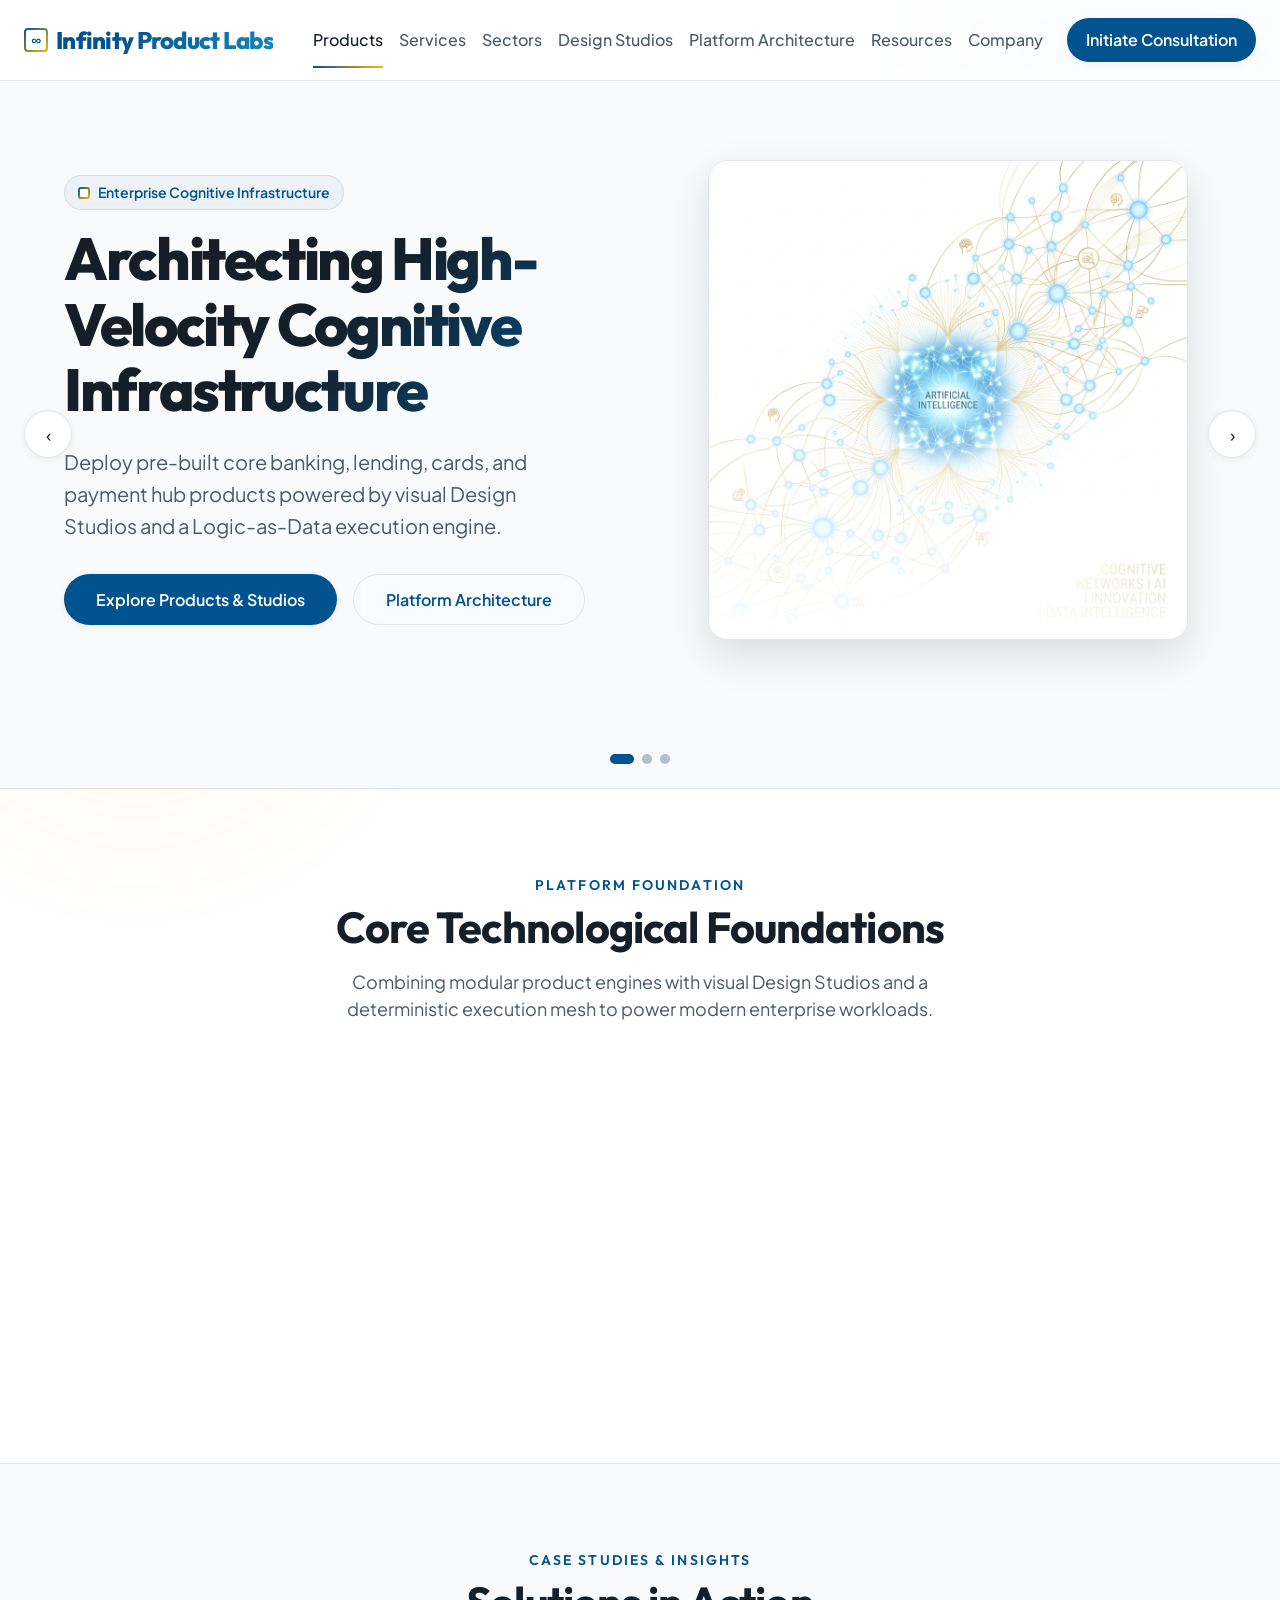
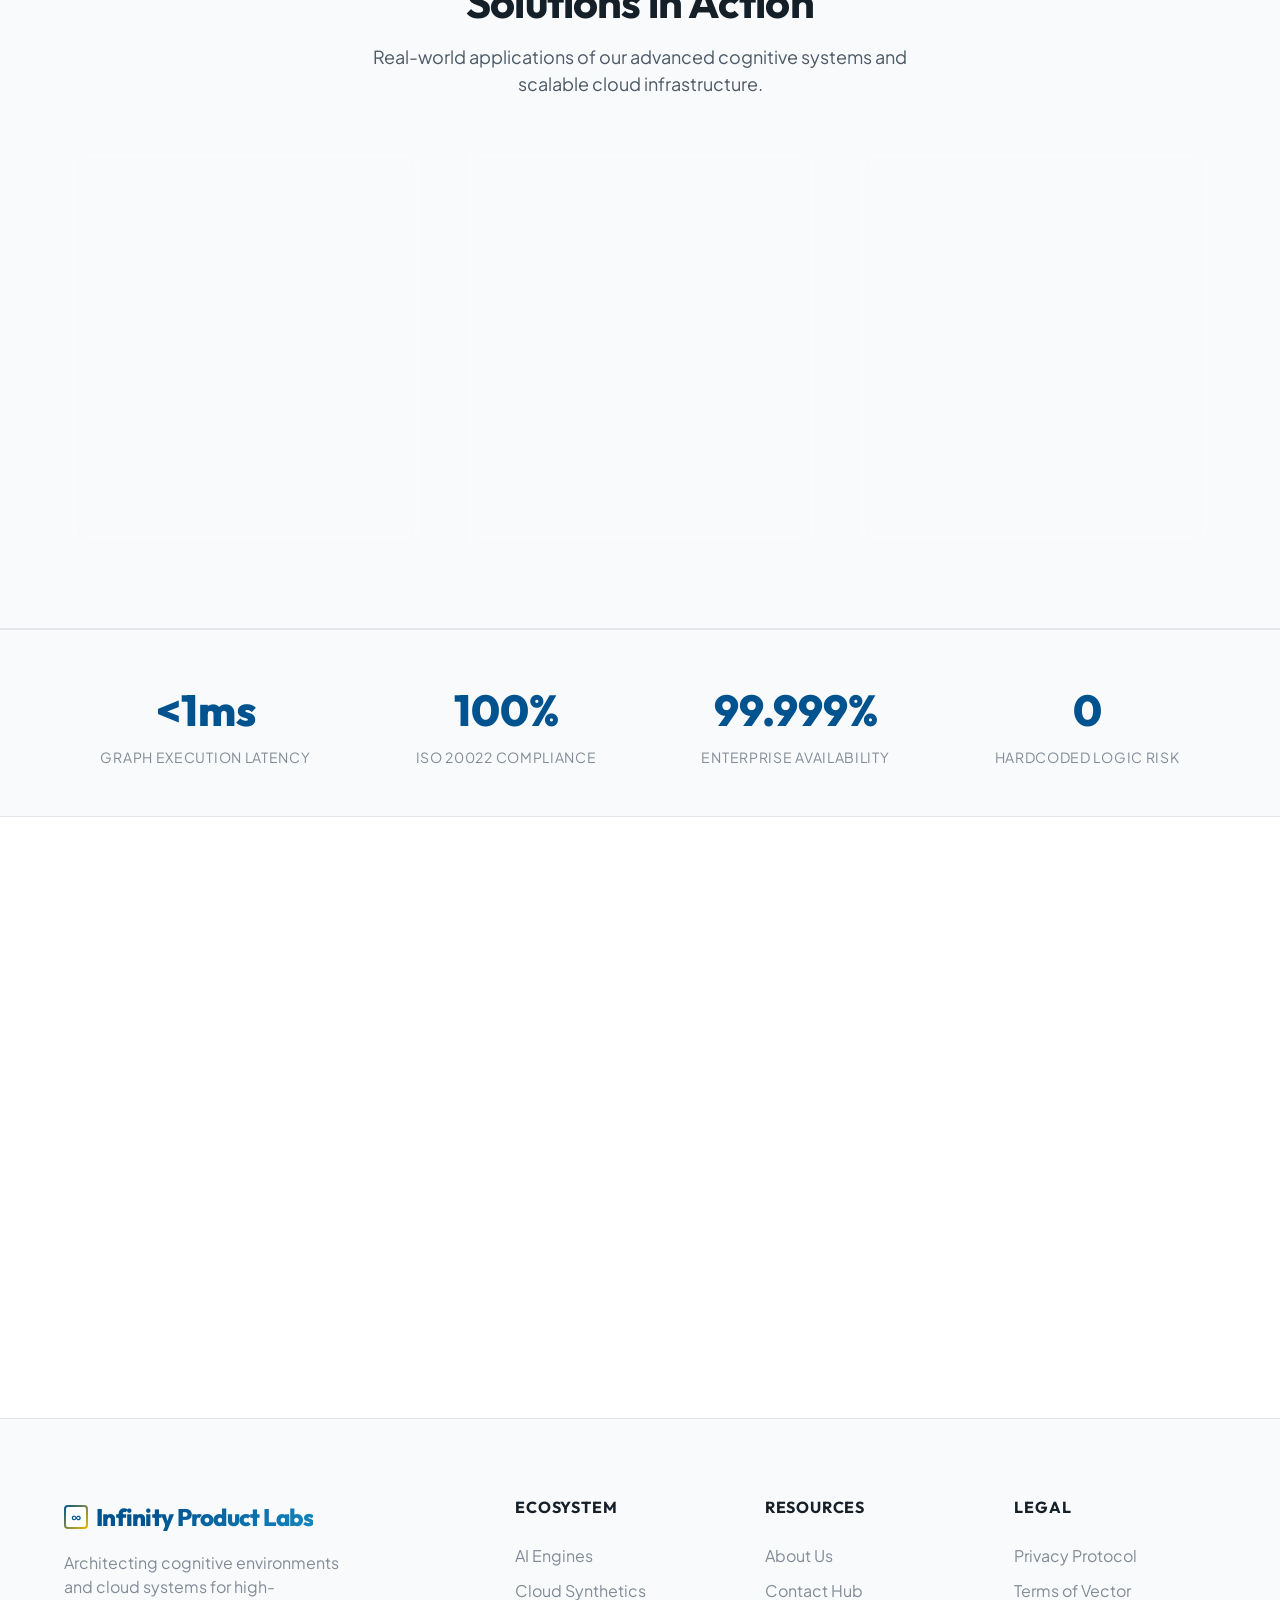
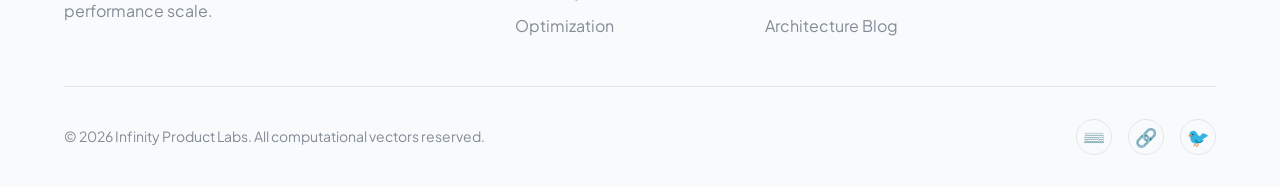
==== index.html @ 9336f056 "Clean up showcase pages with high-resolution architecture diagrams and remove interactive button sim" ====
<!DOCTYPE html>
<html lang="en">
<head>
  <meta charset="UTF-8">
  <meta name="viewport" content="width=device-width, initial-scale=1.0">
  <title>Infinity Product Labs | Architecting the Cognitive Future</title>
  <meta name="description" content="Infinity Product Labs designs and implements next-generation artificial intelligence, digital orchestration platforms, and cloud synthesis architecture for modern enterprises.">
  
  <!-- SEO & Social Meta -->
  <meta property="og:title" content="Infinity Product Labs | Next-Gen AI & Tech Consultancy">
  <meta property="og:description" content="Designing the cognitive future with glassmorphic architectures, AI systems, and cloud orchestration.">
  <meta property="og:image" content="images/hero_graphic.png">
  
  <!-- CSS Stylesheets -->
  <link rel="stylesheet" href="css/variables.css?v=3.0">
  <link rel="stylesheet" href="css/reset.css?v=3.0">
  <link rel="stylesheet" href="css/layout.css?v=3.0">
  <link rel="stylesheet" href="css/components.css?v=3.0">
</head>
<body>

  <!-- Scroll Progress Bar -->
  <div class="scroll-progress-bar" id="scrollProgress" aria-hidden="true"></div>

  <!-- Floating Background Glows -->
  <div class="glow-orb orb-primary"></div>
  <div class="glow-orb orb-secondary"></div>

  <!-- Header -->
  <header class="site-header" id="siteHeader">
    <div class="container header-container">
      <a href="index.html" class="logo" aria-label="Infinity Product Labs Home">
        <span class="logo-icon" aria-hidden="true" style="border-radius: 4px;">∞</span>
        <span class="logo-text">Infinity Product Labs</span>
      </a>
      
      <nav class="main-nav" id="mainNav" aria-label="Main navigation">
        <ul class="nav-list">
          <!-- Products Mega Menu -->
          <li class="nav-item has-mega-menu">
            <a href="index.html" class="nav-link has-submenu">Products</a>
            <div class="mega-menu-panel">
              <div class="mega-grid">
                <!-- Column 1 -->
                <div class="mega-col">
                  <h4 class="mega-heading">Core & Channels</h4>
                  <div class="mega-links">
                    <a href="product.html?id=bankingframework" class="mega-item">
                      <div class="mega-item-icon">∞</div>
                      <div class="mega-item-content">
                        <span class="mega-item-title">BankingFramework</span>
                        <span class="mega-item-desc">Universal financial logic & ledger substrate</span>
                      </div>
                    </a>
                    <a href="product.html?id=corebanking" class="mega-item">
                      <div class="mega-item-icon">∞</div>
                      <div class="mega-item-content">
                        <span class="mega-item-title">CoreBanking</span>
                        <span class="mega-item-desc">High-throughput real-time ledger accounting</span>
                      </div>
                    </a>
                    <a href="product.html?id=virtualaccounts" class="mega-item">
                      <div class="mega-item-icon">∞</div>
                      <div class="mega-item-content">
                        <span class="mega-item-title">Virtual Accounts</span>
                        <span class="mega-item-desc">Dynamic virtual accounts & ledger segregation</span>
                      </div>
                    </a>
                    <a href="product.html?id=cards" class="mega-item">
                      <div class="mega-item-icon">∞</div>
                      <div class="mega-item-content">
                        <span class="mega-item-title">Cards</span>
                        <span class="mega-item-desc">Issuance pipelines and payment processing rails</span>
                      </div>
                    </a>
                  </div>
                </div>
                <!-- Column 2 -->
                <div class="mega-col">
                  <h4 class="mega-heading">Lending & Structured</h4>
                  <div class="mega-links">
                    <a href="product.html?id=commerciallending" class="mega-item">
                      <div class="mega-item-icon">∞</div>
                      <div class="mega-item-content">
                        <span class="mega-item-title">Commercial Lending</span>
                        <span class="mega-item-desc">Corporate credit assessment & facilities management</span>
                      </div>
                    </a>
                    <a href="product.html?id=retaillending" class="mega-item">
                      <div class="mega-item-icon">∞</div>
                      <div class="mega-item-content">
                        <span class="mega-item-title">Retail Lending</span>
                        <span class="mega-item-desc">Automated consumer origination & credit scoring</span>
                      </div>
                    </a>
                    <a href="product.html?id=tradefinance" class="mega-item">
                      <div class="mega-item-icon">∞</div>
                      <div class="mega-item-content">
                        <span class="mega-item-title">Trade Finance</span>
                        <span class="mega-item-desc">Import/export credit & letter of credit cycles</span>
                      </div>
                    </a>
                    <a href="product.html?id=structuredfinance" class="mega-item">
                      <div class="mega-item-icon">∞</div>
                      <div class="mega-item-content">
                        <span class="mega-item-title">Structured Finance</span>
                        <span class="mega-item-desc">Asset-backed securitization & complex credit engines</span>
                      </div>
                    </a>
                  </div>
                </div>
                <!-- Column 3 -->
                <div class="mega-col">
                  <h4 class="mega-heading">Liquidity & Cash</h4>
                  <div class="mega-links">
                    <a href="product.html?id=paymenthub" class="mega-item">
                      <div class="mega-item-icon">∞</div>
                      <div class="mega-item-content">
                        <span class="mega-item-title">Payment Hub</span>
                        <span class="mega-item-desc">Universal payment orchestration and clearing rails</span>
                      </div>
                    </a>
                    <a href="product.html?id=supplychain" class="mega-item">
                      <div class="mega-item-icon">∞</div>
                      <div class="mega-item-content">
                        <span class="mega-item-title">Supply Chain Finance and Factoring</span>
                        <span class="mega-item-desc">Receivables financing & early payment discounting</span>
                      </div>
                    </a>
                    <a href="product.html?id=liquidity" class="mega-item">
                      <div class="mega-item-icon">∞</div>
                      <div class="mega-item-content">
                        <span class="mega-item-title">LiquidityManagement</span>
                        <span class="mega-item-desc">Dynamic sweeps, cash pooling, & yield optimization</span>
                      </div>
                    </a>
                    <a href="product.html?id=treasury" class="mega-item">
                      <div class="mega-item-icon">∞</div>
                      <div class="mega-item-content">
                        <span class="mega-item-title">TreasuryManagement</span>
                        <span class="mega-item-desc">Risk boundaries, hedging strategies, & cash position</span>
                      </div>
                    </a>
                  </div>
                </div>
                <!-- Column 4: Featured Showcase -->
                <div class="mega-featured-col">
                  <img src="images/featured_menu.png" alt="Product Framework Analytics" class="mega-featured-img">
                  <span class="mega-featured-title">Infinity Ecosystem</span>
                  <span class="mega-featured-desc">Deploy next-generation transaction environments with unified control planes.</span>
                  <a href="services.html" class="btn btn-primary" style="padding: 0.4rem 1rem; font-size: var(--fs-xs); width: fit-content; margin-top: 4px;">Learn More</a>
                </div>
              </div>
            </div>
          </li>
          
          <!-- Services Mega Menu -->
          <li class="nav-item has-mega-menu">
            <a href="services.html" class="nav-link has-submenu">Services</a>
            <div class="mega-menu-panel">
              <div class="mega-grid">
                <!-- Column 1 -->
                <div class="mega-col">
                  <h4 class="mega-heading">AI & Agentic Engines</h4>
                  <div class="mega-links">
                    <a href="services.html" class="mega-item">
                      <div class="mega-item-icon">🧠</div>
                      <div class="mega-item-content">
                        <span class="mega-item-title">Infinity Product Labs Mind</span>
                        <span class="mega-item-desc">Autonomous reasoning and LLM agent pipelines</span>
                      </div>
                    </a>
                    <a href="services.html" class="mega-item">
                      <div class="mega-item-icon">⚙️</div>
                      <div class="mega-item-content">
                        <span class="mega-item-title">Infinity Product Labs Core</span>
                        <span class="mega-item-desc">Cognitive subgrids and multi-agent coordination</span>
                      </div>
                    </a>
                  </div>
                </div>
                <!-- Column 2 -->
                <div class="mega-col">
                  <h4 class="mega-heading">Cloud Orchestration</h4>
                  <div class="mega-links">
                    <a href="services.html" class="mega-item">
                      <div class="mega-item-icon">🌐</div>
                      <div class="mega-item-content">
                        <span class="mega-item-title">Cloud Synthetics</span>
                        <span class="mega-item-desc">Automated multicloud provisioning and syncing</span>
                      </div>
                    </a>
                    <a href="services.html" class="mega-item">
                      <div class="mega-item-icon">⚡</div>
                      <div class="mega-item-content">
                        <span class="mega-item-title">Edge Flow</span>
                        <span class="mega-item-desc">Telemetry-aware serverless auto-scaling triggers</span>
                      </div>
                    </a>
                  </div>
                </div>
                <!-- Column 3 -->
                <div class="mega-col">
                  <h4 class="mega-heading">Performance Engine</h4>
                  <div class="mega-links">
                    <a href="services.html" class="mega-item">
                      <div class="mega-item-icon">🚀</div>
                      <div class="mega-item-content">
                        <span class="mega-item-title">Cache Matrix</span>
                        <span class="mega-item-desc">Sub-millisecond query caching tier</span>
                      </div>
                    </a>
                    <a href="services.html" class="mega-item">
                      <div class="mega-item-icon">📊</div>
                      <div class="mega-item-content">
                        <span class="mega-item-title">Stream Telemetry</span>
                        <span class="mega-item-desc">Real-time metrics logging and query audit logs</span>
                      </div>
                    </a>
                  </div>
                </div>
                <!-- Column 4: Featured Showcase (LTTS style) -->
                <div class="mega-featured-col">
                  <img src="images/featured_menu.png" alt="Analytics Dashboard Showcase" class="mega-featured-img">
                  <span class="mega-featured-title">Platform Insights</span>
                  <span class="mega-featured-desc">Explore how our analytics dashboard manages multicloud systems dynamically.</span>
                  <a href="services.html" class="btn btn-primary" style="padding: 0.4rem 1rem; font-size: var(--fs-xs); width: fit-content; margin-top: 4px;">Learn More</a>
                </div>
              </div>
            </div>
          </li>
          
          <!-- Sectors Mega Menu -->
          <li class="nav-item has-mega-menu">
            <a href="#" class="nav-link has-submenu">Sectors</a>
            <div class="mega-menu-panel">
              <div class="mega-grid">
                <!-- Column 1 -->
                <div class="mega-col">
                  <h4 class="mega-heading">Financial Tech</h4>
                  <div class="mega-links">
                    <a href="services.html" class="mega-item">
                      <div class="mega-item-icon">🏦</div>
                      <div class="mega-item-content">
                        <span class="mega-item-title">Cognitive Finance</span>
                        <span class="mega-item-desc">Sub-second transaction processing & fraud detection</span>
                      </div>
                    </a>
                  </div>
                </div>
                <!-- Column 2 -->
                <div class="mega-col">
                  <h4 class="mega-heading">Operations</h4>
                  <div class="mega-links">
                    <a href="services.html" class="mega-item">
                      <div class="mega-item-icon">📦</div>
                      <div class="mega-item-content">
                        <span class="mega-item-title">Smart Logistics</span>
                        <span class="mega-item-desc">Autonomous routing & inventory predictions</span>
                      </div>
                    </a>
                  </div>
                </div>
                <!-- Column 3 -->
                <div class="mega-col">
                  <h4 class="mega-heading">SaaS & Scale</h4>
                  <div class="mega-links">
                    <a href="services.html" class="mega-item">
                      <div class="mega-item-icon">🔌</div>
                      <div class="mega-item-content">
                        <span class="mega-item-title">Enterprise SaaS</span>
                        <span class="mega-item-desc">Multi-tenant orchestration for digital products</span>
                      </div>
                    </a>
                  </div>
                </div>
                <!-- Column 4: Featured Showcase (LTTS style) -->
                <div class="mega-featured-col">
                  <img src="images/slider_cloud.png" alt="Fintech Solutions" class="mega-featured-img">
                  <span class="mega-featured-title">Fintech Architecture</span>
                  <span class="mega-featured-desc">See how we processed $1.2B with sub-millisecond fraud validation latency.</span>
                  <a href="services.html" class="btn btn-primary" style="padding: 0.4rem 1rem; font-size: var(--fs-xs); width: fit-content; margin-top: 4px;">Read Case Study</a>
                </div>
              </div>
            </div>
          </li>

          <!-- Design Studios Mega Menu -->
          <li class="nav-item has-mega-menu">
            <a href="studio.html?id=workflow" class="nav-link has-submenu">Design Studios</a>
            <div class="mega-menu-panel">
              <div class="mega-grid">
                <!-- Column 1 -->
                <div class="mega-col">
                  <h4 class="mega-heading">Core & Experience</h4>
                  <div class="mega-links">
                    <a href="studio.html?id=immersive" class="mega-item">
                      <div class="mega-item-icon">✨</div>
                      <div class="mega-item-content">
                        <span class="mega-item-title">Immersive Interface Studio</span>
                        <span class="mega-item-desc">Spatial 3D overlays and AR/VR systems design</span>
                      </div>
                    </a>
                    <a href="studio.html?id=cognitive" class="mega-item">
                      <div class="mega-item-icon">🧠</div>
                      <div class="mega-item-content">
                        <span class="mega-item-title">Cognitive Design Studio</span>
                        <span class="mega-item-desc">Human-centered UI mapping & cognitive tests</span>
                      </div>
                    </a>
                    <a href="studio.html?id=haptic" class="mega-item">
                      <div class="mega-item-icon">⚡</div>
                      <div class="mega-item-content">
                        <span class="mega-item-title">Haptic & Motion Studio</span>
                        <span class="mega-item-desc">Fluid physics-based transition design</span>
                      </div>
                    </a>
                    <a href="studio.html?id=cognitive" class="mega-item">
                      <div class="mega-item-icon">♿</div>
                      <div class="mega-item-content">
                        <span class="mega-item-title">Accessibility Lab</span>
                        <span class="mega-item-desc">A11y inclusive audits and layout patterns</span>
                      </div>
                    </a>
                  </div>
                </div>
                <!-- Column 2 -->
                <div class="mega-col">
                  <h4 class="mega-heading">Platform Systems</h4>
                  <div class="mega-links">
                    <a href="studio.html?id=workflow" class="mega-item">
                      <div class="mega-item-icon">🔗</div>
                      <div class="mega-item-content">
                        <span class="mega-item-title">Workflow DAG Studio</span>
                        <span class="mega-item-desc">Visual state transition & process builder</span>
                      </div>
                    </a>
                    <a href="studio.html?id=rules" class="mega-item">
                      <div class="mega-item-icon">🔌</div>
                      <div class="mega-item-content">
                        <span class="mega-item-title">Business Rules Canva</span>
                        <span class="mega-item-desc">Logic-as-data rule evaluation graph</span>
                      </div>
                    </a>
                    <a href="studio.html?id=workflow" class="mega-item">
                      <div class="mega-item-icon">🏎️</div>
                      <div class="mega-item-content">
                        <span class="mega-item-title">High-Velocity Computing Lab</span>
                        <span class="mega-item-desc">Sub-millisecond latency visualization UI</span>
                      </div>
                    </a>
                    <a href="studio.html?id=workflow" class="mega-item">
                      <div class="mega-item-icon">☁️</div>
                      <div class="mega-item-content">
                        <span class="mega-item-title">Cloud Native Architecture Lab</span>
                        <span class="mega-item-desc">System orchestration and container visualization</span>
                      </div>
                    </a>
                  </div>
                </div>
                <!-- Column 3 -->
                <div class="mega-col">
                  <h4 class="mega-heading">AI & Trust Labs</h4>
                  <div class="mega-links">
                    <a href="studio.html?id=agentic" class="mega-item">
                      <div class="mega-item-icon">🤖</div>
                      <div class="mega-item-content">
                        <span class="mega-item-title">Agentic Systems Studio</span>
                        <span class="mega-item-desc">LLM agent control panels & prompt graphs</span>
                      </div>
                    </a>
                    <a href="studio.html?id=security" class="mega-item">
                      <div class="mega-item-icon">🔒</div>
                      <div class="mega-item-content">
                        <span class="mega-item-title">Cryptographic Protocol Lab</span>
                        <span class="mega-item-desc">ZK proof visualizations & secure data keys</span>
                      </div>
                    </a>
                    <a href="studio.html?id=security" class="mega-item">
                      <div class="mega-item-icon">💥</div>
                      <div class="mega-item-content">
                        <span class="mega-item-title">Resilience & Chaos Lab</span>
                        <span class="mega-item-desc">Fault injection control and safety screens</span>
                      </div>
                    </a>
                    <a href="studio.html?id=security" class="mega-item">
                      <div class="mega-item-icon">🛡️</div>
                      <div class="mega-item-content">
                        <span class="mega-item-title">Zero-Trust & PII Vault</span>
                        <span class="mega-item-desc">4-eye Maker-Checker & PII Dynamic Masking</span>
                      </div>
                    </a>
                  </div>
                </div>
                <!-- Column 4: Featured Showcase -->
                <div class="mega-featured-col">
                  <img src="images/featured_menu.png" alt="Spatial Design Showcase" class="mega-featured-img">
                  <span class="mega-featured-title">Design Showcase</span>
                  <span class="mega-featured-desc">Explore spatial designs and interactive cognitive prototypes built by our global studios.</span>
                  <a href="studio.html?id=workflow" class="btn btn-primary" style="padding: 0.4rem 1rem; font-size: var(--fs-xs); width: fit-content; margin-top: 4px;">Explore Studios</a>
                </div>
              </div>
            </div>
          </li>

          <!-- Platform Architecture Mega Menu -->
          <li class="nav-item has-mega-menu">
            <a href="#" class="nav-link has-submenu">Platform Architecture</a>
            <div class="mega-menu-panel">
              <div class="mega-grid">
                <!-- Column 1 -->
                <div class="mega-col">
                  <h4 class="mega-heading">Data Plane</h4>
                  <div class="mega-links">
                    <a href="services.html" class="mega-item">
                      <div class="mega-item-icon">💾</div>
                      <div class="mega-item-content">
                        <span class="mega-item-title">Transaction Ledger</span>
                        <span class="mega-item-desc">Distributed state replication & auditing rails</span>
                      </div>
                    </a>
                    <a href="services.html" class="mega-item">
                      <div class="mega-item-icon">🗄️</div>
                      <div class="mega-item-content">
                        <span class="mega-item-title">Cache Subgrid</span>
                        <span class="mega-item-desc">Distributed memory key-value query acceleration</span>
                      </div>
                    </a>
                    <a href="services.html" class="mega-item">
                      <div class="mega-item-icon">📈</div>
                      <div class="mega-item-content">
                        <span class="mega-item-title">Analytics Engine</span>
                        <span class="mega-item-desc">High-throughput real-time telemetry pipelines</span>
                      </div>
                    </a>
                  </div>
                </div>
                <!-- Column 2 -->
                <div class="mega-col">
                  <h4 class="mega-heading">Control Plane</h4>
                  <div class="mega-links">
                    <a href="services.html" class="mega-item">
                      <div class="mega-item-icon">🎛️</div>
                      <div class="mega-item-content">
                        <span class="mega-item-title">Orchestration Mesh</span>
                        <span class="mega-item-desc">Multicloud container routing & load balancing</span>
                      </div>
                    </a>
                    <a href="services.html" class="mega-item">
                      <div class="mega-item-icon">🚀</div>
                      <div class="mega-item-content">
                        <span class="mega-item-title">Auto-Scaling Trigger</span>
                        <span class="mega-item-desc">Telemetry resource feedback and container provisioning</span>
                      </div>
                    </a>
                    <a href="services.html" class="mega-item">
                      <div class="mega-item-icon">🔀</div>
                      <div class="mega-item-content">
                        <span class="mega-item-title">Routing Gateway</span>
                        <span class="mega-item-desc">Edge reverse proxy & path-based routing gateway</span>
                      </div>
                    </a>
                  </div>
                </div>
                <!-- Column 3 -->
                <div class="mega-col">
                  <h4 class="mega-heading">Security & Identity</h4>
                  <div class="mega-links">
                    <a href="services.html" class="mega-item">
                      <div class="mega-item-icon">🛡️</div>
                      <div class="mega-item-content">
                        <span class="mega-item-title">Access Controller</span>
                        <span class="mega-item-desc">Zero-trust access authentication & token checking</span>
                      </div>
                    </a>
                    <a href="services.html" class="mega-item">
                      <div class="mega-item-icon">🔑</div>
                      <div class="mega-item-content">
                        <span class="mega-item-title">Cryptographic Core</span>
                        <span class="mega-item-desc">Envelope encryption, key management, & credential vault</span>
                      </div>
                    </a>
                    <a href="services.html" class="mega-item">
                      <div class="mega-item-icon">⚖️</div>
                      <div class="mega-item-content">
                        <span class="mega-item-title">Policy Evaluator</span>
                        <span class="mega-item-desc">Dynamic runtime validation & compliance rules</span>
                      </div>
                    </a>
                  </div>
                </div>
                <!-- Column 4: Featured Showcase -->
                <div class="mega-featured-col">
                  <img src="images/slider_cloud.png" alt="Cloud Architecture Overview" class="mega-featured-img">
                  <span class="mega-featured-title">Architecture Overview</span>
                  <span class="mega-featured-desc">Learn how we process financial scale with sub-millisecond fraud validation latency and 99.999% uptime.</span>
                  <a href="services.html" class="btn btn-primary" style="padding: 0.4rem 1rem; font-size: var(--fs-xs); width: fit-content; margin-top: 4px;">View Diagram</a>
                </div>
              </div>
            </div>
          </li>

          <!-- Resources Mega Menu -->
          <li class="nav-item has-mega-menu">
            <a href="#" class="nav-link has-submenu">Resources</a>
            <div class="mega-menu-panel">
              <div class="mega-grid">
                <!-- Column 1 -->
                <div class="mega-col">
                  <h4 class="mega-heading">Read & Telemetry</h4>
                  <div class="mega-links">
                    <a href="about.html" class="mega-item">
                      <div class="mega-item-icon">📝</div>
                      <div class="mega-item-content">
                        <span class="mega-item-title">Architecture Blog</span>
                        <span class="mega-item-desc">Deep technical insights on database speeds</span>
                      </div>
                    </a>
                  </div>
                </div>
                <!-- Column 2 -->
                <div class="mega-col">
                  <h4 class="mega-heading">Corporate Wins</h4>
                  <div class="mega-links">
                    <a href="about.html" class="mega-item">
                      <div class="mega-item-icon">🏆</div>
                      <div class="mega-item-content">
                        <span class="mega-item-title">Success Matrix</span>
                        <span class="mega-item-desc">How we achieve 45% energy cost reductions</span>
                      </div>
                    </a>
                  </div>
                </div>
                <!-- Column 3 -->
                <div class="mega-col">
                  <h4 class="mega-heading">Technical Specs</h4>
                  <div class="mega-links">
                    <a href="services.html" class="mega-item">
                      <div class="mega-item-icon">📖</div>
                      <div class="mega-item-content">
                        <span class="mega-item-title">Engineering Docs</span>
                        <span class="mega-item-desc">API specifications and code setup guidelines</span>
                      </div>
                    </a>
                  </div>
                </div>
                <!-- Column 4: Featured Showcase (LTTS style) -->
                <div class="mega-featured-col">
                  <img src="images/insight_energy.png" alt="Energy Analytics case study" class="mega-featured-img">
                  <span class="mega-featured-title">Client Energy Efficiency</span>
                  <span class="mega-featured-desc">How we optimized server infrastructure to reduce client electricity footprint by 45%.</span>
                  <a href="about.html" class="btn btn-primary" style="padding: 0.4rem 1rem; font-size: var(--fs-xs); width: fit-content; margin-top: 4px;">View Metrics</a>
                </div>
              </div>
            </div>
          </li>
          
          <!-- Company Standard Dropdown -->
          <li class="nav-item has-standard-dropdown">
            <a href="about.html" class="nav-link has-submenu">Company</a>
            <div class="standard-dropdown">
              <a href="about.html" class="dropdown-link">About Us</a>
              <a href="about.html#team" class="dropdown-link">Our Evolution</a>
              <a href="contact.html" class="dropdown-link">Contact Hub</a>
            </div>
          </li>
        </ul>
        <a href="contact.html" class="nav-cta">Initiate Consultation</a>
      </nav>

      <button class="nav-toggle" id="navToggle" aria-expanded="false" aria-controls="mainNav" aria-label="Toggle navigation menu">
        <span></span>
        <span></span>
        <span></span>
      </button>
    </div>
  </header>

  <!-- Main Content -->
  <main>
    <!-- Hero Slider Section (LTTS style) -->
    <section class="hero-slider-container" aria-label="Introduction Carousel">
      <div class="hero-slider">
        <!-- Slide 1: Enterprise Financial Products & Substrate -->
        <div class="hero-slide">
          <div class="container hero-grid">
            <div class="hero-content">
              <div class="badge">
                <span class="logo-icon" style="width: 12px; height: 12px; margin-right: 4px; border-radius: 3px;"></span>
                Enterprise Cognitive Infrastructure
              </div>
              <h1>Architecting High-Velocity Cognitive Infrastructure</h1>
              <p>Deploy pre-built core banking, lending, cards, and payment hub products powered by visual Design Studios and a Logic-as-Data execution engine.</p>
              <div class="hero-actions">
                <a href="services.html" class="btn btn-primary">Explore Products & Studios</a>
                <a href="about.html" class="btn btn-secondary">Platform Architecture</a>
              </div>
            </div>
            <div class="hero-visual">
              <div class="hero-image-wrapper">
                <img src="images/slider_ai.png" alt="Artificial Intelligence and Cognitive Networks" width="480" height="480" loading="eager">
              </div>
            </div>
          </div>
        </div>

        <!-- Slide 2: Visual Canva Studios & ISO 20022 Bloodstream -->
        <div class="hero-slide">
          <div class="container hero-grid">
            <div class="hero-content">
              <div class="badge">
                <span class="logo-icon" style="width: 12px; height: 12px; margin-right: 4px; border-radius: 3px;"></span>
                Visual Logic & Semantic Data Registry
              </div>
              <h1>Visual Canva Studios & ISO 20022 Bloodstream</h1>
              <p>Design workflows, business rules, math formulas, dynamic forms, and API triggers visually on interactive canvases standardized by a central ISO field vocabulary.</p>
              <div class="hero-actions">
                <a href="services.html" class="btn btn-primary">Explore Design Studios</a>
                <a href="about.html" class="btn btn-secondary">ISO 20022 Registry</a>
              </div>
            </div>
            <div class="hero-visual">
              <div class="hero-image-wrapper">
                <img src="images/slider_cloud.png" alt="Visual Canva Studios & ISO Semantic Registry" width="480" height="480" loading="lazy">
              </div>
            </div>
          </div>
        </div>

        <!-- Slide 3: Deterministic Execution & Security -->
        <div class="hero-slide">
          <div class="container hero-grid">
            <div class="hero-content">
              <div class="badge">
                <span class="logo-icon" style="width: 12px; height: 12px; margin-right: 4px; border-radius: 3px;"></span>
                Sub-Millisecond Execution & Compliance
              </div>
              <h1>Sub-Millisecond Engine & Zero-Trust Vault</h1>
              <p>Process multi-format payloads (SWIFT, DBF, XLSX, PDF) deterministically with atomic transaction rollbacks, 4-eye Maker-Checker security, and PII Dynamic Data Masking.</p>
              <div class="hero-actions">
                <a href="services.html" class="btn btn-primary">View Engine Performance</a>
                <a href="contact.html" class="btn btn-secondary">Initiate Technical Consultation</a>
              </div>
            </div>
            <div class="hero-visual">
              <div class="hero-image-wrapper">
                <img src="images/slider_performance.png" alt="Performance Velocity & Security Metrics" width="480" height="480" loading="lazy">
              </div>
            </div>
          </div>
        </div>
      </div>

      <!-- Navigation Arrows -->
      <button class="slider-arrow arrow-left" aria-label="Previous Slide">‹</button>
      <button class="slider-arrow arrow-right" aria-label="Next Slide">›</button>

      <!-- Slider dot indicators -->
      <div class="slider-dots"></div>
    </section>

    <!-- Key Capabilities Section -->
    <section class="capabilities" style="padding: var(--space-2xl) 0; position: relative; z-index: 1;" aria-labelledby="capabilities-title">
      <div class="container">
        <div class="section-header">
          <span class="section-tag">Platform Foundation</span>
          <h2 class="section-title" id="capabilities-title">Core Technological Foundations</h2>
          <p class="section-subtitle">Combining modular product engines with visual Design Studios and a deterministic execution mesh to power modern enterprise workloads.</p>
        </div>

        <div class="features-grid">
          <!-- Card 1 -->
          <div class="glass-card">
            <div class="card-icon" aria-hidden="true">🏦</div>
            <h3>Financial Product Engines</h3>
            <p style="color: var(--text-secondary); margin-top: var(--space-xs); font-size: var(--fs-sm);">Modular CoreBanking, BankingFramework, Lending, Trade Finance, and Payment Hub engines operating with sub-millisecond execution and real-time ledger accounting.</p>
          </div>
          <!-- Card 2 -->
          <div class="glass-card">
            <div class="card-icon" aria-hidden="true">✨</div>
            <h3>Visual Design Studios</h3>
            <p style="color: var(--text-secondary); margin-top: var(--space-xs); font-size: var(--fs-sm);">12 specialized Canva studios enabling visual workflow orchestration, dynamic business rule design, math formula graphs, and prompt-to-canvas AI generation.</p>
          </div>
          <!-- Card 3 -->
          <div class="glass-card">
            <div class="card-icon" aria-hidden="true">🛡️</div>
            <h3>Deterministic Engine & Compliance</h3>
            <p style="color: var(--text-secondary); margin-top: var(--space-xs); font-size: var(--fs-sm);">ISO 20022 central field registry, multi-format file ingestion (SWIFT, DBF, XLSX, PDF), 4-eye Maker-Checker security, and PII Dynamic Data Masking.</p>
          </div>
        </div>
      </div>
    </section>

    <!-- Solutions Showcase / Insights Grid Section (LTTS style) -->
    <section class="insights-showcase" style="padding: var(--space-2xl) 0; background: var(--bg-secondary); border-top: 1px solid var(--border-color); border-bottom: 1px solid var(--border-color);" aria-labelledby="insights-title">
      <div class="container">
        <div class="section-header">
          <span class="section-tag">Case Studies & Insights</span>
          <h2 class="section-title" id="insights-title">Solutions in Action</h2>
          <p class="section-subtitle">Real-world applications of our advanced cognitive systems and scalable cloud infrastructure.</p>
        </div>

        <div class="features-grid">
          <!-- Insight Card 1 -->
          <div class="glass-card" style="padding: 0; display: flex; flex-direction: column;">
            <img src="images/slider_cloud.png" alt="Financial technology application case study" style="width: 100%; height: 200px; object-fit: cover;">
            <div style="padding: var(--space-md); flex-grow: 1; display: flex; flex-direction: column;">
              <span style="font-size: var(--fs-xs); color: var(--accent-primary); font-weight: 700; text-transform: uppercase; letter-spacing: 0.05em;">Financial Tech</span>
              <h3 style="margin-top: var(--space-xxs); margin-bottom: var(--space-xs); font-size: var(--fs-base);">Sub-Second Fraud Detection subgrid</h3>
              <p style="color: var(--text-secondary); font-size: var(--fs-xs); line-height: 1.5; margin-bottom: var(--space-sm); flex-grow: 1;">How we deployed a multi-agent coordinate pipeline to execute transaction fraud scoring within 45 milliseconds.</p>
              <a href="services.html" style="font-size: var(--fs-xs); font-weight: 700; color: var(--accent-primary); text-decoration: none;">Read Case Study &rarr;</a>
            </div>
          </div>

          <!-- Insight Card 2 -->
          <div class="glass-card" style="padding: 0; display: flex; flex-direction: column;">
            <img src="images/insight_energy.png" alt="Smart energy grid conservation analytics" style="width: 100%; height: 200px; object-fit: cover;">
            <div style="padding: var(--space-md); flex-grow: 1; display: flex; flex-direction: column;">
              <span style="font-size: var(--fs-xs); color: var(--accent-primary); font-weight: 700; text-transform: uppercase; letter-spacing: 0.05em;">Sustainability</span>
              <h3 style="margin-top: var(--space-xxs); margin-bottom: var(--space-xs); font-size: var(--fs-base);">45% Reduction in Server Electricity</h3>
              <p style="color: var(--text-secondary); font-size: var(--fs-xs); line-height: 1.5; margin-bottom: var(--space-sm); flex-grow: 1;">Optimizing microservice container scaling metrics and query caching levels to drastically reduce computational electricity waste.</p>
              <a href="about.html" style="font-size: var(--fs-xs); font-weight: 700; color: var(--accent-primary); text-decoration: none;">View Metrics &rarr;</a>
            </div>
          </div>

          <!-- Insight Card 3 -->
          <div class="glass-card" style="padding: 0; display: flex; flex-direction: column;">
            <img src="images/featured_menu.png" alt="Logistics management dashboard screenshot" style="width: 100%; height: 200px; object-fit: cover;">
            <div style="padding: var(--space-md); flex-grow: 1; display: flex; flex-direction: column;">
              <span style="font-size: var(--fs-xs); color: var(--accent-primary); font-weight: 700; text-transform: uppercase; letter-spacing: 0.05em;">Logistics</span>
              <h3 style="margin-top: var(--space-xxs); margin-bottom: var(--space-xs); font-size: var(--fs-base);">Predictive Supply Orchestration</h3>
              <p style="color: var(--text-secondary); font-size: var(--fs-xs); line-height: 1.5; margin-bottom: var(--space-sm); flex-grow: 1;">Integrating custom-trained language models with inventory database queues to automate global routing vectors.</p>
              <a href="services.html" style="font-size: var(--fs-xs); font-weight: 700; color: var(--accent-primary); text-decoration: none;">Explore System &rarr;</a>
            </div>
          </div>
        </div>
      </div>
    </section>

    <!-- Metrics Section -->
    <section class="metrics" style="background: var(--bg-secondary); border-top: 1px solid var(--border-color); border-bottom: 1px solid var(--border-color); padding: var(--space-xl) 0;" aria-label="Key Performance Indicators">
      <div class="container" style="display: flex; justify-content: space-around; flex-wrap: wrap; gap: var(--space-lg); text-align: center;">
        <div>
          <div style="font-family: var(--font-heading); font-size: var(--fs-2xl); font-weight: 800; color: var(--accent-primary);">&lt;1ms</div>
          <div style="font-size: var(--fs-xs); color: var(--text-muted); text-transform: uppercase; letter-spacing: 0.05em; margin-top: var(--space-xxs);">Graph Execution Latency</div>
        </div>
        <div>
          <div style="font-family: var(--font-heading); font-size: var(--fs-2xl); font-weight: 800; color: var(--accent-primary);">100%</div>
          <div style="font-size: var(--fs-xs); color: var(--text-muted); text-transform: uppercase; letter-spacing: 0.05em; margin-top: var(--space-xxs);">ISO 20022 Compliance</div>
        </div>
        <div>
          <div style="font-family: var(--font-heading); font-size: var(--fs-2xl); font-weight: 800; color: var(--accent-primary);">99.999%</div>
          <div style="font-size: var(--fs-xs); color: var(--text-muted); text-transform: uppercase; letter-spacing: 0.05em; margin-top: var(--space-xxs);">Enterprise Availability</div>
        </div>
        <div>
          <div style="font-family: var(--font-heading); font-size: var(--fs-2xl); font-weight: 800; color: var(--accent-primary);">0</div>
          <div style="font-size: var(--fs-xs); color: var(--text-muted); text-transform: uppercase; letter-spacing: 0.05em; margin-top: var(--space-xxs);">Hardcoded Logic Risk</div>
        </div>
      </div>
    </section>

    <!-- CTA Section -->
    <section class="cta-banner-section" style="padding: var(--space-2xl) 0;" aria-label="Call to action">
      <div class="container">
        <div class="glass-card" style="text-align: center; padding: var(--space-2xl) var(--space-lg); border-color: var(--border-color);">
          <h2 style="font-size: var(--fs-2xl); margin-bottom: var(--space-sm);">Ready to Scale Your Infrastructure?</h2>
          <p style="color: var(--text-secondary); max-width: 500px; margin: 0 auto var(--space-lg) auto;">Let us align our next-generation architecture with your product goals. Set up a deep technical dive today.</p>
          <a href="contact.html" class="btn btn-primary">Schedule Consultation</a>
        </div>
      </div>
    </section>
  </main>

  <!-- Footer -->
  <footer class="site-footer">
    <div class="container">
      <div class="footer-grid">
        <div class="footer-brand">
          <a href="index.html" class="logo" aria-label="Infinity Product Labs Home">
            <span class="logo-icon" aria-hidden="true" style="border-radius: 4px;">∞</span>
            <span class="logo-text">Infinity Product Labs</span>
          </a>
          <p>Architecting cognitive environments and cloud systems for high-performance scale.</p>
        </div>
        <div class="footer-col">
          <h4>Ecosystem</h4>
          <ul class="footer-links">
            <li><a href="services.html">AI Engines</a></li>
            <li><a href="services.html">Cloud Synthetics</a></li>
            <li><a href="services.html">Optimization</a></li>
          </ul>
        </div>
        <div class="footer-col">
          <h4>Resources</h4>
          <ul class="footer-links">
            <li><a href="about.html">About Us</a></li>
            <li><a href="contact.html">Contact Hub</a></li>
            <li><a href="about.html">Architecture Blog</a></li>
          </ul>
        </div>
        <div class="footer-col">
          <h4>Legal</h4>
          <ul class="footer-links">
            <li><a href="#">Privacy Protocol</a></li>
            <li><a href="#">Terms of Vector</a></li>
          </ul>
        </div>
      </div>

      <div class="footer-bottom">
        <p>&copy; 2026 Infinity Product Labs. All computational vectors reserved.</p>
        <div class="footer-socials">
          <a href="#" class="social-icon" aria-label="GitHub"><span aria-hidden="true">⌨️</span></a>
          <a href="#" class="social-icon" aria-label="LinkedIn"><span aria-hidden="true">🔗</span></a>
          <a href="#" class="social-icon" aria-label="Twitter"><span aria-hidden="true">🐦</span></a>
        </div>
      </div>
    </div>
  </footer>

  <!-- Scripts -->
  <script src="js/main.js"></script>
</body>
</html>
---- css/variables.css ----
@import url('https://fonts.googleapis.com/css2?family=Outfit:wght@300;400;500;600;700;800&family=Plus+Jakarta+Sans:wght@300;400;500;600;700&display=swap');

:root {
  /* Color Palette (High-contrast corporate light theme inspired by LTTS) */
  --bg-primary: hsl(0, 0%, 100%);             /* Pure White */
  --bg-secondary: hsl(210, 20%, 98%);         /* Light Cool Off-white */
  --bg-card: hsl(0, 0%, 100%);                /* White Card */
  --bg-card-hover: hsl(210, 20%, 96%);        /* Slightly darker off-white for hover */
  
  --text-primary: hsl(210, 30%, 12%);         /* Charcoal Dark Navy */
  --text-secondary: hsl(210, 15%, 35%);       /* Slate Gray */
  --text-muted: hsl(210, 10%, 55%);           /* Light Gray Muted Text */
  
  --accent-primary: hsl(205, 100%, 28%);       /* Corporate Royal Blue #004b87 */
  --accent-secondary: hsl(45, 100%, 48%);      /* LTTS Accent Gold/Yellow #ffcc29 */
  --accent-tertiary: hsl(200, 80%, 42%);       /* Tech Teal/Blue */
  --accent-success: hsl(142, 72%, 35%);        /* Forest Emerald Success */
  
  --accent-primary-rgb: 0, 75, 135;
  --accent-secondary-rgb: 255, 204, 41;
  
  /* Borders and UI elements */
  --border-color: hsla(210, 15%, 88%, 0.8);
  --border-color-hover: hsla(210, 15%, 75%, 1.0);
  --glass-blur: 8px;
  
  /* Typography */
  --font-heading: 'Outfit', -apple-system, BlinkMacSystemFont, 'Segoe UI', Roboto, sans-serif;
  --font-body: 'Plus Jakarta Sans', -apple-system, BlinkMacSystemFont, 'Segoe UI', Roboto, sans-serif;
  
  /* Font Sizes (Fluid Typography using clamp) */
  --fs-xs: clamp(0.75rem, 0.7rem + 0.25vw, 0.875rem);
  --fs-sm: clamp(0.875rem, 0.8rem + 0.3vw, 1rem);
  --fs-base: clamp(1rem, 0.95rem + 0.4vw, 1.125rem);
  --fs-md: clamp(1.125rem, 1.05rem + 0.5vw, 1.25rem);
  --fs-lg: clamp(1.25rem, 1.15rem + 0.6vw, 1.5rem);
  --fs-xl: clamp(1.5rem, 1.35rem + 0.8vw, 2rem);
  --fs-2xl: clamp(2rem, 1.75rem + 1.2vw, 3rem);
  --fs-3xl: clamp(2.5rem, 2.1rem + 2vw, 4.5rem);
  
  /* Spacing */
  --space-xxs: 0.25rem;
  --space-xs: 0.5rem;
  --space-sm: 1rem;
  --space-md: 1.5rem;
  --space-lg: 2rem;
  --space-xl: 3rem;
  --space-2xl: 5rem;
  
  /* Border Radii */
  --radius-sm: 6px;
  --radius-md: 12px;
  --radius-lg: 20px;
  --radius-full: 9999px;
  
  /* Shadows and Glows (Softened for light backgrounds) */
  --shadow-sm: 0 2px 8px rgba(0, 0, 0, 0.05);
  --shadow-md: 0 8px 24px rgba(0, 0, 0, 0.08);
  --shadow-lg: 0 16px 40px rgba(0, 0, 0, 0.12);
  --glow-primary: 0 0 30px hsla(205, 100%, 28%, 0.15);
  --glow-secondary: 0 0 30px hsla(45, 100%, 48%, 0.15);
  
  /* Transitions */
  --transition-smooth: 0.3s cubic-bezier(0.4, 0, 0.2, 1);
  --transition-elastic: 0.4s cubic-bezier(0.175, 0.885, 0.32, 1.275);
}
---- css/layout.css ----
/* Layout and Shell Styles */

.container {
  width: 100%;
  max-width: 1200px;
  margin-left: auto;
  margin-right: auto;
  padding-left: var(--space-md);
  padding-right: var(--space-md);
}

/* Header & Navigation */
.site-header {
  position: fixed;
  top: 0;
  left: 0;
  width: 100%;
  z-index: 1000;
  background: rgba(255, 255, 255, 0.75);
  backdrop-filter: blur(var(--glass-blur));
  -webkit-backdrop-filter: blur(var(--glass-blur));
  border-bottom: 1px solid var(--border-color);
  transition: var(--transition-smooth);
}

.site-header.scrolled {
  background: rgba(255, 255, 255, 0.95);
  border-bottom-color: var(--border-color-hover);
  box-shadow: var(--shadow-md);
}

.header-container {
  display: flex;
  justify-content: space-between;
  align-items: center;
  height: 80px;
  transition: var(--transition-smooth);
}

.header-container.container {
  max-width: 1400px;
  width: 100%;
}

@media (max-width: 1250px) {
  .header-container.container {
    padding-left: var(--space-sm);
    padding-right: var(--space-sm);
  }
  .nav-list {
    gap: 12px;
  }
  .nav-link {
    font-size: 13px;
  }
  .nav-cta {
    padding: 0.5rem 1rem;
    font-size: 13px;
  }
}

.site-header.scrolled .header-container {
  height: 64px;
}

.logo {
  font-family: var(--font-heading);
  font-size: var(--fs-lg);
  font-weight: 800;
  letter-spacing: -0.03em;
  display: flex;
  align-items: center;
  gap: var(--space-xs);
  cursor: pointer;
  text-decoration: none;
  flex-shrink: 0;
  white-space: nowrap;
}

.logo-text {
  background: linear-gradient(135deg, var(--accent-primary) 30%, var(--accent-tertiary) 100%);
  -webkit-background-clip: text;
  -webkit-text-fill-color: transparent;
  white-space: nowrap;
}

.logo-image {
  height: 38px;
  width: auto;
  object-fit: contain;
  mix-blend-mode: multiply;
  display: block;
}

.logo-icon {
  width: 24px;
  height: 24px;
  border: 2px solid transparent;
  border-radius: 6px;
  background: linear-gradient(var(--bg-primary), var(--bg-primary)) padding-box,
              linear-gradient(135deg, var(--accent-primary), var(--accent-secondary)) border-box;
  display: inline-flex;
  align-items: center;
  justify-content: center;
  color: var(--accent-primary);
  font-size: 14px;
  font-weight: bold;
  line-height: 1;
  position: relative;
}

.main-nav {
  display: flex;
  align-items: center;
  gap: var(--space-md);
}

.nav-list {
  display: flex;
  list-style: none;
  padding: 0;
  margin: 0;
  gap: 16px;
  align-items: center;
}

.nav-item {
  position: relative;
}

.nav-link {
  font-size: var(--fs-sm);
  font-weight: 500;
  color: var(--text-secondary);
  transition: var(--transition-smooth);
  position: relative;
  padding: var(--space-sm) 0;
  display: block;
}

.nav-link:hover,
.nav-link.active {
  color: var(--text-primary);
}

.nav-link::after {
  content: '';
  position: absolute;
  bottom: 0;
  left: 0;
  width: 100%;
  height: 2px;
  background: linear-gradient(90deg, var(--accent-primary), var(--accent-secondary));
  transform: scaleX(0);
  transform-origin: right;
  transition: transform var(--transition-smooth);
}

.nav-link:hover::after,
.nav-link.active::after {
  transform: scaleX(1);
  transform-origin: left;
}

/* Scroll Progress Bar */
.scroll-progress-bar {
  position: fixed;
  top: 0;
  left: 0;
  width: 100%;
  height: 4px;
  background: linear-gradient(90deg, var(--accent-primary), var(--accent-secondary), var(--accent-tertiary));
  z-index: 1100;
  transform-origin: 0 50%;
  transform: scaleX(0);
}

@media (prefers-reduced-motion: no-preference) {
  @supports ((animation-timeline: scroll())) {
    @keyframes grow-progress {
      from { transform: scaleX(0); }
      to { transform: scaleX(1); }
    }
    .scroll-progress-bar {
      animation: grow-progress auto linear;
      animation-timeline: scroll();
    }
  }
}

/* Mega Menu Panels */
.mega-menu-panel {
  position: absolute;
  top: 100%;
  left: 50%;
  transform: translateX(-50%) translateY(15px);
  width: 90vw;
  max-width: 1000px;
  background: rgba(255, 255, 255, 0.98);
  backdrop-filter: blur(var(--glass-blur));
  -webkit-backdrop-filter: blur(var(--glass-blur));
  border: 1px solid var(--border-color);
  border-radius: var(--radius-md);
  padding: var(--space-lg);
  box-shadow: var(--shadow-lg);
  opacity: 0;
  visibility: hidden;
  pointer-events: none;
  transition: opacity 0.25s cubic-bezier(0.4, 0, 0.2, 1), transform 0.25s cubic-bezier(0.4, 0, 0.2, 1), visibility 0.25s;
  z-index: 999;
}

.nav-item.has-mega-menu:hover .mega-menu-panel {
  opacity: 1;
  visibility: visible;
  pointer-events: auto;
  transform: translateX(-50%) translateY(0);
}

/* Standard Dropdowns */
.standard-dropdown {
  position: absolute;
  top: 100%;
  left: 0;
  transform: translateY(15px);
  width: 220px;
  background: rgba(255, 255, 255, 0.98);
  backdrop-filter: blur(var(--glass-blur));
  -webkit-backdrop-filter: blur(var(--glass-blur));
  border: 1px solid var(--border-color);
  border-radius: var(--radius-md);
  padding: var(--space-sm);
  box-shadow: var(--shadow-md);
  opacity: 0;
  visibility: hidden;
  pointer-events: none;
  transition: opacity 0.25s cubic-bezier(0.4, 0, 0.2, 1), transform 0.25s cubic-bezier(0.4, 0, 0.2, 1), visibility 0.25s;
  z-index: 999;
  display: flex;
  flex-direction: column;
  gap: var(--space-xxs);
}

.nav-item.has-standard-dropdown:hover .standard-dropdown {
  opacity: 1;
  visibility: visible;
  pointer-events: auto;
  transform: translateY(0);
}

.dropdown-link {
  font-size: var(--fs-sm);
  color: var(--text-secondary);
  padding: var(--space-xs) var(--space-sm);
  border-radius: var(--radius-sm);
  transition: var(--transition-smooth);
}

.dropdown-link:hover {
  background: rgba(0, 0, 0, 0.04);
  color: var(--accent-primary);
  padding-left: calc(var(--space-sm) + 4px);
}

.nav-cta {
  display: inline-flex;
  align-items: center;
  justify-content: center;
  padding: 0.6rem 1.2rem;
  font-size: var(--fs-sm);
  font-weight: 600;
  border-radius: var(--radius-full);
  background: var(--accent-primary);
  color: var(--bg-primary);
  box-shadow: var(--shadow-sm);
  transition: var(--transition-elastic);
}

.nav-cta:hover {
  transform: translateY(-2px);
  box-shadow: var(--shadow-md);
}

/* Mobile Nav Toggle */
.nav-toggle {
  display: none;
  flex-direction: column;
  gap: 6px;
  cursor: pointer;
  z-index: 1001;
  padding: 4px;
}

.nav-toggle span {
  display: block;
  width: 24px;
  height: 2px;
  background-color: var(--text-primary);
  transition: var(--transition-smooth);
}

/* Footer styling */
.site-footer {
  background: var(--bg-secondary);
  border-top: 1px solid var(--border-color);
  padding: var(--space-2xl) 0 var(--space-lg);
  margin-top: var(--space-2xl);
}

.footer-grid {
  display: grid;
  grid-template-columns: 2fr repeat(3, 1fr);
  gap: var(--space-xl);
  margin-bottom: var(--space-xl);
}

.footer-brand p {
  color: var(--text-muted);
  font-size: var(--fs-sm);
  margin-top: var(--space-sm);
  max-width: 300px;
}

.footer-col h4 {
  font-size: var(--fs-sm);
  text-transform: uppercase;
  letter-spacing: 0.05em;
  color: var(--text-primary);
  margin-bottom: var(--space-md);
}

.footer-links {
  list-style: none;
  padding: 0;
  margin: 0;
  display: flex;
  flex-direction: column;
  gap: var(--space-xs);
}

.footer-links a {
  font-size: var(--fs-sm);
  color: var(--text-muted);
  transition: var(--transition-smooth);
}

.footer-links a:hover {
  color: var(--accent-secondary);
  padding-left: 4px;
}

.footer-bottom {
  border-top: 1px solid var(--border-color);
  padding-top: var(--space-lg);
  display: flex;
  justify-content: space-between;
  align-items: center;
  flex-wrap: wrap;
  gap: var(--space-md);
}

.footer-bottom p {
  font-size: var(--fs-xs);
  color: var(--text-muted);
}

.footer-socials {
  display: flex;
  gap: var(--space-sm);
}

.social-icon {
  width: 36px;
  height: 36px;
  border-radius: var(--radius-full);
  border: 1px solid var(--border-color);
  display: flex;
  align-items: center;
  justify-content: center;
  color: var(--text-secondary);
  transition: var(--transition-smooth);
}

.social-icon:hover {
  border-color: var(--accent-primary);
  color: var(--bg-primary);
  background: var(--accent-primary);
  transform: translateY(-2px);
}

/* Page shell padding for fixed header */
main {
  padding-top: 80px; /* matches header height */
  min-height: calc(100vh - 80px);
}

/* Responsiveness */
@media (max-width: 1024px) {
  .nav-toggle {
    display: flex;
  }
  
  .main-nav {
    position: fixed;
    top: 0;
    right: -100%;
    width: 85%;
    max-width: 340px;
    height: 100vh;
    background: rgba(255, 255, 255, 0.98);
    backdrop-filter: blur(var(--glass-blur));
    -webkit-backdrop-filter: blur(var(--glass-blur));
    border-left: 1px solid var(--border-color);
    flex-direction: column;
    justify-content: flex-start;
    gap: var(--space-xl);
    padding: var(--space-2xl) var(--space-md);
    transition: right var(--transition-smooth);
    z-index: 1000;
    overflow-y: auto;
  }
  
  .main-nav.open {
    right: 0;
  }
  
  .nav-list {
    flex-direction: column;
    align-items: stretch;
    width: 100%;
    gap: var(--space-sm);
  }
  
  .nav-item {
    width: 100%;
    text-align: left;
  }
  
  .nav-link {
    font-size: var(--fs-md);
    width: 100%;
    padding: var(--space-xs) 0;
  }
  
  .nav-link.has-submenu::after {
    content: ' ▾';
    font-size: 0.8em;
    vertical-align: middle;
    transition: transform var(--transition-smooth);
    display: inline-block;
  }
  
  .nav-link.has-submenu.submenu-active::after {
    transform: rotate(180deg);
  }
  
  /* Mobile drop-ins */
  .mega-menu-panel,
  .standard-dropdown {
    position: static !important;
    transform: none !important;
    width: 100% !important;
    max-width: none !important;
    opacity: 1 !important;
    visibility: visible !important;
    pointer-events: auto !important;
    display: none; /* controlled by JS toggle */
    background: rgba(0, 0, 0, 0.02) !important;
    border: none !important;
    border-radius: var(--radius-sm) !important;
    box-shadow: none !important;
    padding: var(--space-sm) !important;
    backdrop-filter: none !important;
    -webkit-backdrop-filter: none !important;
    transition: none !important;
  }
  
  .mega-menu-panel.mobile-open,
  .standard-dropdown.mobile-open {
    display: block !important;
  }
  
  .nav-toggle.open span:nth-child(1) {
    transform: translateY(8px) rotate(45deg);
  }
  
  .nav-toggle.open span:nth-child(2) {
    opacity: 0;
  }
  
  .nav-toggle.open span:nth-child(3) {
    transform: translateY(-8px) rotate(-45deg);
  }
  
  .footer-grid {
    grid-template-columns: 1fr;
    gap: var(--space-lg);
  }
}
---- css/components.css ----
/* Premium Visual Components */

/* Section Headers */
.section-header {
  text-align: center;
  margin-bottom: var(--space-xl);
  position: relative;
}

.section-tag {
  font-family: var(--font-heading);
  font-size: var(--fs-xs);
  text-transform: uppercase;
  letter-spacing: 0.15em;
  color: var(--accent-primary);
  font-weight: 600;
  margin-bottom: var(--space-xs);
  display: inline-block;
}

.section-title {
  font-size: var(--fs-2xl);
  margin-bottom: var(--space-sm);
}

.section-subtitle {
  color: var(--text-secondary);
  max-width: 600px;
  margin-left: auto;
  margin-right: auto;
  font-size: var(--fs-base);
}

/* Glassmorphic Cards */
.glass-card {
  background: var(--bg-card);
  backdrop-filter: blur(var(--glass-blur));
  -webkit-backdrop-filter: blur(var(--glass-blur));
  border: 1px solid var(--border-color);
  border-radius: var(--radius-lg);
  padding: var(--space-lg);
  transition: transform var(--transition-elastic), border-color var(--transition-smooth), box-shadow var(--transition-smooth);
  position: relative;
  overflow: hidden;
}

.glass-card::before {
  content: '';
  position: absolute;
  top: 0;
  left: 0;
  width: 100%;
  height: 100%;
  background: linear-gradient(135deg, hsla(205, 100%, 28%, 0.03) 0%, transparent 40%);
  opacity: 0;
  transition: opacity var(--transition-smooth);
  pointer-events: none;
}

.glass-card:hover {
  transform: translateY(-8px);
  border-color: var(--border-color-hover);
  box-shadow: var(--shadow-lg);
}

.glass-card:hover::before {
  opacity: 1;
}

.card-icon {
  width: 48px;
  height: 48px;
  border-radius: var(--radius-md);
  background: hsla(205, 100%, 28%, 0.05);
  color: var(--accent-primary);
  display: flex;
  align-items: center;
  justify-content: center;
  margin-bottom: var(--space-md);
  border: 1px solid rgba(0, 75, 135, 0.1);
  font-size: 1.5rem;
}

.glass-card:hover .card-icon {
  background: var(--accent-primary);
  color: var(--bg-primary);
  border-color: transparent;
  box-shadow: var(--shadow-sm);
}

/* Buttons System */
.btn {
  display: inline-flex;
  align-items: center;
  justify-content: center;
  gap: var(--space-xs);
  padding: 0.8rem 2rem;
  font-size: var(--fs-sm);
  font-weight: 600;
  border-radius: var(--radius-full);
  cursor: pointer;
  transition: var(--transition-elastic), filter var(--transition-smooth);
  text-align: center;
  border: none;
}

.btn-primary {
  background: var(--accent-primary);
  color: var(--bg-primary);
  box-shadow: var(--shadow-sm);
}

.btn-primary:hover {
  transform: translateY(-3px) scale(1.02);
  background: hsl(205, 100%, 24%);
  box-shadow: var(--shadow-md);
}

.btn-secondary {
  background: transparent;
  color: var(--accent-primary);
  border: 1px solid var(--border-color);
  backdrop-filter: blur(8px);
}

.btn-secondary:hover {
  background: rgba(0, 75, 135, 0.04);
  border-color: var(--accent-primary);
  transform: translateY(-3px);
}

/* Forms and Inputs */
.form-group {
  margin-bottom: var(--space-md);
  position: relative;
}

.form-label {
  display: block;
  font-size: var(--fs-xs);
  font-weight: 500;
  text-transform: uppercase;
  letter-spacing: 0.05em;
  color: var(--text-secondary);
  margin-bottom: var(--space-xxs);
  transition: var(--transition-smooth);
}

.form-control {
  width: 100%;
  padding: 1rem 1.2rem;
  background: var(--bg-secondary);
  border: 1px solid var(--border-color);
  border-radius: var(--radius-md);
  color: var(--text-primary);
  font-family: var(--font-body);
  font-size: var(--fs-sm);
  transition: var(--transition-smooth);
}

.form-control:focus {
  outline: none;
  background: var(--bg-primary);
  border-color: var(--accent-primary);
  box-shadow: 0 0 10px rgba(0, 75, 135, 0.1);
}

textarea.form-control {
  min-height: 150px;
  resize: vertical;
}

/* Form state styles using modern css */
.form-control:user-valid {
  border-color: var(--accent-success);
}

/* Background Gradients Orbs */
.glow-orb {
  position: absolute;
  width: 400px;
  height: 400px;
  border-radius: var(--radius-full);
  filter: blur(80px);
  opacity: 0.08;
  pointer-events: none;
  z-index: 0;
}

.orb-primary {
  background: var(--accent-primary);
  top: -10%;
  right: -5%;
}

.orb-secondary {
  background: var(--accent-secondary);
  bottom: 10%;
  left: -5%;
}

/* Hero Section */
.hero {
  position: relative;
  overflow: hidden;
  padding: var(--space-2xl) 0;
}

.hero-grid {
  display: grid;
  grid-template-columns: 1fr 1fr;
  align-items: center;
  gap: var(--space-2xl);
  position: relative;
  z-index: 1;
}

.hero-content h1 {
  font-size: var(--fs-3xl);
  font-weight: 800;
  letter-spacing: -0.04em;
  margin-bottom: var(--space-md);
  background: linear-gradient(135deg, var(--text-primary) 50%, var(--accent-primary) 100%);
  -webkit-background-clip: text;
  -webkit-text-fill-color: transparent;
}

.hero-content p {
  font-size: var(--fs-md);
  color: var(--text-secondary);
  margin-bottom: var(--space-lg);
  max-width: 500px;
  line-height: 1.6;
}

.hero-actions {
  display: flex;
  gap: var(--space-sm);
  flex-wrap: wrap;
}

.hero-visual {
  position: relative;
  display: flex;
  justify-content: center;
  align-items: center;
}

.hero-image-wrapper {
  position: relative;
  width: 100%;
  max-width: 480px;
  border-radius: var(--radius-lg);
  overflow: hidden;
  border: 1px solid var(--border-color);
  box-shadow: var(--shadow-lg);
}

.hero-image-wrapper::after {
  content: '';
  position: absolute;
  inset: 0;
  background: linear-gradient(0deg, var(--bg-primary) 0%, transparent 60%);
}

.badge {
  display: inline-flex;
  align-items: center;
  gap: var(--space-xxs);
  padding: 0.4rem 0.8rem;
  background: rgba(0, 75, 135, 0.05);
  border: 1px solid rgba(0, 75, 135, 0.1);
  border-radius: var(--radius-full);
  font-size: var(--fs-xs);
  color: var(--accent-primary);
  font-weight: 600;
  margin-bottom: var(--space-sm);
  backdrop-filter: blur(8px);
}

/* Feature grid layout */
.features-grid {
  display: grid;
  grid-template-columns: repeat(auto-fit, minmax(280px, 1fr));
  gap: var(--space-lg);
}

@media (max-width: 1024px) {
  .hero-grid {
    grid-template-columns: 1fr;
    text-align: center;
    gap: var(--space-xl);
  }
  
  .hero-content p {
    margin-left: auto;
    margin-right: auto;
  }
  
  .hero-actions {
    justify-content: center;
  }
}

/* Mega Menu Grid & Details Components */
.mega-grid {
  display: grid;
  grid-template-columns: repeat(4, 1fr); /* Rebuilt to 4 columns for Featured Column */
  gap: var(--space-md);
}

.mega-col {
  display: flex;
  flex-direction: column;
  gap: var(--space-xs);
}

.mega-heading {
  font-family: var(--font-heading);
  font-size: var(--fs-xs);
  font-weight: 700;
  text-transform: uppercase;
  letter-spacing: 0.1em;
  color: var(--accent-primary);
  border-bottom: 1px solid var(--border-color);
  padding-bottom: var(--space-xxs);
  margin-bottom: var(--space-xs);
}

.mega-links {
  display: flex;
  flex-direction: column;
  gap: var(--space-xxs);
}

.mega-item {
  display: flex;
  gap: var(--space-sm);
  align-items: flex-start;
  padding: var(--space-xs);
  border-radius: var(--radius-md);
  transition: var(--transition-smooth);
}

.mega-item:hover {
  background: rgba(0, 75, 135, 0.04);
}

.mega-item-icon {
  flex-shrink: 0;
  width: 32px;
  height: 32px;
  display: flex;
  align-items: center;
  justify-content: center;
  background: hsla(205, 100%, 28%, 0.05);
  color: var(--accent-primary);
  border-radius: var(--radius-sm);
  border: 1px solid rgba(0, 75, 135, 0.1);
  transition: var(--transition-smooth);
}

.mega-item:hover .mega-item-icon {
  background: var(--accent-primary);
  color: var(--bg-primary);
  border-color: transparent;
  box-shadow: var(--shadow-sm);
}

.mega-item-content {
  display: flex;
  flex-direction: column;
  gap: 2px;
}

.mega-item-title {
  font-family: var(--font-heading);
  font-size: var(--fs-sm);
  font-weight: 600;
  color: var(--text-primary);
  transition: var(--transition-smooth);
}

.mega-item:hover .mega-item-title {
  color: var(--accent-primary);
}

.mega-item-desc {
  font-size: var(--fs-xs);
  color: var(--text-muted);
  line-height: 1.4;
}

/* Featured Showcase Column inside Mega Menu */
.mega-featured-col {
  background: var(--bg-secondary);
  border-radius: var(--radius-md);
  padding: var(--space-md);
  display: flex;
  flex-direction: column;
  gap: var(--space-xs);
  border: 1px solid var(--border-color);
}

.mega-featured-img {
  width: 100%;
  height: 100px;
  object-fit: cover;
  border-radius: var(--radius-sm);
  border: 1px solid var(--border-color);
}

.mega-featured-title {
  font-family: var(--font-heading);
  font-size: var(--fs-sm);
  font-weight: 700;
  color: var(--text-primary);
  margin-top: 4px;
}

.mega-featured-desc {
  font-size: var(--fs-xs);
  color: var(--text-secondary);
  line-height: 1.4;
}

/* Hero Slider Components */
.hero-slider-container {
  position: relative;
  width: 100%;
  overflow: hidden;
  background: var(--bg-secondary);
  border-bottom: 1px solid var(--border-color);
}

.hero-slider {
  display: flex;
  transition: transform 0.6s cubic-bezier(0.4, 0, 0.2, 1);
  width: 300%; /* 3 slides */
}

.hero-slide {
  width: 33.333%;
  flex-shrink: 0;
  padding: var(--space-2xl) 0;
}

/* Slider navigation arrows */
.slider-arrow {
  position: absolute;
  top: 50%;
  transform: translateY(-50%);
  width: 48px;
  height: 48px;
  border-radius: var(--radius-full);
  background: var(--bg-primary);
  border: 1px solid var(--border-color);
  display: flex;
  align-items: center;
  justify-content: center;
  cursor: pointer;
  z-index: 10;
  transition: var(--transition-smooth);
  box-shadow: var(--shadow-sm);
  color: var(--text-primary);
}

.slider-arrow:hover {
  background: var(--accent-primary);
  color: var(--bg-primary);
  border-color: transparent;
  box-shadow: var(--shadow-md);
}

.arrow-left {
  left: var(--space-md);
}

.arrow-right {
  right: var(--space-md);
}

/* Slider indicators/dots */
.slider-dots {
  position: absolute;
  bottom: var(--space-md);
  left: 50%;
  transform: translateX(-50%);
  display: flex;
  gap: var(--space-xs);
  z-index: 10;
}

.slider-dot {
  width: 10px;
  height: 10px;
  border-radius: var(--radius-full);
  background: var(--border-color-hover);
  cursor: pointer;
  transition: var(--transition-smooth);
}

.slider-dot.active {
  background: var(--accent-primary);
  width: 24px;
}

/* Mobile responsive menu overlays */
@media (max-width: 1024px) {
  .mega-grid {
    grid-template-columns: 1fr;
    gap: var(--space-md);
  }
  .mega-item {
    padding: var(--space-xxs) 0;
  }
  .mega-item:hover {
    background: none;
  }
  .mega-featured-col {
    display: none; /* Hide featured showcase on mobile drawer */
  }
}
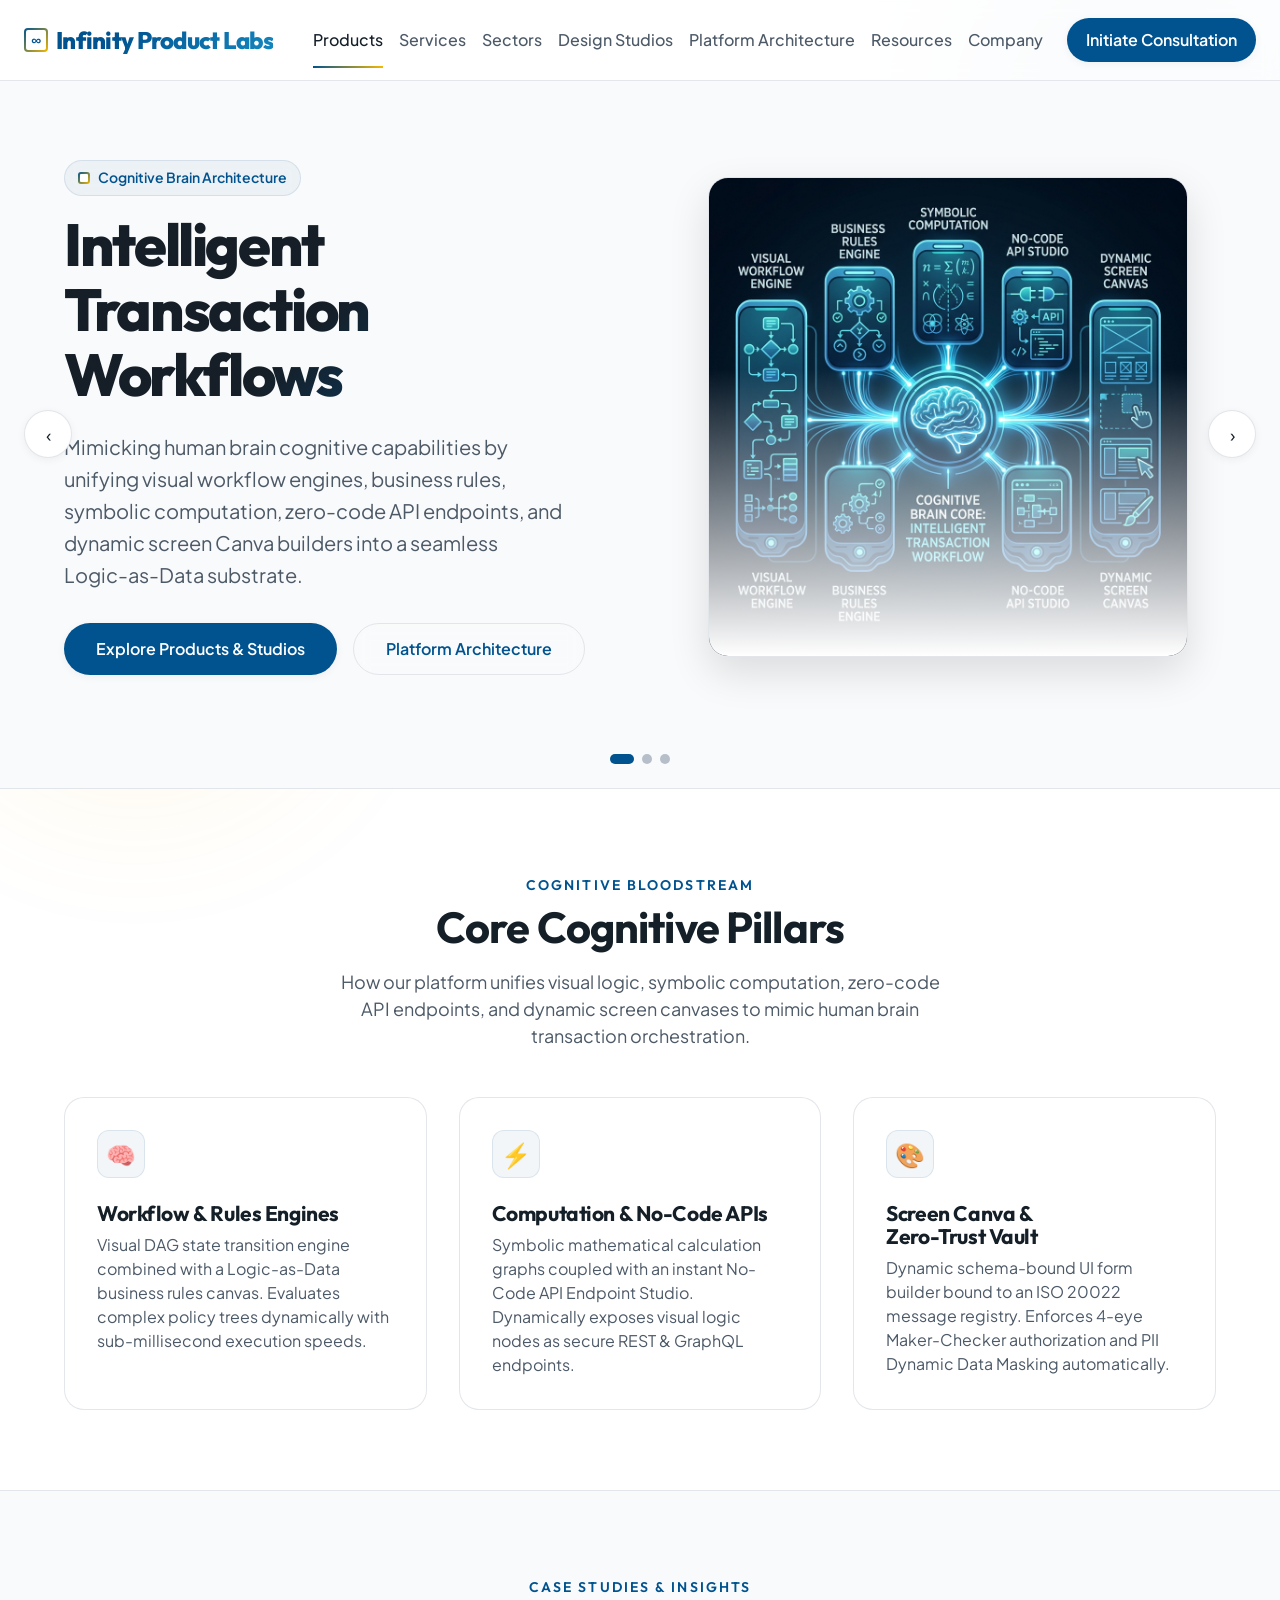
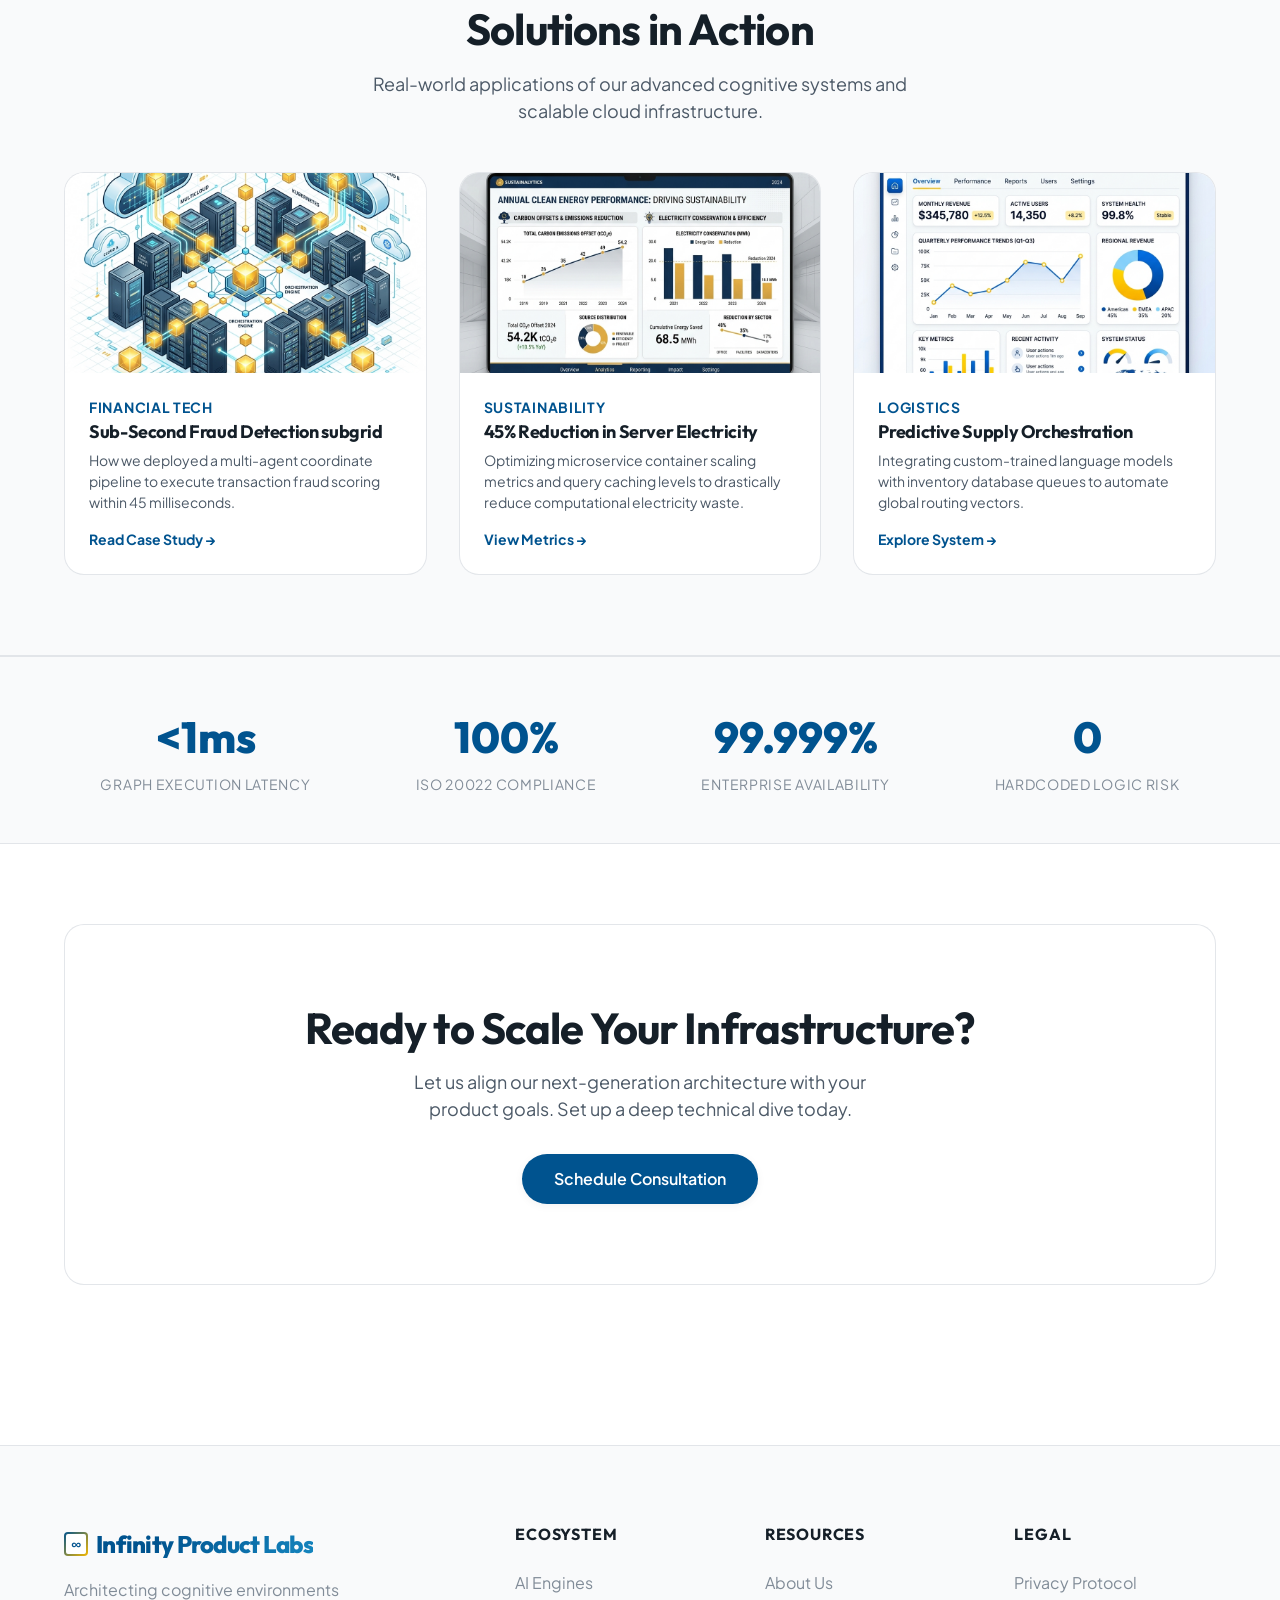
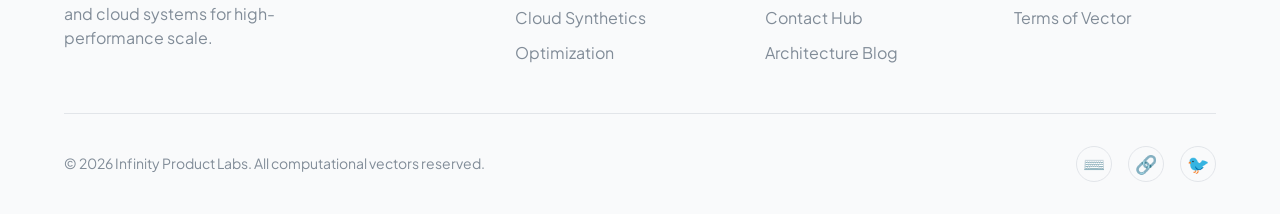
==== commit 1b7d314a: "Update homepage, products, and design studios to feature Intelligent Transaction Workflows mimicking" ====
--- a/index.html
+++ b/index.html
@@ -12,10 +12,10 @@
   <meta property="og:image" content="images/hero_graphic.png">
   
   <!-- CSS Stylesheets -->
-  <link rel="stylesheet" href="css/variables.css?v=3.0">
-  <link rel="stylesheet" href="css/reset.css?v=3.0">
-  <link rel="stylesheet" href="css/layout.css?v=3.0">
-  <link rel="stylesheet" href="css/components.css?v=3.0">
+  <link rel="stylesheet" href="css/variables.css?v=4.0">
+  <link rel="stylesheet" href="css/reset.css?v=4.0">
+  <link rel="stylesheet" href="css/layout.css?v=4.0">
+  <link rel="stylesheet" href="css/components.css?v=4.0">
 </head>
 <body>
 
@@ -581,16 +581,16 @@
     <!-- Hero Slider Section (LTTS style) -->
     <section class="hero-slider-container" aria-label="Introduction Carousel">
       <div class="hero-slider">
-        <!-- Slide 1: Enterprise Financial Products & Substrate -->
+        <!-- Slide 1: Intelligent Transaction Workflows (Human Brain Capabilities) -->
         <div class="hero-slide">
           <div class="container hero-grid">
             <div class="hero-content">
               <div class="badge">
                 <span class="logo-icon" style="width: 12px; height: 12px; margin-right: 4px; border-radius: 3px;"></span>
-                Enterprise Cognitive Infrastructure
-              </div>
-              <h1>Architecting High-Velocity Cognitive Infrastructure</h1>
-              <p>Deploy pre-built core banking, lending, cards, and payment hub products powered by visual Design Studios and a Logic-as-Data execution engine.</p>
+                Cognitive Brain Architecture
+              </div>
+              <h1>Intelligent Transaction Workflows</h1>
+              <p>Mimicking human brain cognitive capabilities by unifying visual workflow engines, business rules, symbolic computation, zero-code API endpoints, and dynamic screen Canva builders into a seamless Logic-as-Data substrate.</p>
               <div class="hero-actions">
                 <a href="services.html" class="btn btn-primary">Explore Products & Studios</a>
                 <a href="about.html" class="btn btn-secondary">Platform Architecture</a>
@@ -598,7 +598,7 @@
             </div>
             <div class="hero-visual">
               <div class="hero-image-wrapper">
-                <img src="images/slider_ai.png" alt="Artificial Intelligence and Cognitive Networks" width="480" height="480" loading="eager">
+                <img src="images/cognitive_transaction_architecture.png" alt="Intelligent Transaction Workflows Mimicking Human Brain Capabilities" width="520" height="520" loading="eager" style="object-fit: contain;">
               </div>
             </div>
           </div>
@@ -663,29 +663,29 @@
     <section class="capabilities" style="padding: var(--space-2xl) 0; position: relative; z-index: 1;" aria-labelledby="capabilities-title">
       <div class="container">
         <div class="section-header">
-          <span class="section-tag">Platform Foundation</span>
-          <h2 class="section-title" id="capabilities-title">Core Technological Foundations</h2>
-          <p class="section-subtitle">Combining modular product engines with visual Design Studios and a deterministic execution mesh to power modern enterprise workloads.</p>
+          <span class="section-tag">Cognitive Bloodstream</span>
+          <h2 class="section-title" id="capabilities-title">Core Cognitive Pillars</h2>
+          <p class="section-subtitle">How our platform unifies visual logic, symbolic computation, zero-code API endpoints, and dynamic screen canvases to mimic human brain transaction orchestration.</p>
         </div>
 
         <div class="features-grid">
           <!-- Card 1 -->
           <div class="glass-card">
-            <div class="card-icon" aria-hidden="true">🏦</div>
-            <h3>Financial Product Engines</h3>
-            <p style="color: var(--text-secondary); margin-top: var(--space-xs); font-size: var(--fs-sm);">Modular CoreBanking, BankingFramework, Lending, Trade Finance, and Payment Hub engines operating with sub-millisecond execution and real-time ledger accounting.</p>
+            <div class="card-icon" aria-hidden="true">🧠</div>
+            <h3>Workflow & Rules Engines</h3>
+            <p style="color: var(--text-secondary); margin-top: var(--space-xs); font-size: var(--fs-sm);">Visual DAG state transition engine combined with a Logic-as-Data business rules canvas. Evaluates complex policy trees dynamically with sub-millisecond execution speeds.</p>
           </div>
           <!-- Card 2 -->
           <div class="glass-card">
-            <div class="card-icon" aria-hidden="true">✨</div>
-            <h3>Visual Design Studios</h3>
-            <p style="color: var(--text-secondary); margin-top: var(--space-xs); font-size: var(--fs-sm);">12 specialized Canva studios enabling visual workflow orchestration, dynamic business rule design, math formula graphs, and prompt-to-canvas AI generation.</p>
+            <div class="card-icon" aria-hidden="true">⚡</div>
+            <h3>Computation & No-Code APIs</h3>
+            <p style="color: var(--text-secondary); margin-top: var(--space-xs); font-size: var(--fs-sm);">Symbolic mathematical calculation graphs coupled with an instant No-Code API Endpoint Studio. Dynamically exposes visual logic nodes as secure REST & GraphQL endpoints.</p>
           </div>
           <!-- Card 3 -->
           <div class="glass-card">
-            <div class="card-icon" aria-hidden="true">🛡️</div>
-            <h3>Deterministic Engine & Compliance</h3>
-            <p style="color: var(--text-secondary); margin-top: var(--space-xs); font-size: var(--fs-sm);">ISO 20022 central field registry, multi-format file ingestion (SWIFT, DBF, XLSX, PDF), 4-eye Maker-Checker security, and PII Dynamic Data Masking.</p>
+            <div class="card-icon" aria-hidden="true">🎨</div>
+            <h3>Screen Canva & Zero-Trust Vault</h3>
+            <p style="color: var(--text-secondary); margin-top: var(--space-xs); font-size: var(--fs-sm);">Dynamic schema-bound UI form builder bound to an ISO 20022 message registry. Enforces 4-eye Maker-Checker authorization and PII Dynamic Data Masking automatically.</p>
           </div>
         </div>
       </div>
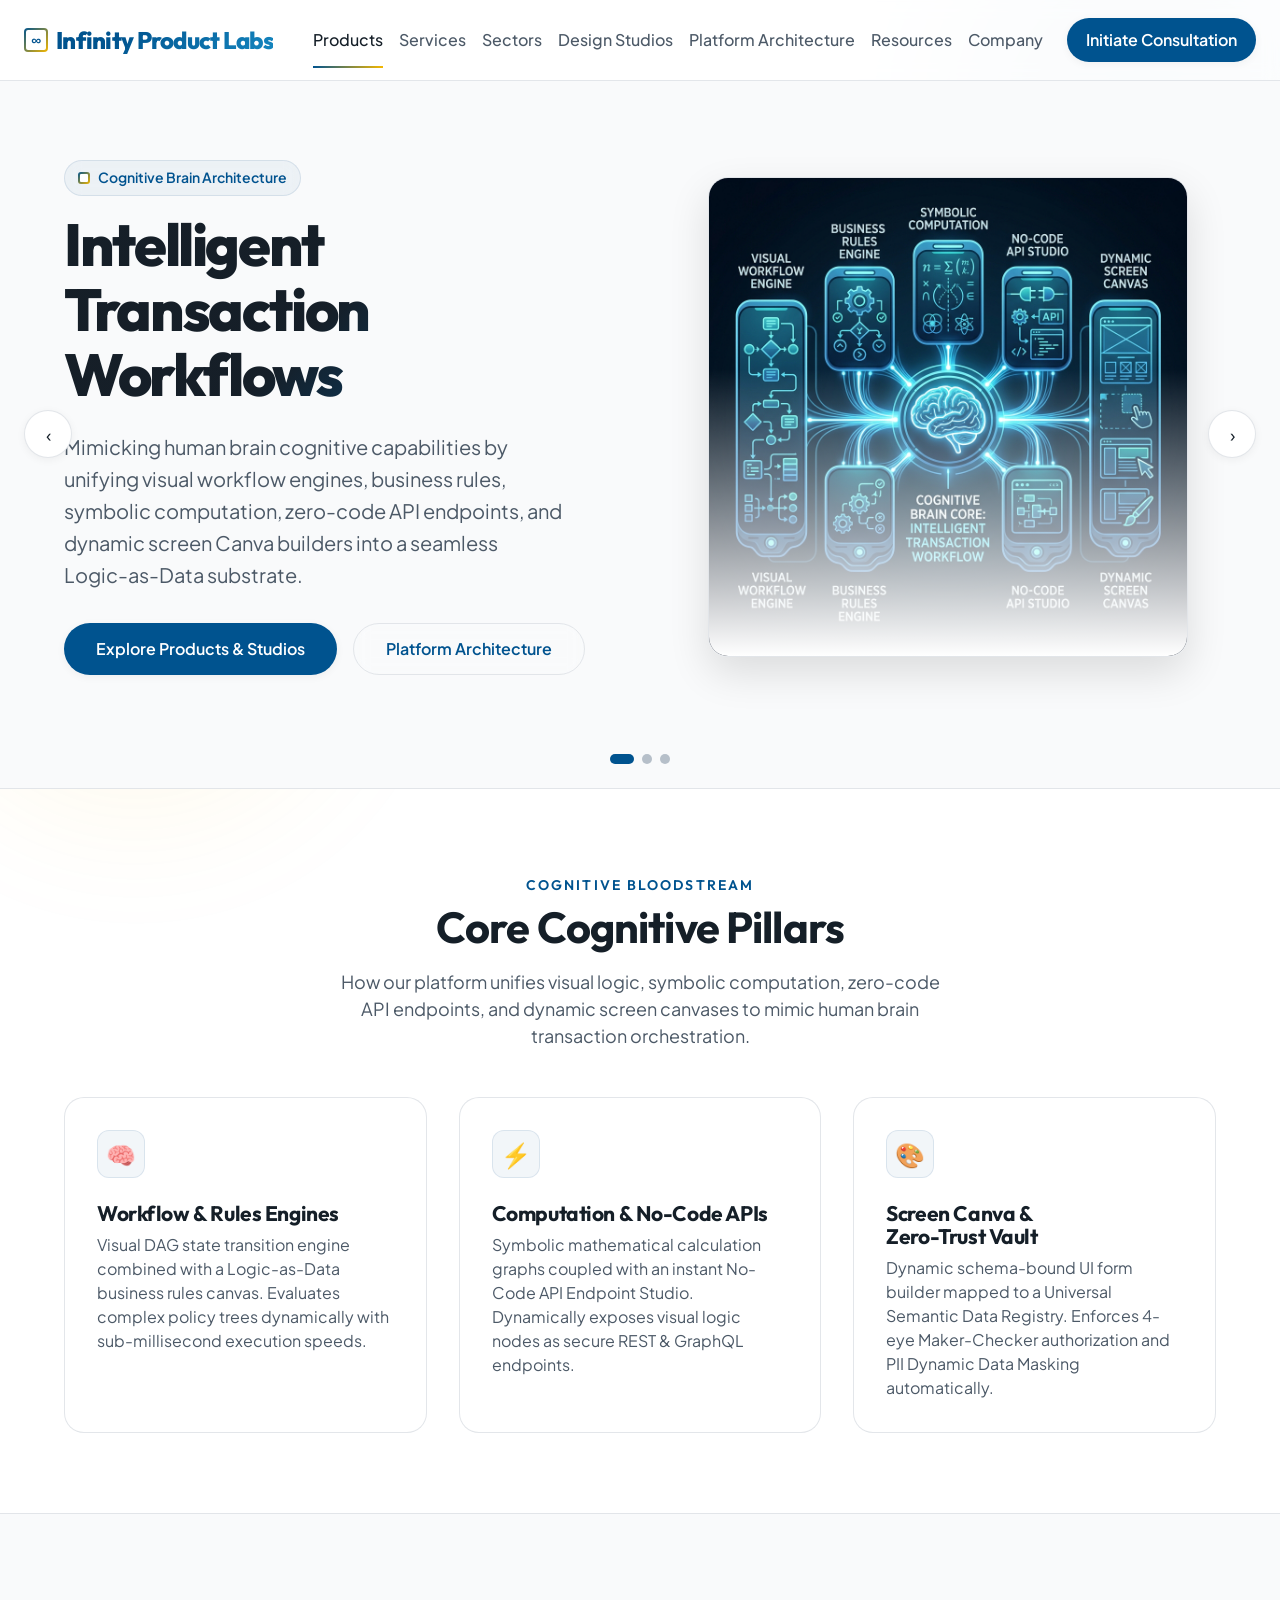
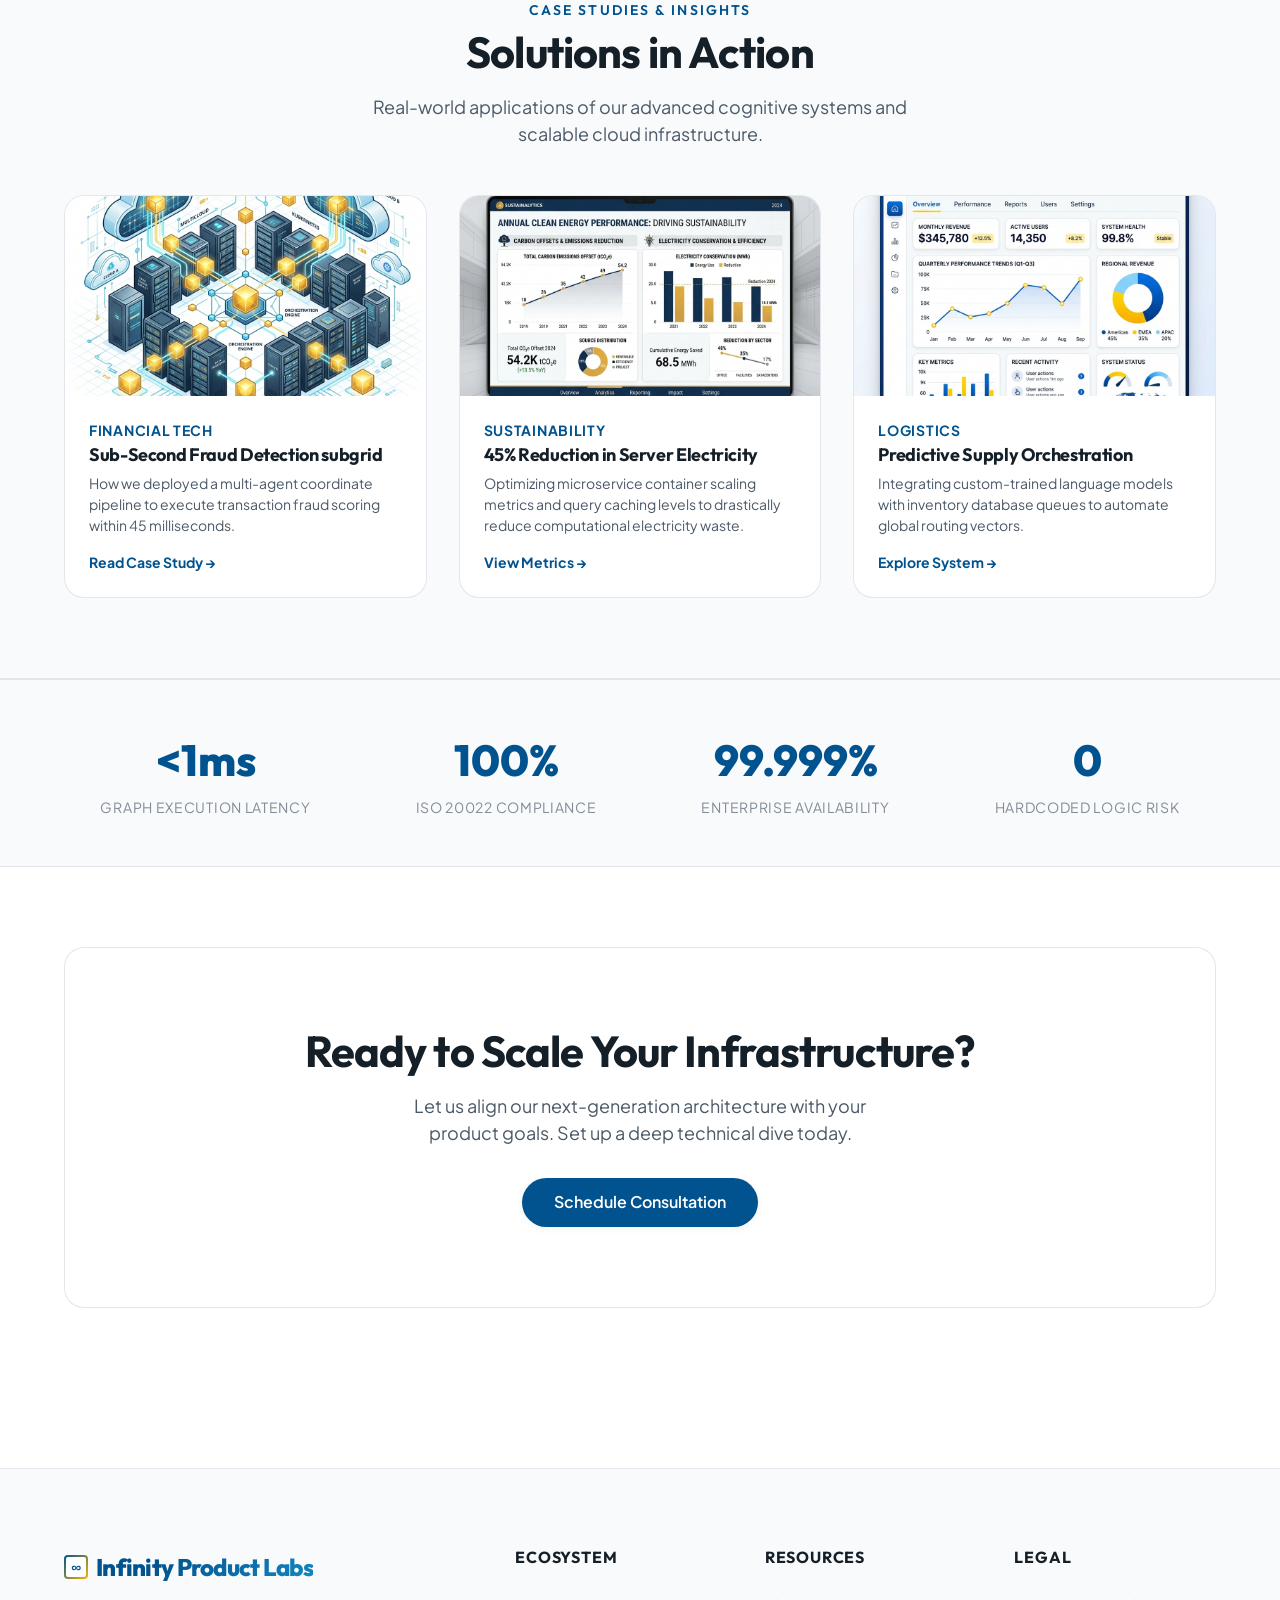
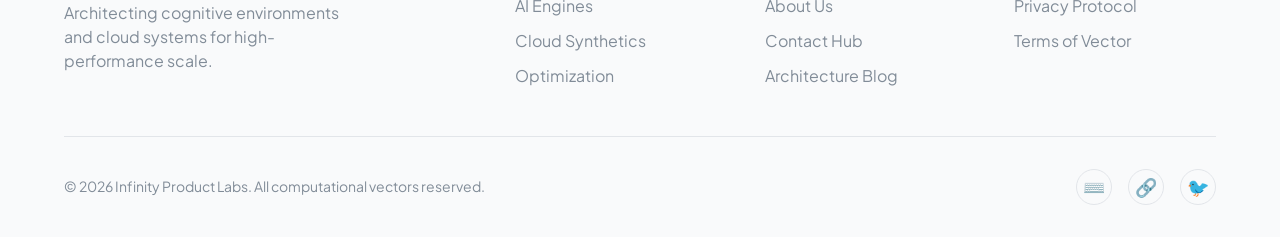
==== commit 777e746e: "Update terminology from strict ISO 20022 to Universal Semantic Data Registry to reflect actual platf" ====
--- a/index.html
+++ b/index.html
@@ -604,7 +604,7 @@
           </div>
         </div>
 
-        <!-- Slide 2: Visual Canva Studios & ISO 20022 Bloodstream -->
+        <!-- Slide 2: Visual Canva Studios & Universal Semantic Registry -->
         <div class="hero-slide">
           <div class="container hero-grid">
             <div class="hero-content">
@@ -612,11 +612,11 @@
                 <span class="logo-icon" style="width: 12px; height: 12px; margin-right: 4px; border-radius: 3px;"></span>
                 Visual Logic & Semantic Data Registry
               </div>
-              <h1>Visual Canva Studios & ISO 20022 Bloodstream</h1>
-              <p>Design workflows, business rules, math formulas, dynamic forms, and API triggers visually on interactive canvases standardized by a central ISO field vocabulary.</p>
+              <h1>Visual Canva Studios & Semantic Bloodstream</h1>
+              <p>Design workflows, business rules, math formulas, dynamic forms, and API triggers visually on interactive canvases standardized by a Universal Semantic Data Registry (with native ISO 20022 support).</p>
               <div class="hero-actions">
                 <a href="services.html" class="btn btn-primary">Explore Design Studios</a>
-                <a href="about.html" class="btn btn-secondary">ISO 20022 Registry</a>
+                <a href="about.html" class="btn btn-secondary">Universal Registry</a>
               </div>
             </div>
             <div class="hero-visual">
@@ -685,7 +685,7 @@
           <div class="glass-card">
             <div class="card-icon" aria-hidden="true">🎨</div>
             <h3>Screen Canva & Zero-Trust Vault</h3>
-            <p style="color: var(--text-secondary); margin-top: var(--space-xs); font-size: var(--fs-sm);">Dynamic schema-bound UI form builder bound to an ISO 20022 message registry. Enforces 4-eye Maker-Checker authorization and PII Dynamic Data Masking automatically.</p>
+            <p style="color: var(--text-secondary); margin-top: var(--space-xs); font-size: var(--fs-sm);">Dynamic schema-bound UI form builder mapped to a Universal Semantic Data Registry. Enforces 4-eye Maker-Checker authorization and PII Dynamic Data Masking automatically.</p>
           </div>
         </div>
       </div>
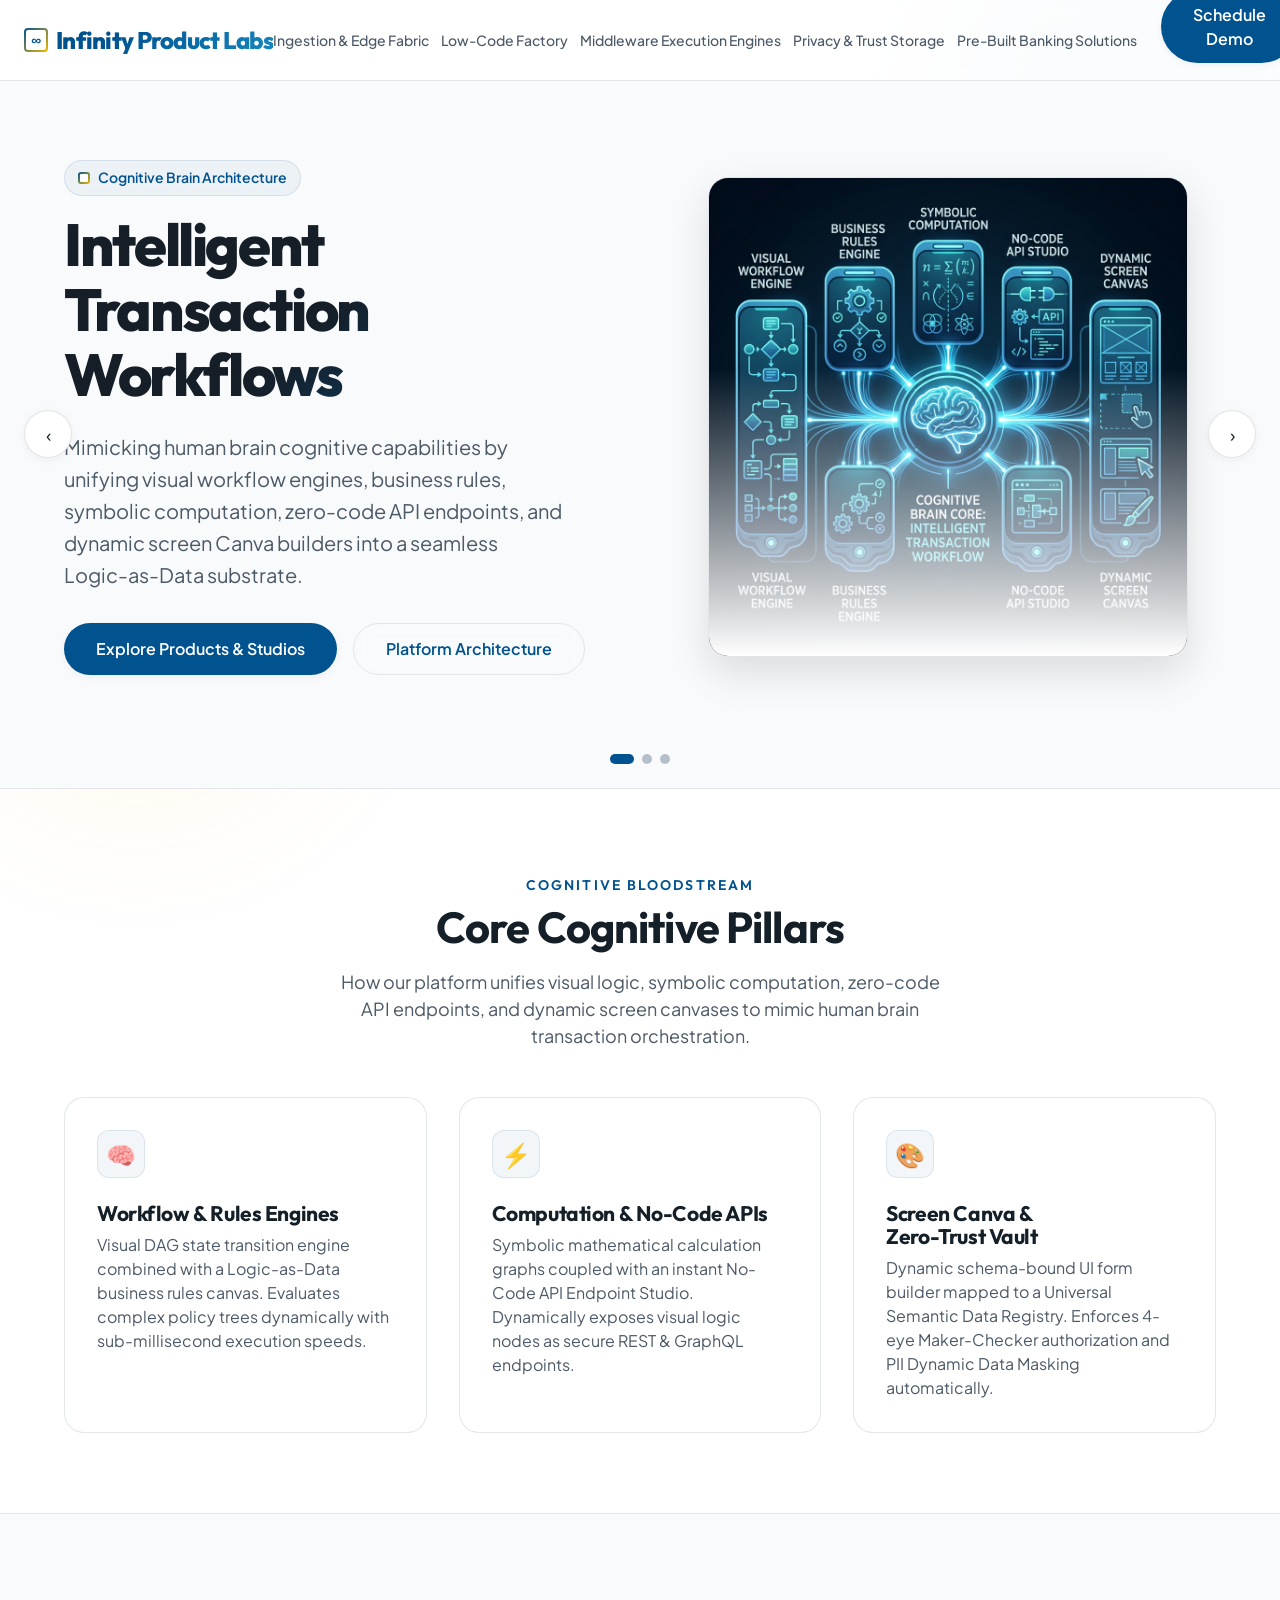
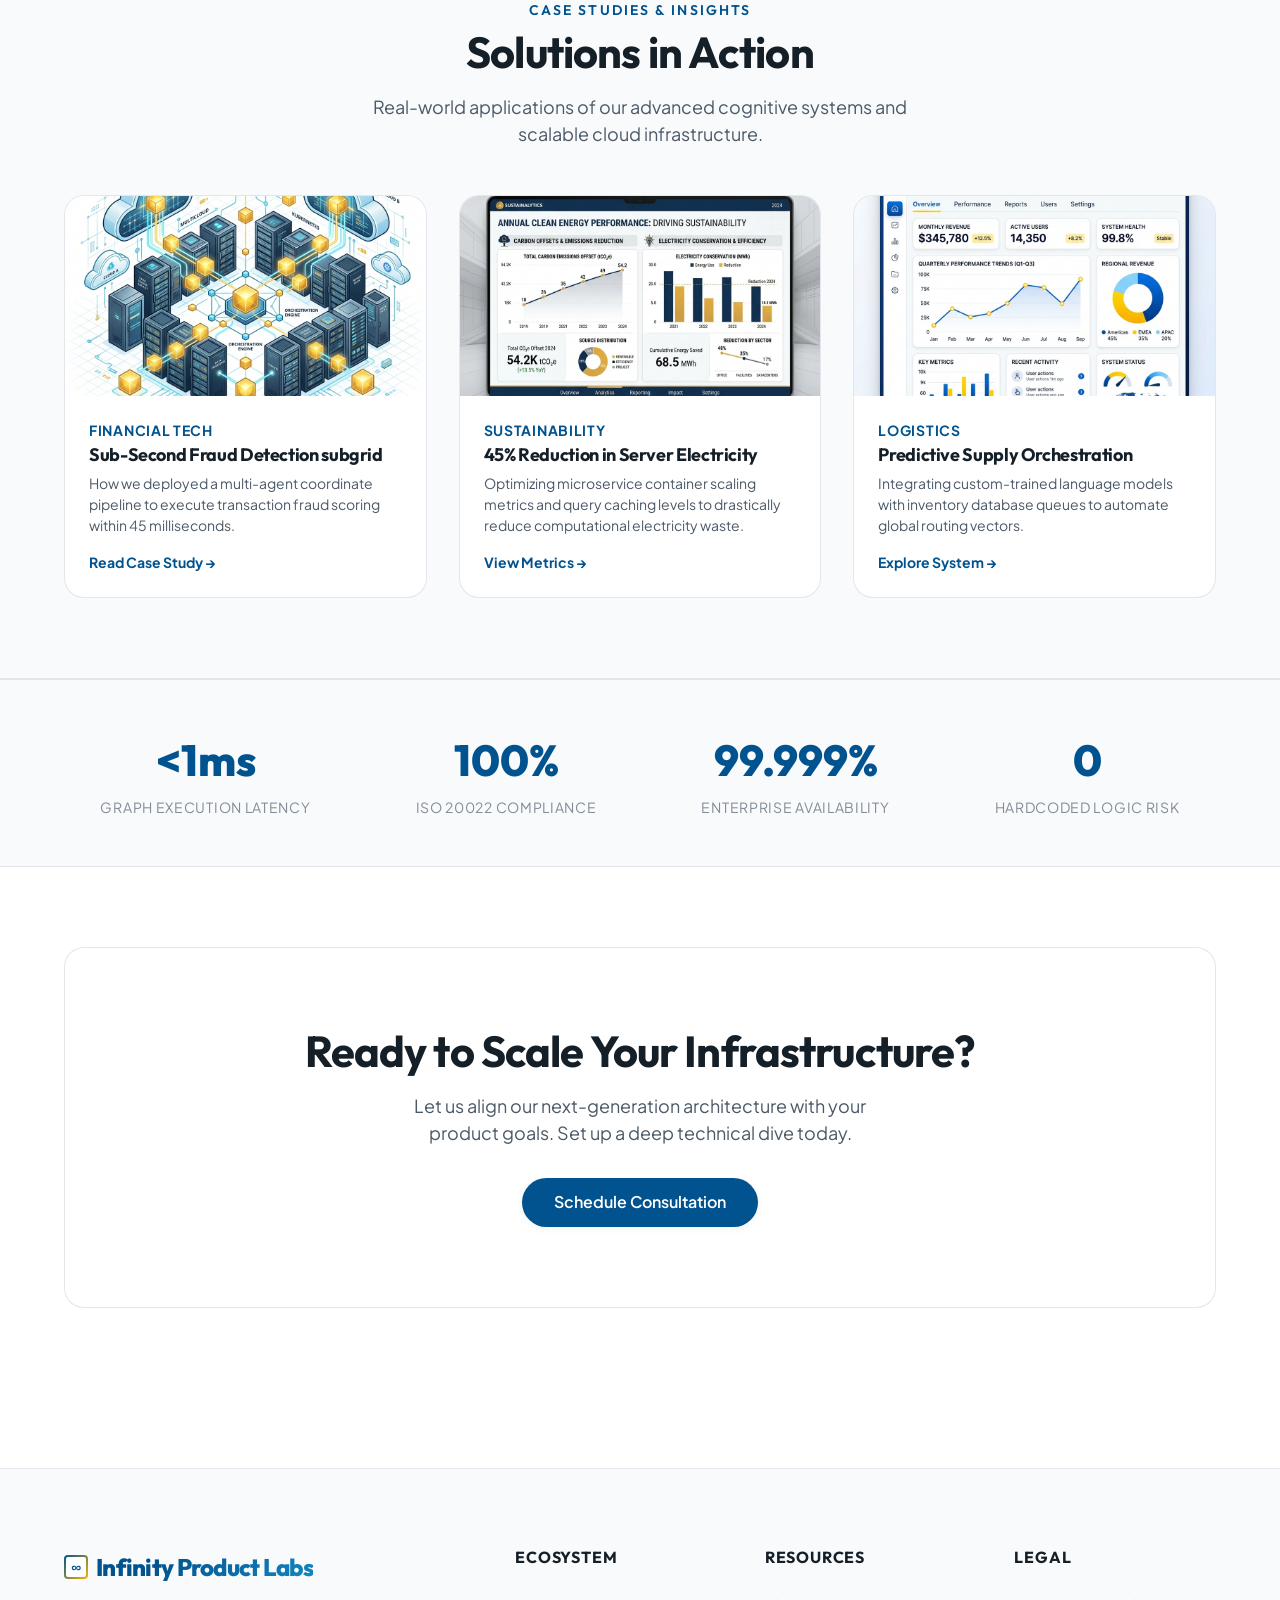
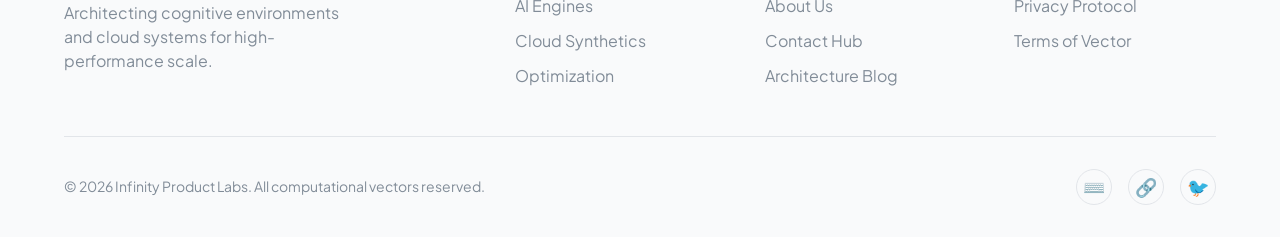
==== commit 855e90a9: "fix: Cache bust CSS to force new navigation layout styles" ====
--- a/index.html
+++ b/index.html
@@ -12,10 +12,10 @@
   <meta property="og:image" content="images/hero_graphic.png">
   
   <!-- CSS Stylesheets -->
-  <link rel="stylesheet" href="css/variables.css?v=4.0">
-  <link rel="stylesheet" href="css/reset.css?v=4.0">
-  <link rel="stylesheet" href="css/layout.css?v=4.0">
-  <link rel="stylesheet" href="css/components.css?v=4.0">
+  <link rel="stylesheet" href="css/variables.css?v=4.1">
+  <link rel="stylesheet" href="css/reset.css?v=4.1">
+  <link rel="stylesheet" href="css/layout.css?v=4.1">
+  <link rel="stylesheet" href="css/components.css?v=4.1">
 </head>
 <body>
 
@@ -36,536 +36,424 @@
       
       <nav class="main-nav" id="mainNav" aria-label="Main navigation">
         <ul class="nav-list">
-          <!-- Products Mega Menu -->
+          
+          <!-- Menu 1: Ingestion & Edge Fabric -->
           <li class="nav-item has-mega-menu">
-            <a href="index.html" class="nav-link has-submenu">Products</a>
+            <a href="services.html" class="nav-link has-submenu">Ingestion & Edge Fabric</a>
             <div class="mega-menu-panel">
               <div class="mega-grid">
                 <!-- Column 1 -->
                 <div class="mega-col">
-                  <h4 class="mega-heading">Core & Channels</h4>
-                  <div class="mega-links">
-                    <a href="product.html?id=bankingframework" class="mega-item">
-                      <div class="mega-item-icon">∞</div>
-                      <div class="mega-item-content">
-                        <span class="mega-item-title">BankingFramework</span>
-                        <span class="mega-item-desc">Universal financial logic & ledger substrate</span>
-                      </div>
-                    </a>
-                    <a href="product.html?id=corebanking" class="mega-item">
-                      <div class="mega-item-icon">∞</div>
-                      <div class="mega-item-content">
-                        <span class="mega-item-title">CoreBanking</span>
-                        <span class="mega-item-desc">High-throughput real-time ledger accounting</span>
-                      </div>
-                    </a>
-                    <a href="product.html?id=virtualaccounts" class="mega-item">
-                      <div class="mega-item-icon">∞</div>
-                      <div class="mega-item-content">
-                        <span class="mega-item-title">Virtual Accounts</span>
-                        <span class="mega-item-desc">Dynamic virtual accounts & ledger segregation</span>
-                      </div>
-                    </a>
-                    <a href="product.html?id=cards" class="mega-item">
-                      <div class="mega-item-icon">∞</div>
-                      <div class="mega-item-content">
-                        <span class="mega-item-title">Cards</span>
-                        <span class="mega-item-desc">Issuance pipelines and payment processing rails</span>
+                  <h4 class="mega-heading">Edge Telemetry</h4>
+                  <div class="mega-links">
+                    <a href="services.html" class="mega-item">
+                      <div class="mega-item-icon">📡</div>
+                      <div class="mega-item-content">
+                        <span class="mega-item-title">IoT Edge Telemetry</span>
+                        <span class="mega-item-desc">Smart Grids & Meters</span>
+                      </div>
+                    </a>
+                    <a href="services.html" class="mega-item">
+                      <div class="mega-item-icon">⚡</div>
+                      <div class="mega-item-content">
+                        <span class="mega-item-title">Real-Time Streams</span>
+                        <span class="mega-item-desc">REST, GraphQL, gRPC / Kong API</span>
                       </div>
                     </a>
                   </div>
                 </div>
                 <!-- Column 2 -->
                 <div class="mega-col">
-                  <h4 class="mega-heading">Lending & Structured</h4>
-                  <div class="mega-links">
-                    <a href="product.html?id=commerciallending" class="mega-item">
-                      <div class="mega-item-icon">∞</div>
-                      <div class="mega-item-content">
-                        <span class="mega-item-title">Commercial Lending</span>
-                        <span class="mega-item-desc">Corporate credit assessment & facilities management</span>
-                      </div>
-                    </a>
-                    <a href="product.html?id=retaillending" class="mega-item">
-                      <div class="mega-item-icon">∞</div>
-                      <div class="mega-item-content">
-                        <span class="mega-item-title">Retail Lending</span>
-                        <span class="mega-item-desc">Automated consumer origination & credit scoring</span>
-                      </div>
-                    </a>
-                    <a href="product.html?id=tradefinance" class="mega-item">
-                      <div class="mega-item-icon">∞</div>
-                      <div class="mega-item-content">
-                        <span class="mega-item-title">Trade Finance</span>
-                        <span class="mega-item-desc">Import/export credit & letter of credit cycles</span>
-                      </div>
-                    </a>
-                    <a href="product.html?id=structuredfinance" class="mega-item">
-                      <div class="mega-item-icon">∞</div>
-                      <div class="mega-item-content">
-                        <span class="mega-item-title">Structured Finance</span>
-                        <span class="mega-item-desc">Asset-backed securitization & complex credit engines</span>
+                  <h4 class="mega-heading">Document AI Extraction</h4>
+                  <div class="mega-links">
+                    <a href="services.html" class="mega-item">
+                      <div class="mega-item-icon">🤖</div>
+                      <div class="mega-item-content">
+                        <span class="mega-item-title">Agentic NLP Extraction</span>
+                        <span class="mega-item-desc">Crew AI / MS Autogen Framework</span>
+                      </div>
+                    </a>
+                    <a href="services.html" class="mega-item">
+                      <div class="mega-item-icon">📄</div>
+                      <div class="mega-item-content">
+                        <span class="mega-item-title">Semi-Structured Files</span>
+                        <span class="mega-item-desc">PDF Reports, Invoices</span>
                       </div>
                     </a>
                   </div>
                 </div>
                 <!-- Column 3 -->
                 <div class="mega-col">
-                  <h4 class="mega-heading">Liquidity & Cash</h4>
-                  <div class="mega-links">
-                    <a href="product.html?id=paymenthub" class="mega-item">
-                      <div class="mega-item-icon">∞</div>
-                      <div class="mega-item-content">
-                        <span class="mega-item-title">Payment Hub</span>
-                        <span class="mega-item-desc">Universal payment orchestration and clearing rails</span>
-                      </div>
-                    </a>
-                    <a href="product.html?id=supplychain" class="mega-item">
-                      <div class="mega-item-icon">∞</div>
-                      <div class="mega-item-content">
-                        <span class="mega-item-title">Supply Chain Finance and Factoring</span>
-                        <span class="mega-item-desc">Receivables financing & early payment discounting</span>
-                      </div>
-                    </a>
-                    <a href="product.html?id=liquidity" class="mega-item">
-                      <div class="mega-item-icon">∞</div>
-                      <div class="mega-item-content">
-                        <span class="mega-item-title">LiquidityManagement</span>
-                        <span class="mega-item-desc">Dynamic sweeps, cash pooling, & yield optimization</span>
-                      </div>
-                    </a>
-                    <a href="product.html?id=treasury" class="mega-item">
-                      <div class="mega-item-icon">∞</div>
-                      <div class="mega-item-content">
-                        <span class="mega-item-title">TreasuryManagement</span>
-                        <span class="mega-item-desc">Risk boundaries, hedging strategies, & cash position</span>
-                      </div>
-                    </a>
-                  </div>
-                </div>
-                <!-- Column 4: Featured Showcase -->
-                <div class="mega-featured-col">
-                  <img src="images/featured_menu.png" alt="Product Framework Analytics" class="mega-featured-img">
-                  <span class="mega-featured-title">Infinity Ecosystem</span>
-                  <span class="mega-featured-desc">Deploy next-generation transaction environments with unified control planes.</span>
-                  <a href="services.html" class="btn btn-primary" style="padding: 0.4rem 1rem; font-size: var(--fs-xs); width: fit-content; margin-top: 4px;">Learn More</a>
+                  <h4 class="mega-heading">Batch Feeds & Events</h4>
+                  <div class="mega-links">
+                    <a href="services.html" class="mega-item">
+                      <div class="mega-item-icon">📦</div>
+                      <div class="mega-item-content">
+                        <span class="mega-item-title">Structured Batch Feeds</span>
+                        <span class="mega-item-desc">Apache NiFi / SFTP</span>
+                      </div>
+                    </a>
+                    <a href="services.html" class="mega-item">
+                      <div class="mega-item-icon">🚀</div>
+                      <div class="mega-item-content">
+                        <span class="mega-item-title">Event Ingestion Bus</span>
+                        <span class="mega-item-desc">Apache Kafka</span>
+                      </div>
+                    </a>
+                  </div>
+                </div>
+                <!-- Column 4 -->
+                <div class="mega-col">
+                  <h4 class="mega-heading">Secure AI Gateway</h4>
+                  <div class="mega-links">
+                    <a href="services.html" class="mega-item">
+                      <div class="mega-item-icon">🛡️</div>
+                      <div class="mega-item-content">
+                        <span class="mega-item-title">Presidio PII Scrubbing</span>
+                        <span class="mega-item-desc">Inline Transformation Proxy</span>
+                      </div>
+                    </a>
+                    <a href="services.html" class="mega-item">
+                      <div class="mega-item-icon">🔑</div>
+                      <div class="mega-item-content">
+                        <span class="mega-item-title">Field-Level Tokenization</span>
+                        <span class="mega-item-desc">SHA-256 Metadata Anchors</span>
+                      </div>
+                    </a>
+                  </div>
                 </div>
               </div>
             </div>
           </li>
-          
-          <!-- Services Mega Menu -->
+
+          <!-- Menu 2: Low-Code Factory -->
           <li class="nav-item has-mega-menu">
-            <a href="services.html" class="nav-link has-submenu">Services</a>
+            <a href="studio.html" class="nav-link has-submenu">Low-Code Factory</a>
             <div class="mega-menu-panel">
               <div class="mega-grid">
                 <!-- Column 1 -->
                 <div class="mega-col">
-                  <h4 class="mega-heading">AI & Agentic Engines</h4>
-                  <div class="mega-links">
-                    <a href="services.html" class="mega-item">
+                  <h4 class="mega-heading">Process & UI</h4>
+                  <div class="mega-links">
+                    <a href="studio.html" class="mega-item">
+                      <div class="mega-item-icon">🔗</div>
+                      <div class="mega-item-content">
+                        <span class="mega-item-title">Workflow & State Studio</span>
+                        <span class="mega-item-desc">State Orchestration (The Glue)</span>
+                      </div>
+                    </a>
+                    <a href="studio.html" class="mega-item">
+                      <div class="mega-item-icon">🖥️</div>
+                      <div class="mega-item-content">
+                        <span class="mega-item-title">Dynamic Screen Designer</span>
+                        <span class="mega-item-desc">Advanced GUI Builder</span>
+                      </div>
+                    </a>
+                  </div>
+                </div>
+                <!-- Column 2 -->
+                <div class="mega-col">
+                  <h4 class="mega-heading">Logic & Rules</h4>
+                  <div class="mega-links">
+                    <a href="studio.html" class="mega-item">
                       <div class="mega-item-icon">🧠</div>
                       <div class="mega-item-content">
-                        <span class="mega-item-title">Infinity Product Labs Mind</span>
-                        <span class="mega-item-desc">Autonomous reasoning and LLM agent pipelines</span>
-                      </div>
-                    </a>
-                    <a href="services.html" class="mega-item">
-                      <div class="mega-item-icon">⚙️</div>
-                      <div class="mega-item-content">
-                        <span class="mega-item-title">Infinity Product Labs Core</span>
-                        <span class="mega-item-desc">Cognitive subgrids and multi-agent coordination</span>
-                      </div>
-                    </a>
-                  </div>
-                </div>
-                <!-- Column 2 -->
-                <div class="mega-col">
-                  <h4 class="mega-heading">Cloud Orchestration</h4>
-                  <div class="mega-links">
-                    <a href="services.html" class="mega-item">
-                      <div class="mega-item-icon">🌐</div>
-                      <div class="mega-item-content">
-                        <span class="mega-item-title">Cloud Synthetics</span>
-                        <span class="mega-item-desc">Automated multicloud provisioning and syncing</span>
-                      </div>
-                    </a>
-                    <a href="services.html" class="mega-item">
-                      <div class="mega-item-icon">⚡</div>
-                      <div class="mega-item-content">
-                        <span class="mega-item-title">Edge Flow</span>
-                        <span class="mega-item-desc">Telemetry-aware serverless auto-scaling triggers</span>
+                        <span class="mega-item-title">Business Rules Engine</span>
+                        <span class="mega-item-desc">State Machine Metadata (The Brain)</span>
+                      </div>
+                    </a>
+                    <a href="studio.html" class="mega-item">
+                      <div class="mega-item-icon">➕</div>
+                      <div class="mega-item-content">
+                        <span class="mega-item-title">Calculation Formula Designer</span>
+                        <span class="mega-item-desc">Symbolic Math Nodes</span>
                       </div>
                     </a>
                   </div>
                 </div>
                 <!-- Column 3 -->
                 <div class="mega-col">
-                  <h4 class="mega-heading">Performance Engine</h4>
-                  <div class="mega-links">
-                    <a href="services.html" class="mega-item">
-                      <div class="mega-item-icon">🚀</div>
-                      <div class="mega-item-content">
-                        <span class="mega-item-title">Cache Matrix</span>
-                        <span class="mega-item-desc">Sub-millisecond query caching tier</span>
-                      </div>
-                    </a>
-                    <a href="services.html" class="mega-item">
-                      <div class="mega-item-icon">📊</div>
-                      <div class="mega-item-content">
-                        <span class="mega-item-title">Stream Telemetry</span>
-                        <span class="mega-item-desc">Real-time metrics logging and query audit logs</span>
-                      </div>
-                    </a>
-                  </div>
-                </div>
-                <!-- Column 4: Featured Showcase (LTTS style) -->
-                <div class="mega-featured-col">
-                  <img src="images/featured_menu.png" alt="Analytics Dashboard Showcase" class="mega-featured-img">
-                  <span class="mega-featured-title">Platform Insights</span>
-                  <span class="mega-featured-desc">Explore how our analytics dashboard manages multicloud systems dynamically.</span>
-                  <a href="services.html" class="btn btn-primary" style="padding: 0.4rem 1rem; font-size: var(--fs-xs); width: fit-content; margin-top: 4px;">Learn More</a>
+                  <h4 class="mega-heading">Data Mapping & Integration</h4>
+                  <div class="mega-links">
+                    <a href="studio.html" class="mega-item">
+                      <div class="mega-item-icon">🗺️</div>
+                      <div class="mega-item-content">
+                        <span class="mega-item-title">Visual Mapper Panel</span>
+                        <span class="mega-item-desc">Schema Mapping Manifest (The Connect)</span>
+                      </div>
+                    </a>
+                    <a href="studio.html" class="mega-item">
+                      <div class="mega-item-icon">🔌</div>
+                      <div class="mega-item-content">
+                        <span class="mega-item-title">Visual API Designer</span>
+                        <span class="mega-item-desc">Orchestration Integrations</span>
+                      </div>
+                    </a>
+                  </div>
+                </div>
+                <!-- Column 4 -->
+                <div class="mega-col">
+                  <h4 class="mega-heading">AI Assistants</h4>
+                  <div class="mega-links">
+                    <a href="studio.html" class="mega-item">
+                      <div class="mega-item-icon">💬</div>
+                      <div class="mega-item-content">
+                        <span class="mega-item-title">NLP Prompt-to-Canvas</span>
+                        <span class="mega-item-desc">Compiler Assistant</span>
+                      </div>
+                    </a>
+                    <a href="studio.html" class="mega-item">
+                      <div class="mega-item-icon">🧩</div>
+                      <div class="mega-item-content">
+                        <span class="mega-item-title">Decomposition Module</span>
+                        <span class="mega-item-desc">Rules & Formulas Extractor</span>
+                      </div>
+                    </a>
+                  </div>
                 </div>
               </div>
             </div>
           </li>
-          
-          <!-- Sectors Mega Menu -->
+
+          <!-- Menu 3: Middleware Execution Engines -->
           <li class="nav-item has-mega-menu">
-            <a href="#" class="nav-link has-submenu">Sectors</a>
+            <a href="services.html" class="nav-link has-submenu">Middleware Execution Engines</a>
             <div class="mega-menu-panel">
               <div class="mega-grid">
                 <!-- Column 1 -->
                 <div class="mega-col">
-                  <h4 class="mega-heading">Financial Tech</h4>
-                  <div class="mega-links">
-                    <a href="services.html" class="mega-item">
-                      <div class="mega-item-icon">🏦</div>
-                      <div class="mega-item-content">
-                        <span class="mega-item-title">Cognitive Finance</span>
-                        <span class="mega-item-desc">Sub-second transaction processing & fraud detection</span>
+                  <h4 class="mega-heading">Semantic Hub & Transformation</h4>
+                  <div class="mega-links">
+                    <a href="services.html" class="mega-item">
+                      <div class="mega-item-icon">📖</div>
+                      <div class="mega-item-content">
+                        <span class="mega-item-title">ISO Business Field Registry</span>
+                        <span class="mega-item-desc">Dynamic Filtering Arrays</span>
+                      </div>
+                    </a>
+                    <a href="services.html" class="mega-item">
+                      <div class="mega-item-icon">🔄</div>
+                      <div class="mega-item-content">
+                        <span class="mega-item-title">Transformation Mappers</span>
+                        <span class="mega-item-desc">Backed by Rules/Math</span>
                       </div>
                     </a>
                   </div>
                 </div>
                 <!-- Column 2 -->
                 <div class="mega-col">
-                  <h4 class="mega-heading">Operations</h4>
-                  <div class="mega-links">
-                    <a href="services.html" class="mega-item">
-                      <div class="mega-item-icon">📦</div>
-                      <div class="mega-item-content">
-                        <span class="mega-item-title">Smart Logistics</span>
-                        <span class="mega-item-desc">Autonomous routing & inventory predictions</span>
+                  <h4 class="mega-heading">Lego Block Engines</h4>
+                  <div class="mega-links">
+                    <a href="services.html" class="mega-item">
+                      <div class="mega-item-icon">🚪</div>
+                      <div class="mega-item-content">
+                        <span class="mega-item-title">Canonical Data Gateway</span>
+                        <span class="mega-item-desc">Input Block Normalization</span>
+                      </div>
+                    </a>
+                    <a href="services.html" class="mega-item">
+                      <div class="mega-item-icon">⚖️</div>
+                      <div class="mega-item-content">
+                        <span class="mega-item-title">Enterprise Reconciliation</span>
+                        <span class="mega-item-desc">ERE Block & Shadow Subsystems</span>
                       </div>
                     </a>
                   </div>
                 </div>
                 <!-- Column 3 -->
                 <div class="mega-col">
-                  <h4 class="mega-heading">SaaS & Scale</h4>
-                  <div class="mega-links">
-                    <a href="services.html" class="mega-item">
-                      <div class="mega-item-icon">🔌</div>
-                      <div class="mega-item-content">
-                        <span class="mega-item-title">Enterprise SaaS</span>
-                        <span class="mega-item-desc">Multi-tenant orchestration for digital products</span>
-                      </div>
-                    </a>
-                  </div>
-                </div>
-                <!-- Column 4: Featured Showcase (LTTS style) -->
-                <div class="mega-featured-col">
-                  <img src="images/slider_cloud.png" alt="Fintech Solutions" class="mega-featured-img">
-                  <span class="mega-featured-title">Fintech Architecture</span>
-                  <span class="mega-featured-desc">See how we processed $1.2B with sub-millisecond fraud validation latency.</span>
-                  <a href="services.html" class="btn btn-primary" style="padding: 0.4rem 1rem; font-size: var(--fs-xs); width: fit-content; margin-top: 4px;">Read Case Study</a>
+                  <h4 class="mega-heading">Control & Processing</h4>
+                  <div class="mega-links">
+                    <a href="services.html" class="mega-item">
+                      <div class="mega-item-icon">🚧</div>
+                      <div class="mega-item-content">
+                        <span class="mega-item-title">Governance Guardrails Engine</span>
+                        <span class="mega-item-desc">Gate Block - 4-Eye/8-Eye Overrides</span>
+                      </div>
+                    </a>
+                    <a href="services.html" class="mega-item">
+                      <div class="mega-item-icon">⚙️</div>
+                      <div class="mega-item-content">
+                        <span class="mega-item-title">Calculation Engine</span>
+                        <span class="mega-item-desc">Transform Block Execution</span>
+                      </div>
+                    </a>
+                  </div>
+                </div>
+                <!-- Column 4 -->
+                <div class="mega-col">
+                  <h4 class="mega-heading">Event Bus Engine</h4>
+                  <div class="mega-links">
+                    <a href="services.html" class="mega-item">
+                      <div class="mega-item-icon">📢</div>
+                      <div class="mega-item-content">
+                        <span class="mega-item-title">Broadcasting Triggers</span>
+                        <span class="mega-item-desc">State Transitions & Rule Executions</span>
+                      </div>
+                    </a>
+                    <a href="services.html" class="mega-item">
+                      <div class="mega-item-icon">⏱️</div>
+                      <div class="mega-item-content">
+                        <span class="mega-item-title">Multi-File Upload Pipeline</span>
+                        <span class="mega-item-desc">Asynchronous Processing</span>
+                      </div>
+                    </a>
+                  </div>
                 </div>
               </div>
             </div>
           </li>
 
-          <!-- Design Studios Mega Menu -->
+          <!-- Menu 4: Privacy & Trust Storage -->
           <li class="nav-item has-mega-menu">
-            <a href="studio.html?id=workflow" class="nav-link has-submenu">Design Studios</a>
+            <a href="services.html" class="nav-link has-submenu">Privacy & Trust Storage</a>
             <div class="mega-menu-panel">
               <div class="mega-grid">
                 <!-- Column 1 -->
                 <div class="mega-col">
-                  <h4 class="mega-heading">Core & Experience</h4>
-                  <div class="mega-links">
-                    <a href="studio.html?id=immersive" class="mega-item">
-                      <div class="mega-item-icon">✨</div>
-                      <div class="mega-item-content">
-                        <span class="mega-item-title">Immersive Interface Studio</span>
-                        <span class="mega-item-desc">Spatial 3D overlays and AR/VR systems design</span>
-                      </div>
-                    </a>
-                    <a href="studio.html?id=cognitive" class="mega-item">
-                      <div class="mega-item-icon">🧠</div>
-                      <div class="mega-item-content">
-                        <span class="mega-item-title">Cognitive Design Studio</span>
-                        <span class="mega-item-desc">Human-centered UI mapping & cognitive tests</span>
-                      </div>
-                    </a>
-                    <a href="studio.html?id=haptic" class="mega-item">
-                      <div class="mega-item-icon">⚡</div>
-                      <div class="mega-item-content">
-                        <span class="mega-item-title">Haptic & Motion Studio</span>
-                        <span class="mega-item-desc">Fluid physics-based transition design</span>
-                      </div>
-                    </a>
-                    <a href="studio.html?id=cognitive" class="mega-item">
-                      <div class="mega-item-icon">♿</div>
-                      <div class="mega-item-content">
-                        <span class="mega-item-title">Accessibility Lab</span>
-                        <span class="mega-item-desc">A11y inclusive audits and layout patterns</span>
+                  <h4 class="mega-heading">Distributed Ledgers</h4>
+                  <div class="mega-links">
+                    <a href="services.html" class="mega-item">
+                      <div class="mega-item-icon">⛓️</div>
+                      <div class="mega-item-content">
+                        <span class="mega-item-title">Distributed Trust Layer</span>
+                        <span class="mega-item-desc">Blockchain / Hyperledger Fabric</span>
+                      </div>
+                    </a>
+                    <a href="services.html" class="mega-item">
+                      <div class="mega-item-icon">🗄️</div>
+                      <div class="mega-item-content">
+                        <span class="mega-item-title">Relational State Datastore</span>
+                        <span class="mega-item-desc">Tracking Schema Evolution</span>
                       </div>
                     </a>
                   </div>
                 </div>
                 <!-- Column 2 -->
                 <div class="mega-col">
-                  <h4 class="mega-heading">Platform Systems</h4>
-                  <div class="mega-links">
-                    <a href="studio.html?id=workflow" class="mega-item">
-                      <div class="mega-item-icon">🔗</div>
-                      <div class="mega-item-content">
-                        <span class="mega-item-title">Workflow DAG Studio</span>
-                        <span class="mega-item-desc">Visual state transition & process builder</span>
-                      </div>
-                    </a>
-                    <a href="studio.html?id=rules" class="mega-item">
-                      <div class="mega-item-icon">🔌</div>
-                      <div class="mega-item-content">
-                        <span class="mega-item-title">Business Rules Canva</span>
-                        <span class="mega-item-desc">Logic-as-data rule evaluation graph</span>
-                      </div>
-                    </a>
-                    <a href="studio.html?id=workflow" class="mega-item">
-                      <div class="mega-item-icon">🏎️</div>
-                      <div class="mega-item-content">
-                        <span class="mega-item-title">High-Velocity Computing Lab</span>
-                        <span class="mega-item-desc">Sub-millisecond latency visualization UI</span>
-                      </div>
-                    </a>
-                    <a href="studio.html?id=workflow" class="mega-item">
-                      <div class="mega-item-icon">☁️</div>
-                      <div class="mega-item-content">
-                        <span class="mega-item-title">Cloud Native Architecture Lab</span>
-                        <span class="mega-item-desc">System orchestration and container visualization</span>
-                      </div>
-                    </a>
-                  </div>
-                </div>
-                <!-- Column 3 -->
-                <div class="mega-col">
-                  <h4 class="mega-heading">AI & Trust Labs</h4>
-                  <div class="mega-links">
-                    <a href="studio.html?id=agentic" class="mega-item">
-                      <div class="mega-item-icon">🤖</div>
-                      <div class="mega-item-content">
-                        <span class="mega-item-title">Agentic Systems Studio</span>
-                        <span class="mega-item-desc">LLM agent control panels & prompt graphs</span>
-                      </div>
-                    </a>
-                    <a href="studio.html?id=security" class="mega-item">
-                      <div class="mega-item-icon">🔒</div>
-                      <div class="mega-item-content">
-                        <span class="mega-item-title">Cryptographic Protocol Lab</span>
-                        <span class="mega-item-desc">ZK proof visualizations & secure data keys</span>
-                      </div>
-                    </a>
-                    <a href="studio.html?id=security" class="mega-item">
-                      <div class="mega-item-icon">💥</div>
-                      <div class="mega-item-content">
-                        <span class="mega-item-title">Resilience & Chaos Lab</span>
-                        <span class="mega-item-desc">Fault injection control and safety screens</span>
-                      </div>
-                    </a>
-                    <a href="studio.html?id=security" class="mega-item">
-                      <div class="mega-item-icon">🛡️</div>
-                      <div class="mega-item-content">
-                        <span class="mega-item-title">Zero-Trust & PII Vault</span>
-                        <span class="mega-item-desc">4-eye Maker-Checker & PII Dynamic Masking</span>
-                      </div>
-                    </a>
-                  </div>
-                </div>
-                <!-- Column 4: Featured Showcase -->
-                <div class="mega-featured-col">
-                  <img src="images/featured_menu.png" alt="Spatial Design Showcase" class="mega-featured-img">
-                  <span class="mega-featured-title">Design Showcase</span>
-                  <span class="mega-featured-desc">Explore spatial designs and interactive cognitive prototypes built by our global studios.</span>
-                  <a href="studio.html?id=workflow" class="btn btn-primary" style="padding: 0.4rem 1rem; font-size: var(--fs-xs); width: fit-content; margin-top: 4px;">Explore Studios</a>
+                  <h4 class="mega-heading">Audit & Security</h4>
+                  <div class="mega-links">
+                    <a href="services.html" class="mega-item">
+                      <div class="mega-item-icon">🔐</div>
+                      <div class="mega-item-content">
+                        <span class="mega-item-title">Cryptographic Evidence Packet Compiler</span>
+                        <span class="mega-item-desc">SHA-256 Hashes</span>
+                      </div>
+                    </a>
+                    <a href="services.html" class="mega-item">
+                      <div class="mega-item-icon">✅</div>
+                      <div class="mega-item-content">
+                        <span class="mega-item-title">Audit-By-Design Repository</span>
+                        <span class="mega-item-desc">MongoDB Immutable Event Store</span>
+                      </div>
+                    </a>
+                  </div>
                 </div>
               </div>
             </div>
           </li>
 
-          <!-- Platform Architecture Mega Menu -->
+          <!-- Menu 5: Pre-Built Banking Solutions -->
           <li class="nav-item has-mega-menu">
-            <a href="#" class="nav-link has-submenu">Platform Architecture</a>
+            <a href="product.html" class="nav-link has-submenu">Pre-Built Banking Solutions</a>
             <div class="mega-menu-panel">
               <div class="mega-grid">
                 <!-- Column 1 -->
                 <div class="mega-col">
-                  <h4 class="mega-heading">Data Plane</h4>
-                  <div class="mega-links">
-                    <a href="services.html" class="mega-item">
-                      <div class="mega-item-icon">💾</div>
-                      <div class="mega-item-content">
-                        <span class="mega-item-title">Transaction Ledger</span>
-                        <span class="mega-item-desc">Distributed state replication & auditing rails</span>
-                      </div>
-                    </a>
-                    <a href="services.html" class="mega-item">
-                      <div class="mega-item-icon">🗄️</div>
-                      <div class="mega-item-content">
-                        <span class="mega-item-title">Cache Subgrid</span>
-                        <span class="mega-item-desc">Distributed memory key-value query acceleration</span>
-                      </div>
-                    </a>
-                    <a href="services.html" class="mega-item">
-                      <div class="mega-item-icon">📈</div>
-                      <div class="mega-item-content">
-                        <span class="mega-item-title">Analytics Engine</span>
-                        <span class="mega-item-desc">High-throughput real-time telemetry pipelines</span>
+                  <h4 class="mega-heading">Core & Channels</h4>
+                  <div class="mega-links">
+                    <a href="product.html" class="mega-item">
+                      <div class="mega-item-icon">🏦</div>
+                      <div class="mega-item-content">
+                        <span class="mega-item-title">CoreBanking</span>
+                        <span class="mega-item-desc">High-throughput real-time ledger</span>
+                      </div>
+                    </a>
+                    <a href="product.html" class="mega-item">
+                      <div class="mega-item-icon">📁</div>
+                      <div class="mega-item-content">
+                        <span class="mega-item-title">Virtual Accounts</span>
+                        <span class="mega-item-desc">Dynamic virtual ledger segregation</span>
+                      </div>
+                    </a>
+                    <a href="product.html" class="mega-item">
+                      <div class="mega-item-icon">💳</div>
+                      <div class="mega-item-content">
+                        <span class="mega-item-title">Cards Issuance</span>
+                        <span class="mega-item-desc">Payment processing rails</span>
                       </div>
                     </a>
                   </div>
                 </div>
                 <!-- Column 2 -->
                 <div class="mega-col">
-                  <h4 class="mega-heading">Control Plane</h4>
-                  <div class="mega-links">
-                    <a href="services.html" class="mega-item">
-                      <div class="mega-item-icon">🎛️</div>
-                      <div class="mega-item-content">
-                        <span class="mega-item-title">Orchestration Mesh</span>
-                        <span class="mega-item-desc">Multicloud container routing & load balancing</span>
-                      </div>
-                    </a>
-                    <a href="services.html" class="mega-item">
-                      <div class="mega-item-icon">🚀</div>
-                      <div class="mega-item-content">
-                        <span class="mega-item-title">Auto-Scaling Trigger</span>
-                        <span class="mega-item-desc">Telemetry resource feedback and container provisioning</span>
-                      </div>
-                    </a>
-                    <a href="services.html" class="mega-item">
-                      <div class="mega-item-icon">🔀</div>
-                      <div class="mega-item-content">
-                        <span class="mega-item-title">Routing Gateway</span>
-                        <span class="mega-item-desc">Edge reverse proxy & path-based routing gateway</span>
+                  <h4 class="mega-heading">Lending & Structured</h4>
+                  <div class="mega-links">
+                    <a href="product.html" class="mega-item">
+                      <div class="mega-item-icon">🏢</div>
+                      <div class="mega-item-content">
+                        <span class="mega-item-title">Commercial Lending</span>
+                        <span class="mega-item-desc">Corporate credit assessment</span>
+                      </div>
+                    </a>
+                    <a href="product.html" class="mega-item">
+                      <div class="mega-item-icon">🧑‍🤝‍🧑</div>
+                      <div class="mega-item-content">
+                        <span class="mega-item-title">Retail Lending</span>
+                        <span class="mega-item-desc">Automated consumer origination</span>
+                      </div>
+                    </a>
+                    <a href="product.html" class="mega-item">
+                      <div class="mega-item-icon">🌍</div>
+                      <div class="mega-item-content">
+                        <span class="mega-item-title">Trade & Structured Finance</span>
+                        <span class="mega-item-desc">Asset-backed securitization</span>
                       </div>
                     </a>
                   </div>
                 </div>
                 <!-- Column 3 -->
                 <div class="mega-col">
-                  <h4 class="mega-heading">Security & Identity</h4>
-                  <div class="mega-links">
-                    <a href="services.html" class="mega-item">
-                      <div class="mega-item-icon">🛡️</div>
-                      <div class="mega-item-content">
-                        <span class="mega-item-title">Access Controller</span>
-                        <span class="mega-item-desc">Zero-trust access authentication & token checking</span>
-                      </div>
-                    </a>
-                    <a href="services.html" class="mega-item">
-                      <div class="mega-item-icon">🔑</div>
-                      <div class="mega-item-content">
-                        <span class="mega-item-title">Cryptographic Core</span>
-                        <span class="mega-item-desc">Envelope encryption, key management, & credential vault</span>
-                      </div>
-                    </a>
-                    <a href="services.html" class="mega-item">
-                      <div class="mega-item-icon">⚖️</div>
-                      <div class="mega-item-content">
-                        <span class="mega-item-title">Policy Evaluator</span>
-                        <span class="mega-item-desc">Dynamic runtime validation & compliance rules</span>
-                      </div>
-                    </a>
-                  </div>
-                </div>
-                <!-- Column 4: Featured Showcase -->
-                <div class="mega-featured-col">
-                  <img src="images/slider_cloud.png" alt="Cloud Architecture Overview" class="mega-featured-img">
-                  <span class="mega-featured-title">Architecture Overview</span>
-                  <span class="mega-featured-desc">Learn how we process financial scale with sub-millisecond fraud validation latency and 99.999% uptime.</span>
-                  <a href="services.html" class="btn btn-primary" style="padding: 0.4rem 1rem; font-size: var(--fs-xs); width: fit-content; margin-top: 4px;">View Diagram</a>
-                </div>
-              </div>
-            </div>
-          </li>
-
-          <!-- Resources Mega Menu -->
-          <li class="nav-item has-mega-menu">
-            <a href="#" class="nav-link has-submenu">Resources</a>
-            <div class="mega-menu-panel">
-              <div class="mega-grid">
-                <!-- Column 1 -->
-                <div class="mega-col">
-                  <h4 class="mega-heading">Read & Telemetry</h4>
-                  <div class="mega-links">
-                    <a href="about.html" class="mega-item">
-                      <div class="mega-item-icon">📝</div>
-                      <div class="mega-item-content">
-                        <span class="mega-item-title">Architecture Blog</span>
-                        <span class="mega-item-desc">Deep technical insights on database speeds</span>
-                      </div>
-                    </a>
-                  </div>
-                </div>
-                <!-- Column 2 -->
-                <div class="mega-col">
-                  <h4 class="mega-heading">Corporate Wins</h4>
-                  <div class="mega-links">
-                    <a href="about.html" class="mega-item">
-                      <div class="mega-item-icon">🏆</div>
-                      <div class="mega-item-content">
-                        <span class="mega-item-title">Success Matrix</span>
-                        <span class="mega-item-desc">How we achieve 45% energy cost reductions</span>
-                      </div>
-                    </a>
-                  </div>
-                </div>
-                <!-- Column 3 -->
-                <div class="mega-col">
-                  <h4 class="mega-heading">Technical Specs</h4>
-                  <div class="mega-links">
-                    <a href="services.html" class="mega-item">
-                      <div class="mega-item-icon">📖</div>
-                      <div class="mega-item-content">
-                        <span class="mega-item-title">Engineering Docs</span>
-                        <span class="mega-item-desc">API specifications and code setup guidelines</span>
-                      </div>
-                    </a>
-                  </div>
-                </div>
-                <!-- Column 4: Featured Showcase (LTTS style) -->
-                <div class="mega-featured-col">
-                  <img src="images/insight_energy.png" alt="Energy Analytics case study" class="mega-featured-img">
-                  <span class="mega-featured-title">Client Energy Efficiency</span>
-                  <span class="mega-featured-desc">How we optimized server infrastructure to reduce client electricity footprint by 45%.</span>
-                  <a href="about.html" class="btn btn-primary" style="padding: 0.4rem 1rem; font-size: var(--fs-xs); width: fit-content; margin-top: 4px;">View Metrics</a>
+                  <h4 class="mega-heading">Liquidity & Cash</h4>
+                  <div class="mega-links">
+                    <a href="product.html" class="mega-item">
+                      <div class="mega-item-icon">💸</div>
+                      <div class="mega-item-content">
+                        <span class="mega-item-title">Payment Hub</span>
+                        <span class="mega-item-desc">Universal payment orchestration</span>
+                      </div>
+                    </a>
+                    <a href="product.html" class="mega-item">
+                      <div class="mega-item-icon">🔗</div>
+                      <div class="mega-item-content">
+                        <span class="mega-item-title">Supply Chain Finance</span>
+                        <span class="mega-item-desc">Receivables financing</span>
+                      </div>
+                    </a>
+                    <a href="product.html" class="mega-item">
+                      <div class="mega-item-icon">📊</div>
+                      <div class="mega-item-content">
+                        <span class="mega-item-title">Treasury Management</span>
+                        <span class="mega-item-desc">Risk boundaries & hedging</span>
+                      </div>
+                    </a>
+                  </div>
                 </div>
               </div>
             </div>
           </li>
           
-          <!-- Company Standard Dropdown -->
-          <li class="nav-item has-standard-dropdown">
-            <a href="about.html" class="nav-link has-submenu">Company</a>
-            <div class="standard-dropdown">
-              <a href="about.html" class="dropdown-link">About Us</a>
-              <a href="about.html#team" class="dropdown-link">Our Evolution</a>
-              <a href="contact.html" class="dropdown-link">Contact Hub</a>
-            </div>
-          </li>
         </ul>
-        <a href="contact.html" class="nav-cta">Initiate Consultation</a>
+
+        <div class="nav-actions">
+          <a href="contact.html" class="btn btn-primary nav-cta">Schedule Demo</a>
+          <!-- Mobile Menu Toggle -->
+          <button class="mobile-menu-toggle" id="mobileMenuToggle" aria-label="Toggle mobile menu" aria-expanded="false">
+            <span class="bar"></span>
+            <span class="bar"></span>
+            <span class="bar"></span>
+          </button>
+        </div>
       </nav>
 
       <button class="nav-toggle" id="navToggle" aria-expanded="false" aria-controls="mainNav" aria-label="Toggle navigation menu">
--- a/css/layout.css
+++ b/css/layout.css
@@ -38,7 +38,7 @@
 }
 
 .header-container.container {
-  max-width: 1400px;
+  max-width: 1600px;
   width: 100%;
 }
 
@@ -82,14 +82,6 @@
   -webkit-background-clip: text;
   -webkit-text-fill-color: transparent;
   white-space: nowrap;
-}
-
-.logo-image {
-  height: 38px;
-  width: auto;
-  object-fit: contain;
-  mix-blend-mode: multiply;
-  display: block;
 }
 
 .logo-icon {
@@ -120,7 +112,7 @@
   list-style: none;
   padding: 0;
   margin: 0;
-  gap: 16px;
+  gap: 12px;
   align-items: center;
 }
 
@@ -129,13 +121,14 @@
 }
 
 .nav-link {
-  font-size: var(--fs-sm);
+  font-size: 14px;
   font-weight: 500;
   color: var(--text-secondary);
   transition: var(--transition-smooth);
   position: relative;
   padding: var(--space-sm) 0;
   display: block;
+  white-space: nowrap;
 }
 
 .nav-link:hover,
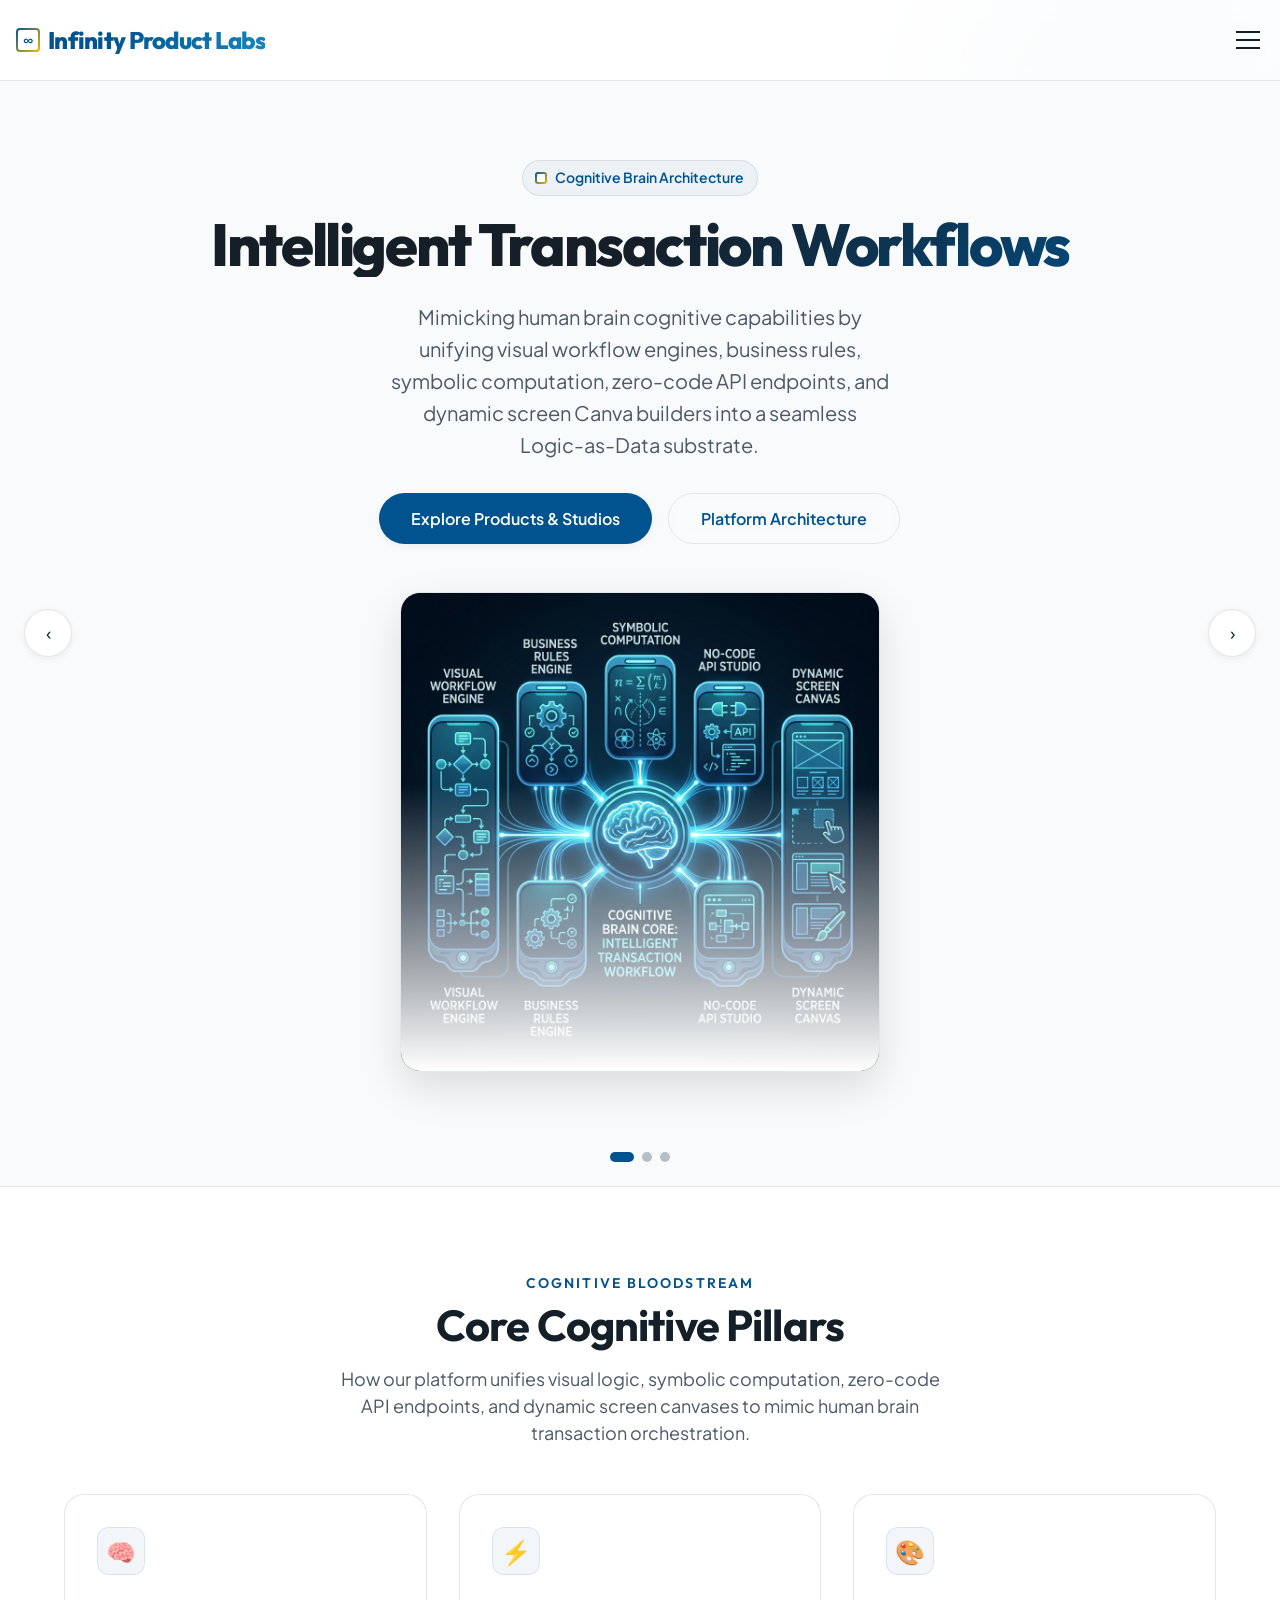
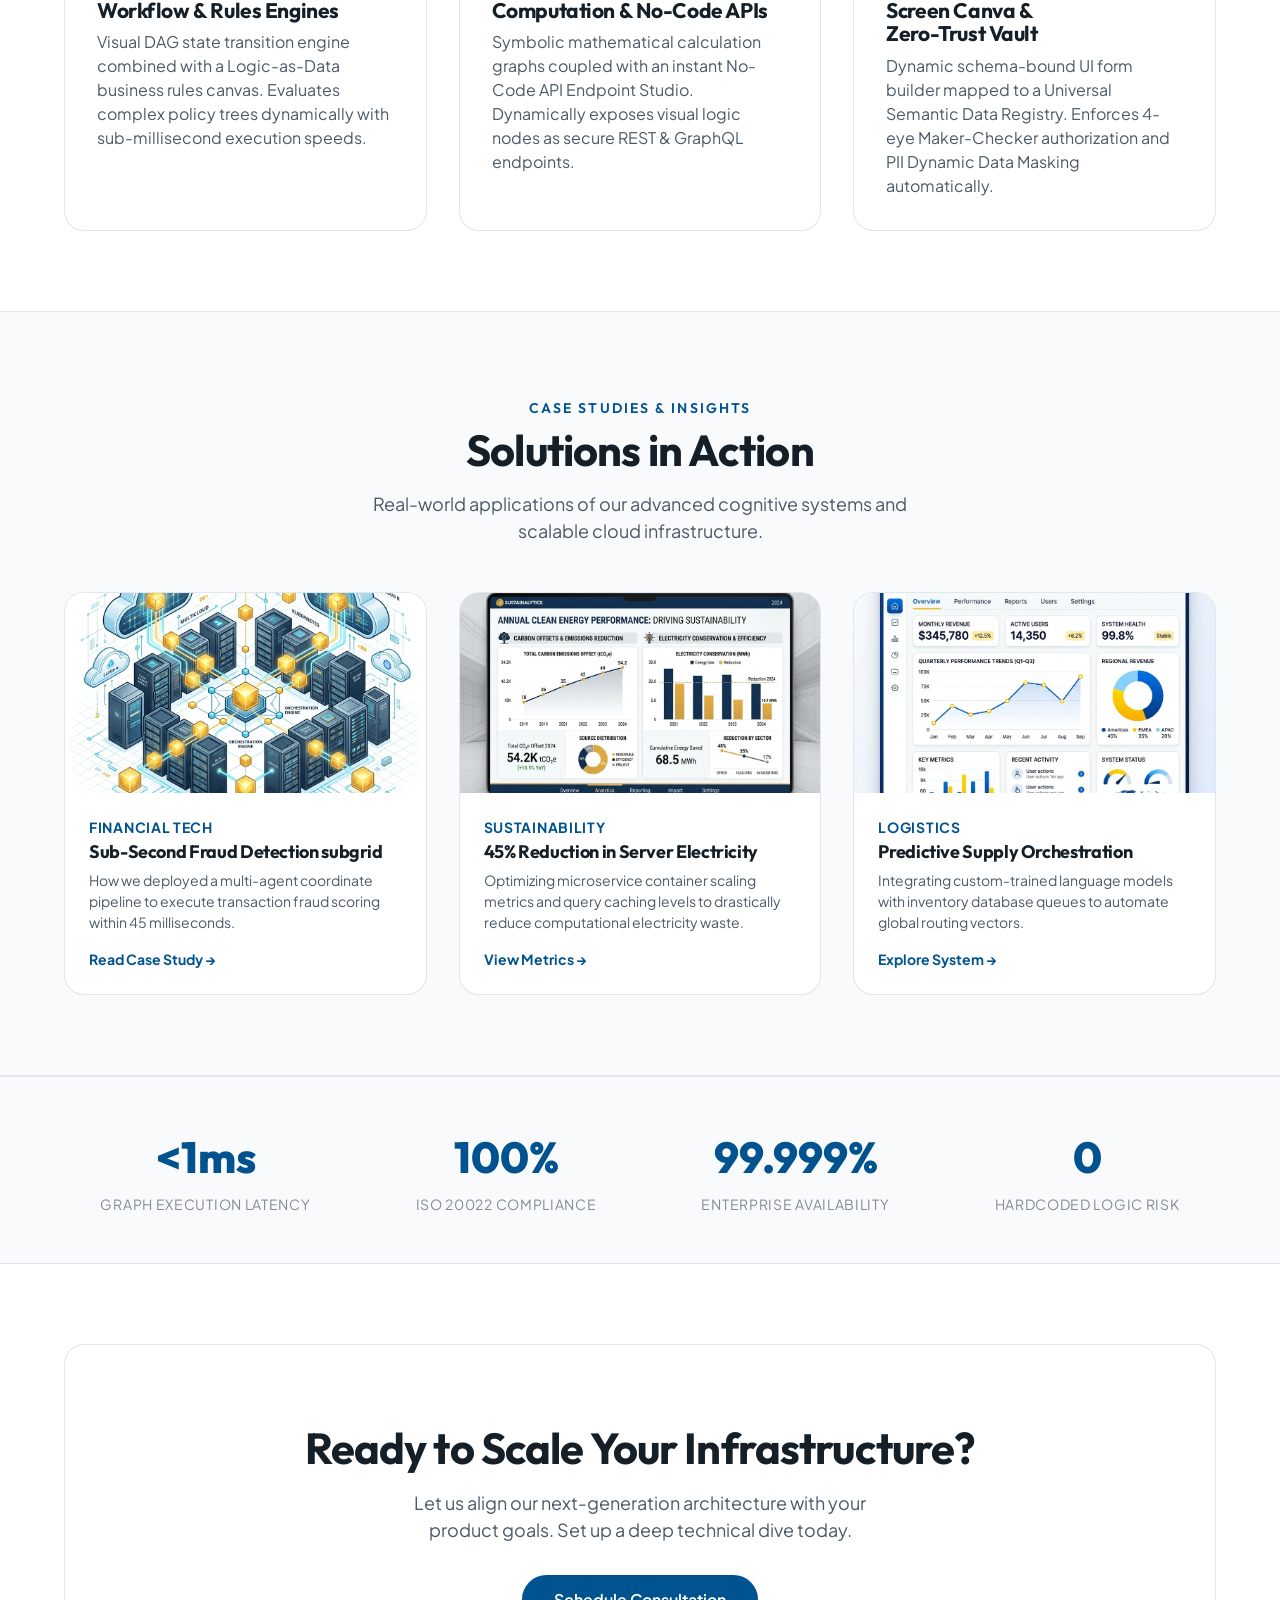
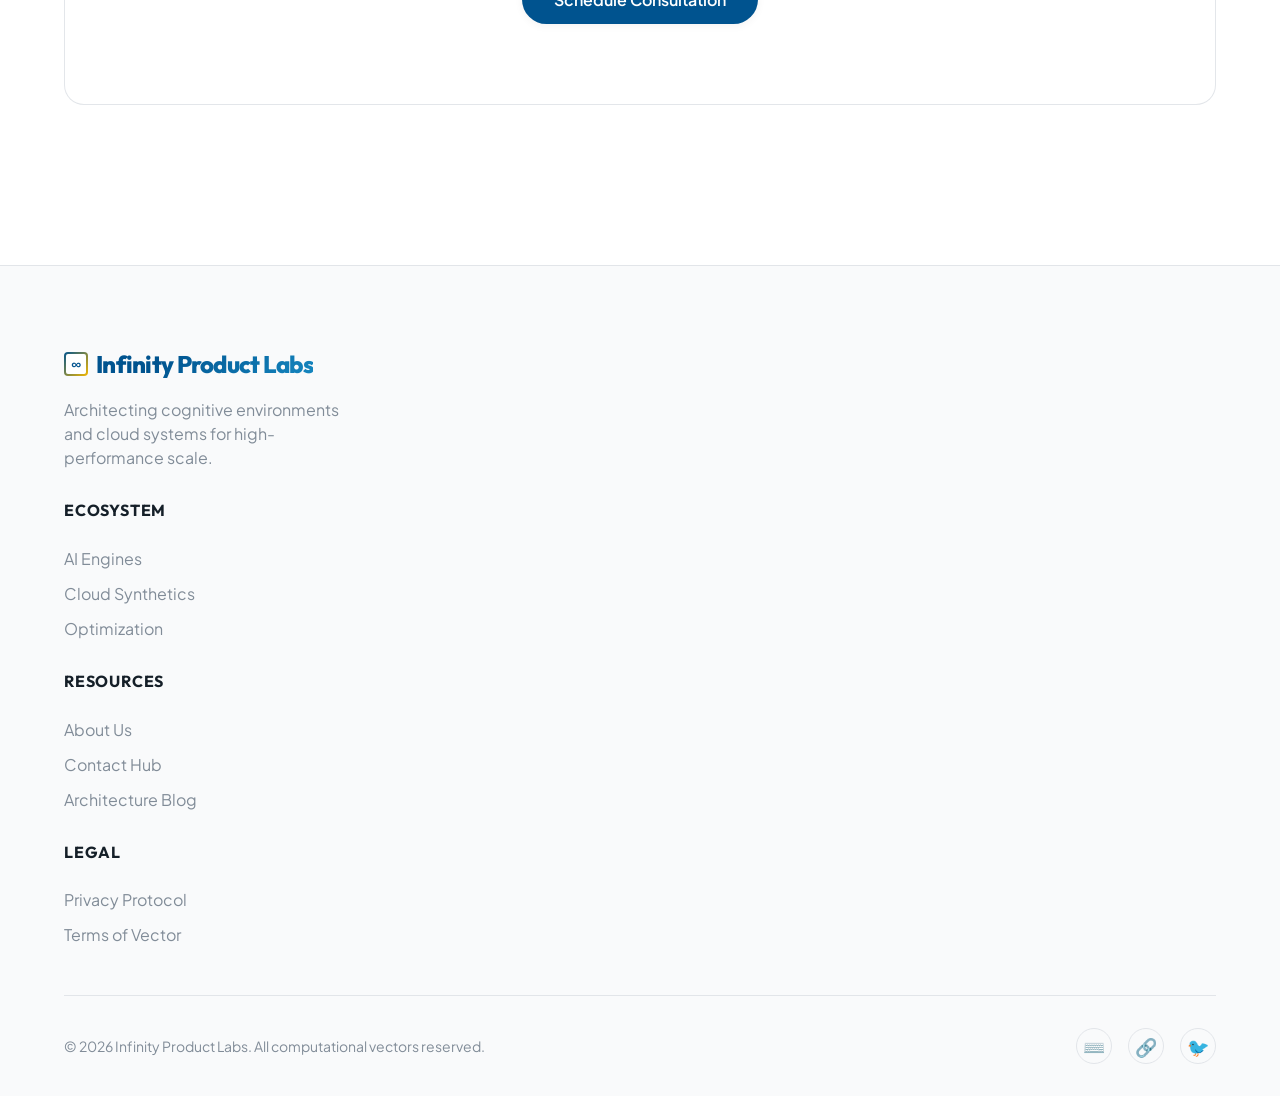
==== commit 674c9336: "fix: adjust breakpoints from 1024 to 1280 to handle long mega-menu items on mid-sized displays" ====
--- a/index.html
+++ b/index.html
@@ -12,10 +12,10 @@
   <meta property="og:image" content="images/hero_graphic.png">
   
   <!-- CSS Stylesheets -->
-  <link rel="stylesheet" href="css/variables.css?v=4.1">
-  <link rel="stylesheet" href="css/reset.css?v=4.1">
-  <link rel="stylesheet" href="css/layout.css?v=4.1">
-  <link rel="stylesheet" href="css/components.css?v=4.1">
+  <link rel="stylesheet" href="css/variables.css?v=4.2">
+  <link rel="stylesheet" href="css/reset.css?v=4.2">
+  <link rel="stylesheet" href="css/layout.css?v=4.2">
+  <link rel="stylesheet" href="css/components.css?v=4.2">
 </head>
 <body>
 
--- a/css/layout.css
+++ b/css/layout.css
@@ -42,7 +42,7 @@
   width: 100%;
 }
 
-@media (max-width: 1250px) {
+@media (max-width: 1400px) {
   .header-container.container {
     padding-left: var(--space-sm);
     padding-right: var(--space-sm);
@@ -388,7 +388,7 @@
 }
 
 /* Responsiveness */
-@media (max-width: 1024px) {
+@media (max-width: 1280px) {
   .nav-toggle {
     display: flex;
   }
--- a/css/components.css
+++ b/css/components.css
@@ -285,7 +285,7 @@
   gap: var(--space-lg);
 }
 
-@media (max-width: 1024px) {
+@media (max-width: 1280px) {
   .hero-grid {
     grid-template-columns: 1fr;
     text-align: center;
@@ -506,7 +506,7 @@
 }
 
 /* Mobile responsive menu overlays */
-@media (max-width: 1024px) {
+@media (max-width: 1280px) {
   .mega-grid {
     grid-template-columns: 1fr;
     gap: var(--space-md);
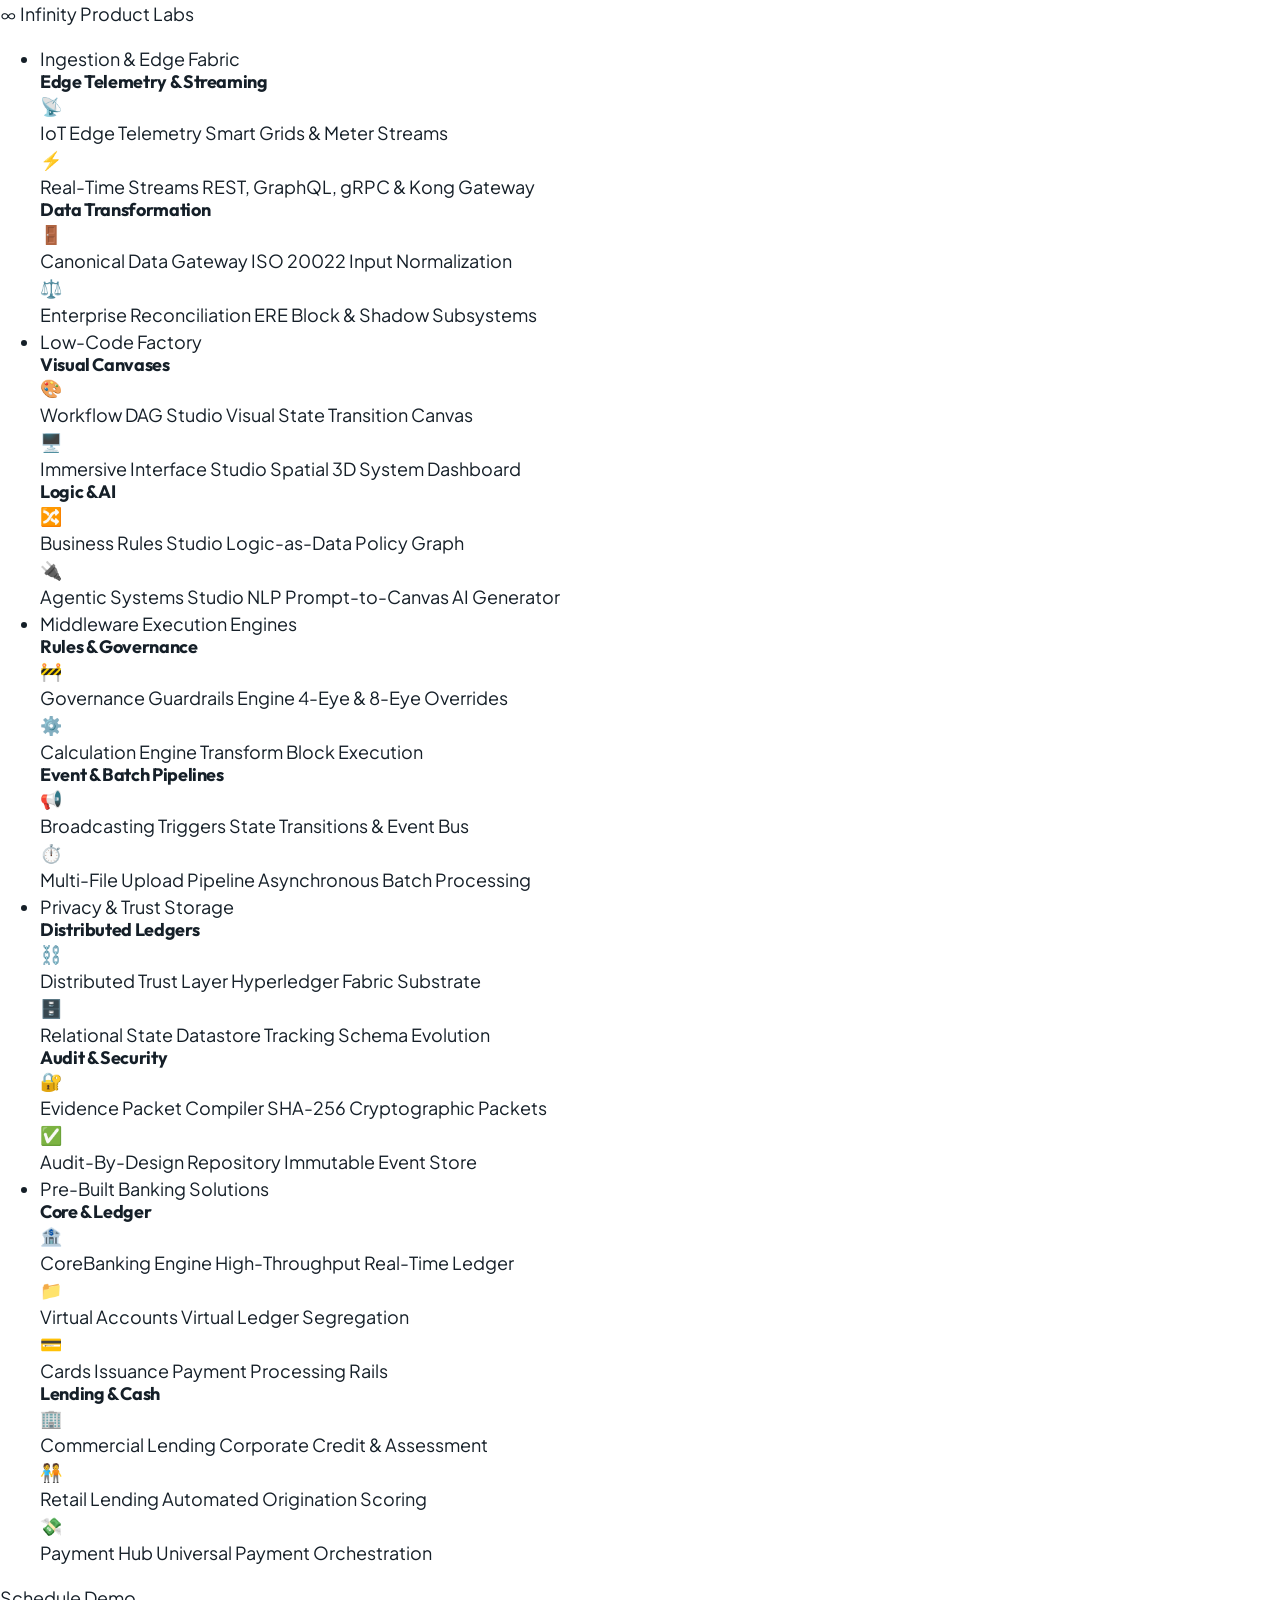
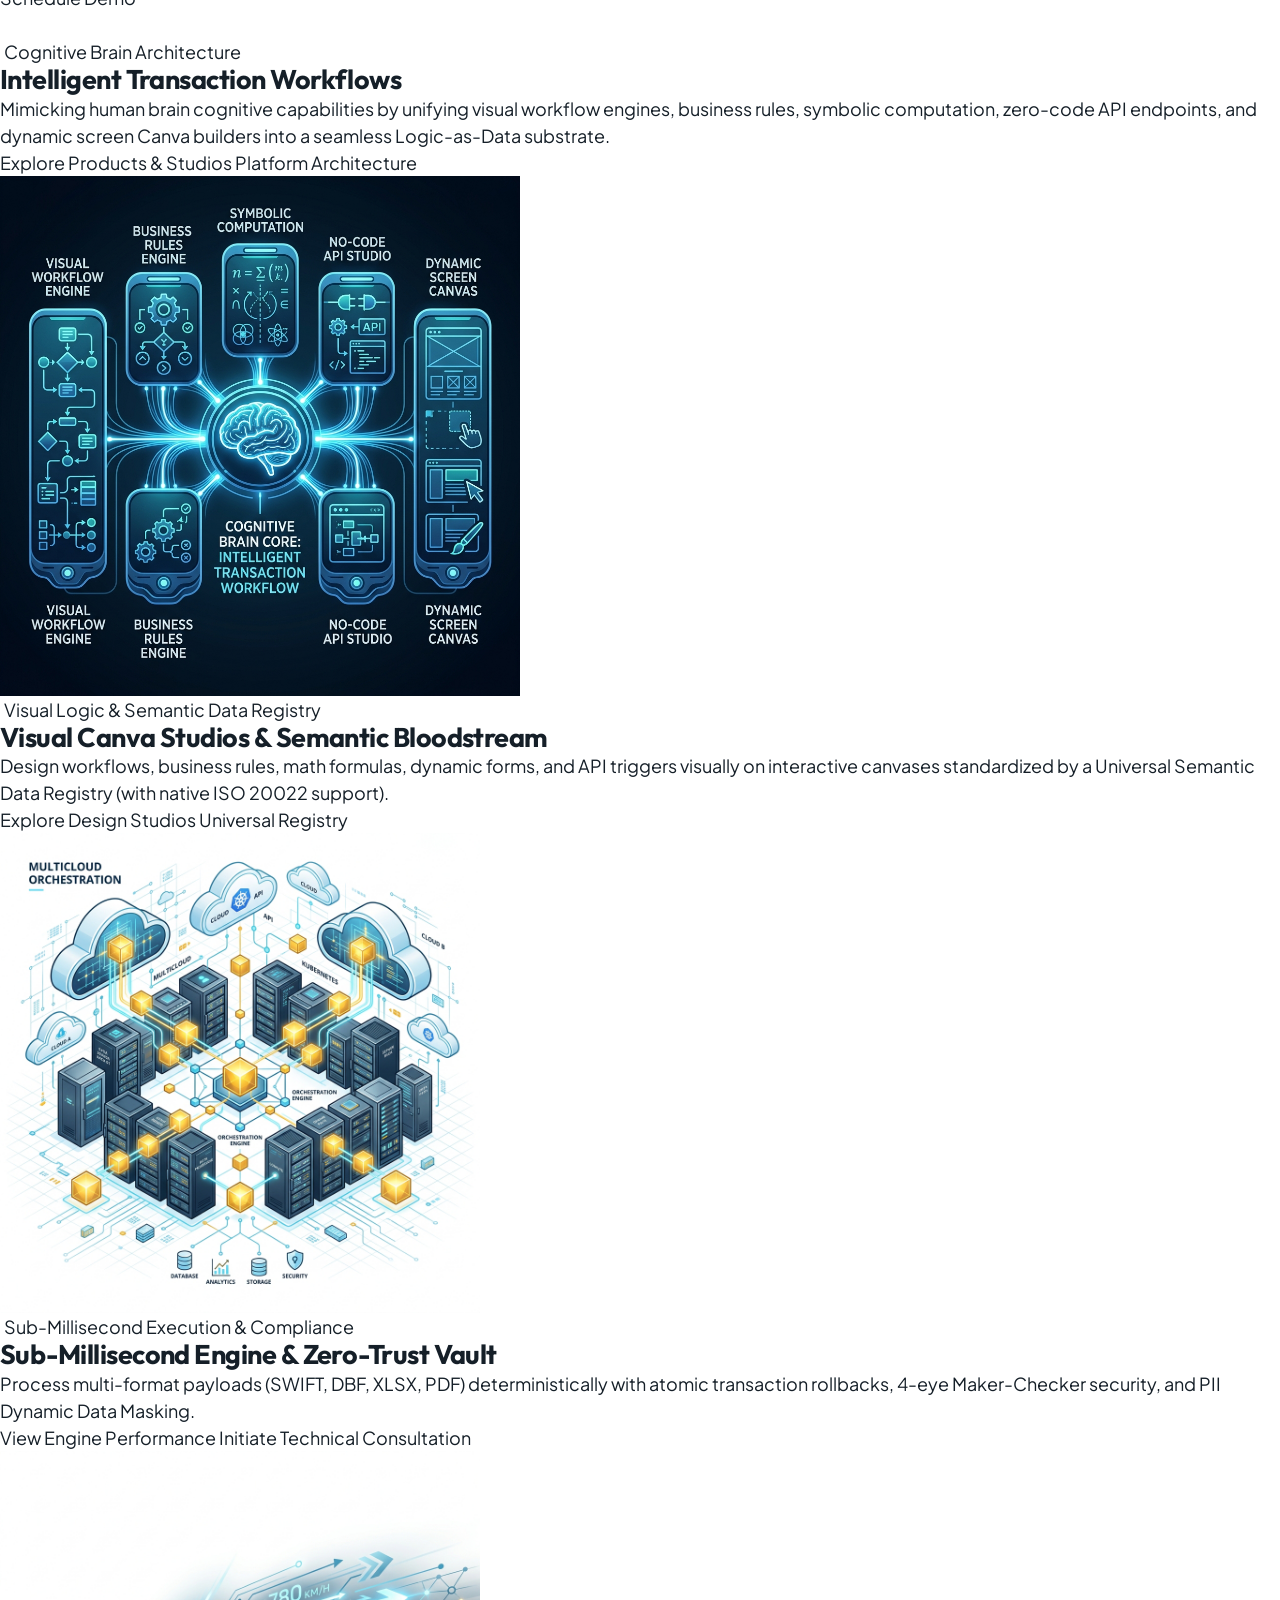
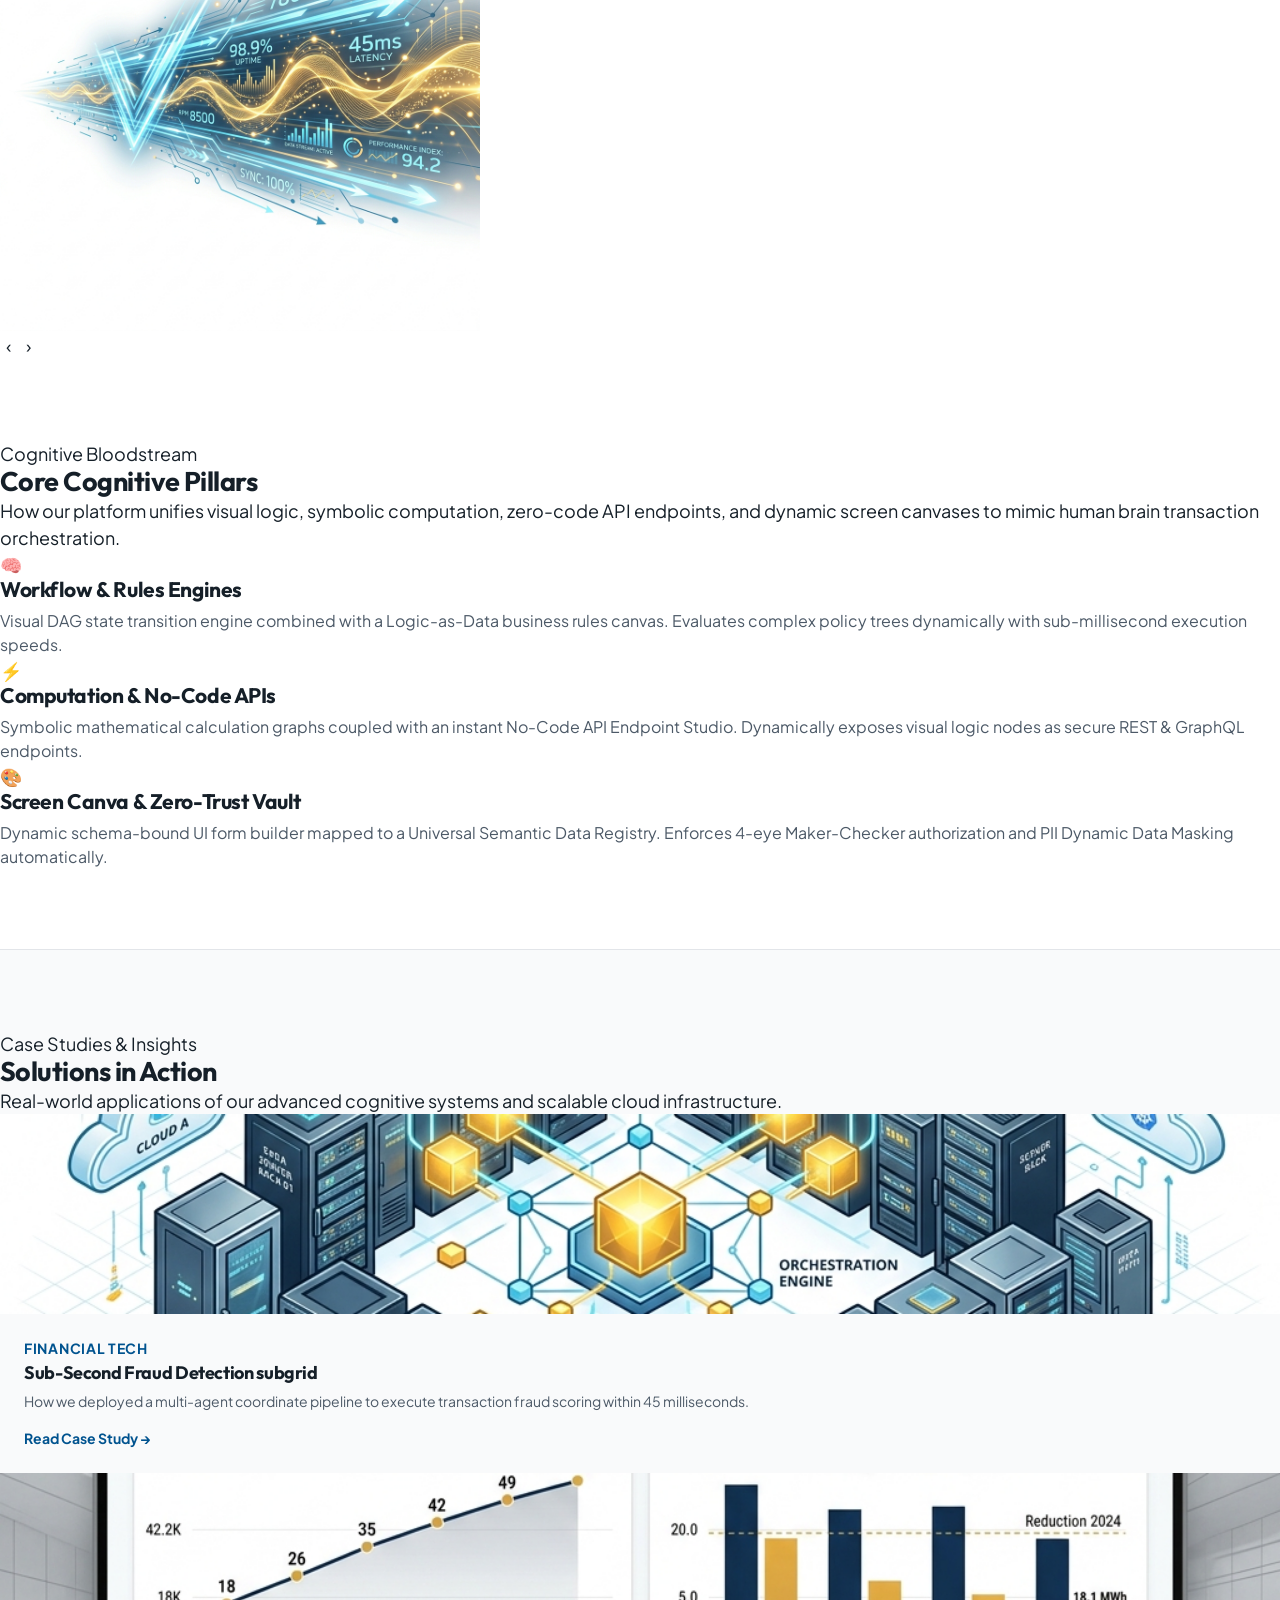
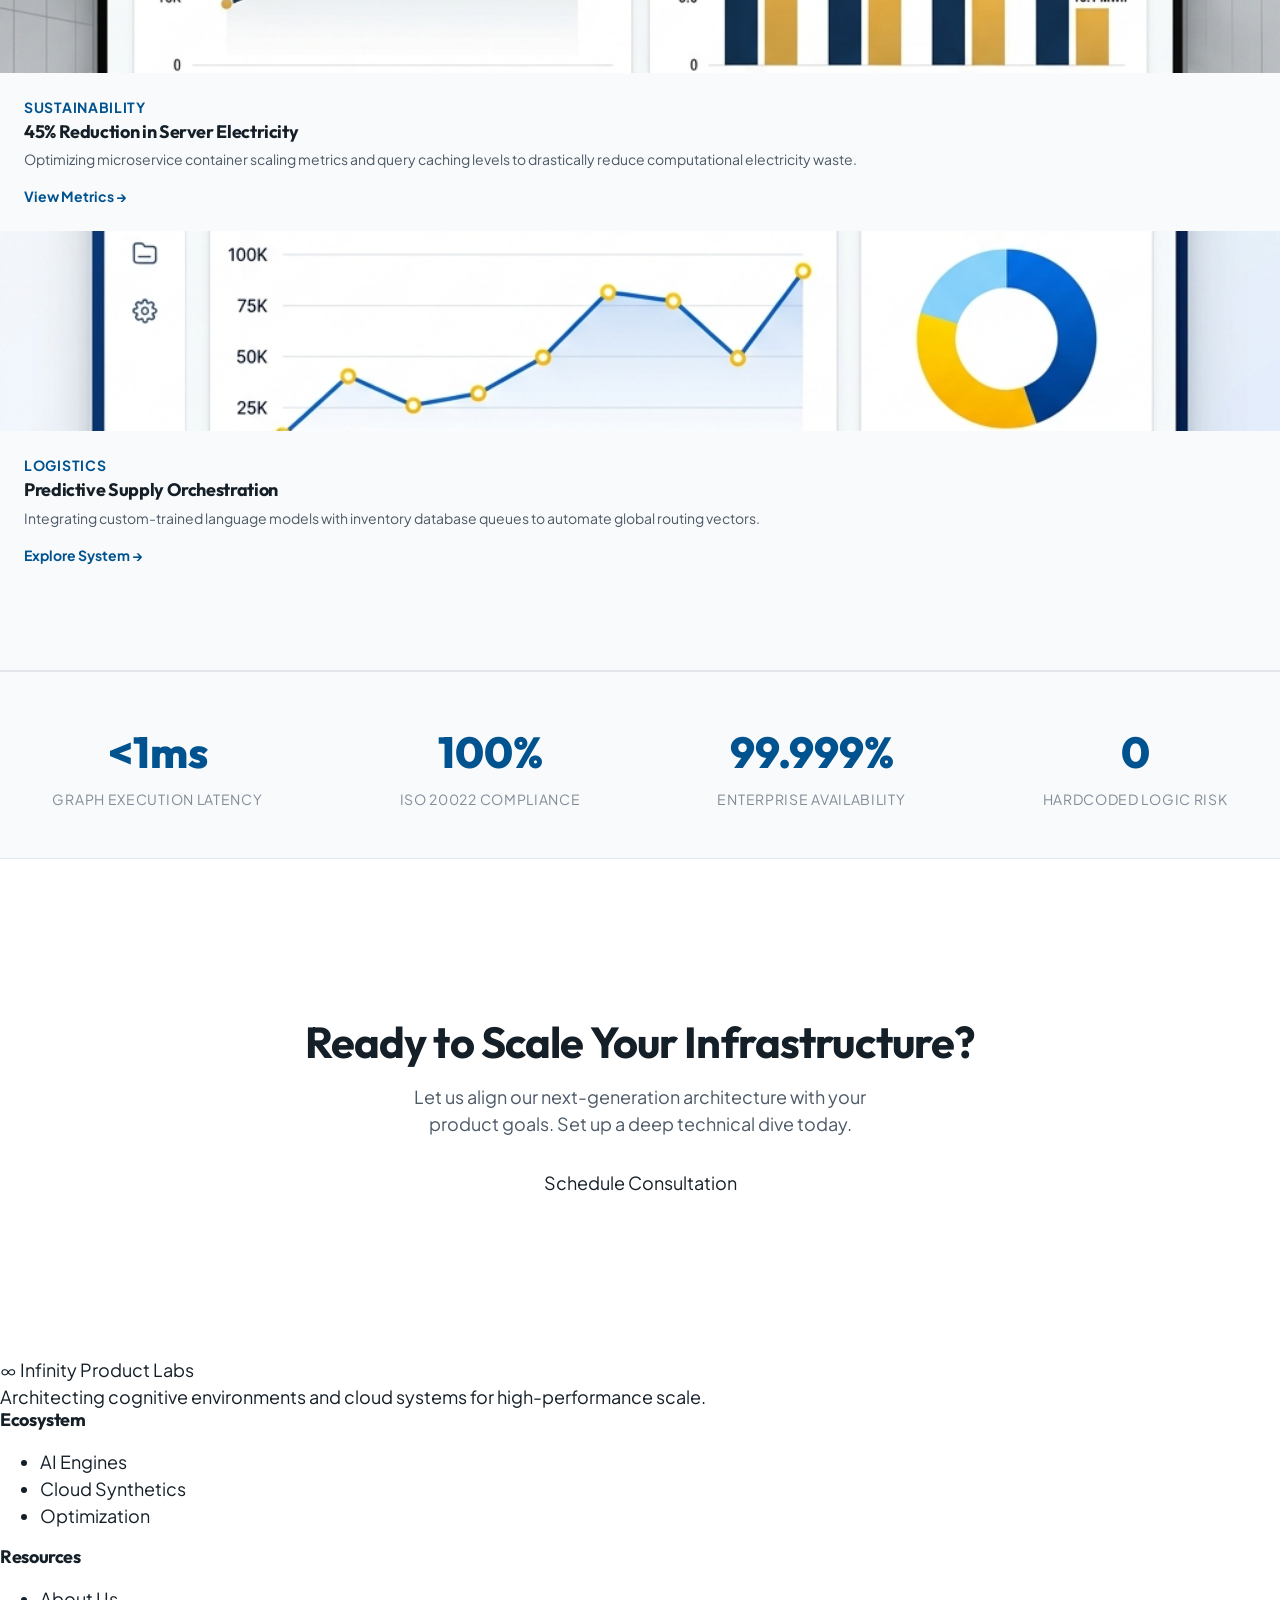
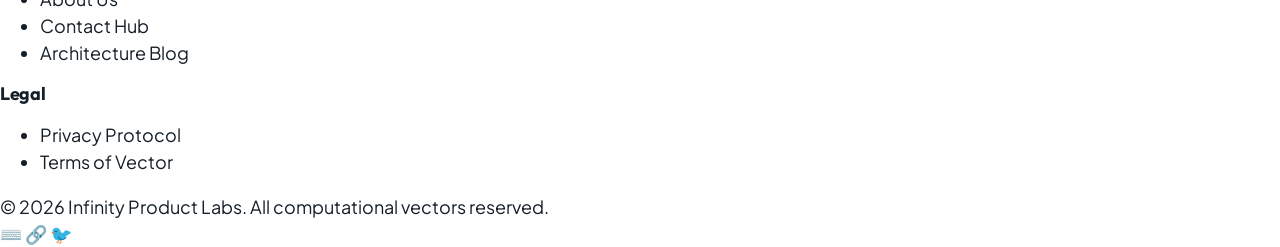
==== commit 79673226: "fix: Map every mega-menu link to explicit query params and section anchors across services, studio, " ====
--- a/index.html
+++ b/index.html
@@ -12,10 +12,10 @@
   <meta property="og:image" content="images/hero_graphic.png">
   
   <!-- CSS Stylesheets -->
-  <link rel="stylesheet" href="css/variables.css?v=4.2">
-  <link rel="stylesheet" href="css/reset.css?v=4.2">
-  <link rel="stylesheet" href="css/layout.css?v=4.2">
-  <link rel="stylesheet" href="css/components.css?v=4.2">
+  <link rel="stylesheet" href="css/variables.css?v=5.0">
+  <link rel="stylesheet" href="css/reset.css?v=5.0">
+  <link rel="stylesheet" href="css/layout-v2.css?v=5.0">
+  <link rel="stylesheet" href="css/components-v2.css?v=5.0">
 </head>
 <body>
 
@@ -34,90 +34,48 @@
         <span class="logo-text">Infinity Product Labs</span>
       </a>
       
-      <nav class="main-nav" id="mainNav" aria-label="Main navigation">
+            <nav class="main-nav" id="mainNav" aria-label="Main navigation">
         <ul class="nav-list">
           
           <!-- Menu 1: Ingestion & Edge Fabric -->
           <li class="nav-item has-mega-menu">
-            <a href="services.html" class="nav-link has-submenu">Ingestion & Edge Fabric</a>
+            <a href="services.html#ingestion-edge" class="nav-link has-submenu">Ingestion & Edge Fabric</a>
             <div class="mega-menu-panel">
               <div class="mega-grid">
-                <!-- Column 1 -->
-                <div class="mega-col">
-                  <h4 class="mega-heading">Edge Telemetry</h4>
-                  <div class="mega-links">
-                    <a href="services.html" class="mega-item">
+                <div class="mega-col">
+                  <h4 class="mega-heading">Edge Telemetry & Streaming</h4>
+                  <div class="mega-links">
+                    <a href="services.html#edge-telemetry" class="mega-item">
                       <div class="mega-item-icon">📡</div>
                       <div class="mega-item-content">
                         <span class="mega-item-title">IoT Edge Telemetry</span>
-                        <span class="mega-item-desc">Smart Grids & Meters</span>
-                      </div>
-                    </a>
-                    <a href="services.html" class="mega-item">
+                        <span class="mega-item-desc">Smart Grids & Meter Streams</span>
+                      </div>
+                    </a>
+                    <a href="services.html#realtime-streams" class="mega-item">
                       <div class="mega-item-icon">⚡</div>
                       <div class="mega-item-content">
                         <span class="mega-item-title">Real-Time Streams</span>
-                        <span class="mega-item-desc">REST, GraphQL, gRPC / Kong API</span>
-                      </div>
-                    </a>
-                  </div>
-                </div>
-                <!-- Column 2 -->
-                <div class="mega-col">
-                  <h4 class="mega-heading">Document AI Extraction</h4>
-                  <div class="mega-links">
-                    <a href="services.html" class="mega-item">
-                      <div class="mega-item-icon">🤖</div>
-                      <div class="mega-item-content">
-                        <span class="mega-item-title">Agentic NLP Extraction</span>
-                        <span class="mega-item-desc">Crew AI / MS Autogen Framework</span>
-                      </div>
-                    </a>
-                    <a href="services.html" class="mega-item">
-                      <div class="mega-item-icon">📄</div>
-                      <div class="mega-item-content">
-                        <span class="mega-item-title">Semi-Structured Files</span>
-                        <span class="mega-item-desc">PDF Reports, Invoices</span>
-                      </div>
-                    </a>
-                  </div>
-                </div>
-                <!-- Column 3 -->
-                <div class="mega-col">
-                  <h4 class="mega-heading">Batch Feeds & Events</h4>
-                  <div class="mega-links">
-                    <a href="services.html" class="mega-item">
-                      <div class="mega-item-icon">📦</div>
-                      <div class="mega-item-content">
-                        <span class="mega-item-title">Structured Batch Feeds</span>
-                        <span class="mega-item-desc">Apache NiFi / SFTP</span>
-                      </div>
-                    </a>
-                    <a href="services.html" class="mega-item">
-                      <div class="mega-item-icon">🚀</div>
-                      <div class="mega-item-content">
-                        <span class="mega-item-title">Event Ingestion Bus</span>
-                        <span class="mega-item-desc">Apache Kafka</span>
-                      </div>
-                    </a>
-                  </div>
-                </div>
-                <!-- Column 4 -->
-                <div class="mega-col">
-                  <h4 class="mega-heading">Secure AI Gateway</h4>
-                  <div class="mega-links">
-                    <a href="services.html" class="mega-item">
-                      <div class="mega-item-icon">🛡️</div>
-                      <div class="mega-item-content">
-                        <span class="mega-item-title">Presidio PII Scrubbing</span>
-                        <span class="mega-item-desc">Inline Transformation Proxy</span>
-                      </div>
-                    </a>
-                    <a href="services.html" class="mega-item">
-                      <div class="mega-item-icon">🔑</div>
-                      <div class="mega-item-content">
-                        <span class="mega-item-title">Field-Level Tokenization</span>
-                        <span class="mega-item-desc">SHA-256 Metadata Anchors</span>
+                        <span class="mega-item-desc">REST, GraphQL, gRPC & Kong Gateway</span>
+                      </div>
+                    </a>
+                  </div>
+                </div>
+                <div class="mega-col">
+                  <h4 class="mega-heading">Data Transformation</h4>
+                  <div class="mega-links">
+                    <a href="services.html#canonical-gateway" class="mega-item">
+                      <div class="mega-item-icon">🚪</div>
+                      <div class="mega-item-content">
+                        <span class="mega-item-title">Canonical Data Gateway</span>
+                        <span class="mega-item-desc">ISO 20022 Input Normalization</span>
+                      </div>
+                    </a>
+                    <a href="services.html#reconciliation" class="mega-item">
+                      <div class="mega-item-icon">⚖️</div>
+                      <div class="mega-item-content">
+                        <span class="mega-item-title">Enterprise Reconciliation</span>
+                        <span class="mega-item-desc">ERE Block & Shadow Subsystems</span>
                       </div>
                     </a>
                   </div>
@@ -128,85 +86,43 @@
 
           <!-- Menu 2: Low-Code Factory -->
           <li class="nav-item has-mega-menu">
-            <a href="studio.html" class="nav-link has-submenu">Low-Code Factory</a>
+            <a href="studio.html?id=workflow" class="nav-link has-submenu">Low-Code Factory</a>
             <div class="mega-menu-panel">
               <div class="mega-grid">
-                <!-- Column 1 -->
-                <div class="mega-col">
-                  <h4 class="mega-heading">Process & UI</h4>
-                  <div class="mega-links">
-                    <a href="studio.html" class="mega-item">
-                      <div class="mega-item-icon">🔗</div>
-                      <div class="mega-item-content">
-                        <span class="mega-item-title">Workflow & State Studio</span>
-                        <span class="mega-item-desc">State Orchestration (The Glue)</span>
-                      </div>
-                    </a>
-                    <a href="studio.html" class="mega-item">
+                <div class="mega-col">
+                  <h4 class="mega-heading">Visual Canvases</h4>
+                  <div class="mega-links">
+                    <a href="studio.html?id=workflow" class="mega-item">
+                      <div class="mega-item-icon">🎨</div>
+                      <div class="mega-item-content">
+                        <span class="mega-item-title">Workflow DAG Studio</span>
+                        <span class="mega-item-desc">Visual State Transition Canvas</span>
+                      </div>
+                    </a>
+                    <a href="studio.html?id=immersive" class="mega-item">
                       <div class="mega-item-icon">🖥️</div>
                       <div class="mega-item-content">
-                        <span class="mega-item-title">Dynamic Screen Designer</span>
-                        <span class="mega-item-desc">Advanced GUI Builder</span>
-                      </div>
-                    </a>
-                  </div>
-                </div>
-                <!-- Column 2 -->
-                <div class="mega-col">
-                  <h4 class="mega-heading">Logic & Rules</h4>
-                  <div class="mega-links">
-                    <a href="studio.html" class="mega-item">
-                      <div class="mega-item-icon">🧠</div>
-                      <div class="mega-item-content">
-                        <span class="mega-item-title">Business Rules Engine</span>
-                        <span class="mega-item-desc">State Machine Metadata (The Brain)</span>
-                      </div>
-                    </a>
-                    <a href="studio.html" class="mega-item">
-                      <div class="mega-item-icon">➕</div>
-                      <div class="mega-item-content">
-                        <span class="mega-item-title">Calculation Formula Designer</span>
-                        <span class="mega-item-desc">Symbolic Math Nodes</span>
-                      </div>
-                    </a>
-                  </div>
-                </div>
-                <!-- Column 3 -->
-                <div class="mega-col">
-                  <h4 class="mega-heading">Data Mapping & Integration</h4>
-                  <div class="mega-links">
-                    <a href="studio.html" class="mega-item">
-                      <div class="mega-item-icon">🗺️</div>
-                      <div class="mega-item-content">
-                        <span class="mega-item-title">Visual Mapper Panel</span>
-                        <span class="mega-item-desc">Schema Mapping Manifest (The Connect)</span>
-                      </div>
-                    </a>
-                    <a href="studio.html" class="mega-item">
+                        <span class="mega-item-title">Immersive Interface Studio</span>
+                        <span class="mega-item-desc">Spatial 3D System Dashboard</span>
+                      </div>
+                    </a>
+                  </div>
+                </div>
+                <div class="mega-col">
+                  <h4 class="mega-heading">Logic & AI</h4>
+                  <div class="mega-links">
+                    <a href="studio.html?id=rules" class="mega-item">
+                      <div class="mega-item-icon">🔀</div>
+                      <div class="mega-item-content">
+                        <span class="mega-item-title">Business Rules Studio</span>
+                        <span class="mega-item-desc">Logic-as-Data Policy Graph</span>
+                      </div>
+                    </a>
+                    <a href="studio.html?id=agentic" class="mega-item">
                       <div class="mega-item-icon">🔌</div>
                       <div class="mega-item-content">
-                        <span class="mega-item-title">Visual API Designer</span>
-                        <span class="mega-item-desc">Orchestration Integrations</span>
-                      </div>
-                    </a>
-                  </div>
-                </div>
-                <!-- Column 4 -->
-                <div class="mega-col">
-                  <h4 class="mega-heading">AI Assistants</h4>
-                  <div class="mega-links">
-                    <a href="studio.html" class="mega-item">
-                      <div class="mega-item-icon">💬</div>
-                      <div class="mega-item-content">
-                        <span class="mega-item-title">NLP Prompt-to-Canvas</span>
-                        <span class="mega-item-desc">Compiler Assistant</span>
-                      </div>
-                    </a>
-                    <a href="studio.html" class="mega-item">
-                      <div class="mega-item-icon">🧩</div>
-                      <div class="mega-item-content">
-                        <span class="mega-item-title">Decomposition Module</span>
-                        <span class="mega-item-desc">Rules & Formulas Extractor</span>
+                        <span class="mega-item-title">Agentic Systems Studio</span>
+                        <span class="mega-item-desc">NLP Prompt-to-Canvas AI Generator</span>
                       </div>
                     </a>
                   </div>
@@ -217,61 +133,20 @@
 
           <!-- Menu 3: Middleware Execution Engines -->
           <li class="nav-item has-mega-menu">
-            <a href="services.html" class="nav-link has-submenu">Middleware Execution Engines</a>
+            <a href="services.html#middleware-engines" class="nav-link has-submenu">Middleware Execution Engines</a>
             <div class="mega-menu-panel">
               <div class="mega-grid">
-                <!-- Column 1 -->
-                <div class="mega-col">
-                  <h4 class="mega-heading">Semantic Hub & Transformation</h4>
-                  <div class="mega-links">
-                    <a href="services.html" class="mega-item">
-                      <div class="mega-item-icon">📖</div>
-                      <div class="mega-item-content">
-                        <span class="mega-item-title">ISO Business Field Registry</span>
-                        <span class="mega-item-desc">Dynamic Filtering Arrays</span>
-                      </div>
-                    </a>
-                    <a href="services.html" class="mega-item">
-                      <div class="mega-item-icon">🔄</div>
-                      <div class="mega-item-content">
-                        <span class="mega-item-title">Transformation Mappers</span>
-                        <span class="mega-item-desc">Backed by Rules/Math</span>
-                      </div>
-                    </a>
-                  </div>
-                </div>
-                <!-- Column 2 -->
-                <div class="mega-col">
-                  <h4 class="mega-heading">Lego Block Engines</h4>
-                  <div class="mega-links">
-                    <a href="services.html" class="mega-item">
-                      <div class="mega-item-icon">🚪</div>
-                      <div class="mega-item-content">
-                        <span class="mega-item-title">Canonical Data Gateway</span>
-                        <span class="mega-item-desc">Input Block Normalization</span>
-                      </div>
-                    </a>
-                    <a href="services.html" class="mega-item">
-                      <div class="mega-item-icon">⚖️</div>
-                      <div class="mega-item-content">
-                        <span class="mega-item-title">Enterprise Reconciliation</span>
-                        <span class="mega-item-desc">ERE Block & Shadow Subsystems</span>
-                      </div>
-                    </a>
-                  </div>
-                </div>
-                <!-- Column 3 -->
-                <div class="mega-col">
-                  <h4 class="mega-heading">Control & Processing</h4>
-                  <div class="mega-links">
-                    <a href="services.html" class="mega-item">
+                <div class="mega-col">
+                  <h4 class="mega-heading">Rules & Governance</h4>
+                  <div class="mega-links">
+                    <a href="services.html#governance-engine" class="mega-item">
                       <div class="mega-item-icon">🚧</div>
                       <div class="mega-item-content">
                         <span class="mega-item-title">Governance Guardrails Engine</span>
-                        <span class="mega-item-desc">Gate Block - 4-Eye/8-Eye Overrides</span>
-                      </div>
-                    </a>
-                    <a href="services.html" class="mega-item">
+                        <span class="mega-item-desc">4-Eye & 8-Eye Overrides</span>
+                      </div>
+                    </a>
+                    <a href="services.html#calculation-engine" class="mega-item">
                       <div class="mega-item-icon">⚙️</div>
                       <div class="mega-item-content">
                         <span class="mega-item-title">Calculation Engine</span>
@@ -280,22 +155,21 @@
                     </a>
                   </div>
                 </div>
-                <!-- Column 4 -->
-                <div class="mega-col">
-                  <h4 class="mega-heading">Event Bus Engine</h4>
-                  <div class="mega-links">
-                    <a href="services.html" class="mega-item">
+                <div class="mega-col">
+                  <h4 class="mega-heading">Event & Batch Pipelines</h4>
+                  <div class="mega-links">
+                    <a href="services.html#broadcasting-triggers" class="mega-item">
                       <div class="mega-item-icon">📢</div>
                       <div class="mega-item-content">
                         <span class="mega-item-title">Broadcasting Triggers</span>
-                        <span class="mega-item-desc">State Transitions & Rule Executions</span>
-                      </div>
-                    </a>
-                    <a href="services.html" class="mega-item">
+                        <span class="mega-item-desc">State Transitions & Event Bus</span>
+                      </div>
+                    </a>
+                    <a href="services.html#upload-pipeline" class="mega-item">
                       <div class="mega-item-icon">⏱️</div>
                       <div class="mega-item-content">
                         <span class="mega-item-title">Multi-File Upload Pipeline</span>
-                        <span class="mega-item-desc">Asynchronous Processing</span>
+                        <span class="mega-item-desc">Asynchronous Batch Processing</span>
                       </div>
                     </a>
                   </div>
@@ -306,21 +180,20 @@
 
           <!-- Menu 4: Privacy & Trust Storage -->
           <li class="nav-item has-mega-menu">
-            <a href="services.html" class="nav-link has-submenu">Privacy & Trust Storage</a>
+            <a href="services.html#privacy-trust" class="nav-link has-submenu">Privacy & Trust Storage</a>
             <div class="mega-menu-panel">
               <div class="mega-grid">
-                <!-- Column 1 -->
                 <div class="mega-col">
                   <h4 class="mega-heading">Distributed Ledgers</h4>
                   <div class="mega-links">
-                    <a href="services.html" class="mega-item">
+                    <a href="services.html#distributed-trust" class="mega-item">
                       <div class="mega-item-icon">⛓️</div>
                       <div class="mega-item-content">
                         <span class="mega-item-title">Distributed Trust Layer</span>
-                        <span class="mega-item-desc">Blockchain / Hyperledger Fabric</span>
-                      </div>
-                    </a>
-                    <a href="services.html" class="mega-item">
+                        <span class="mega-item-desc">Hyperledger Fabric Substrate</span>
+                      </div>
+                    </a>
+                    <a href="services.html#relational-datastore" class="mega-item">
                       <div class="mega-item-icon">🗄️</div>
                       <div class="mega-item-content">
                         <span class="mega-item-title">Relational State Datastore</span>
@@ -329,22 +202,21 @@
                     </a>
                   </div>
                 </div>
-                <!-- Column 2 -->
                 <div class="mega-col">
                   <h4 class="mega-heading">Audit & Security</h4>
                   <div class="mega-links">
-                    <a href="services.html" class="mega-item">
+                    <a href="services.html#evidence-compiler" class="mega-item">
                       <div class="mega-item-icon">🔐</div>
                       <div class="mega-item-content">
-                        <span class="mega-item-title">Cryptographic Evidence Packet Compiler</span>
-                        <span class="mega-item-desc">SHA-256 Hashes</span>
-                      </div>
-                    </a>
-                    <a href="services.html" class="mega-item">
+                        <span class="mega-item-title">Evidence Packet Compiler</span>
+                        <span class="mega-item-desc">SHA-256 Cryptographic Packets</span>
+                      </div>
+                    </a>
+                    <a href="services.html#audit-repository" class="mega-item">
                       <div class="mega-item-icon">✅</div>
                       <div class="mega-item-content">
                         <span class="mega-item-title">Audit-By-Design Repository</span>
-                        <span class="mega-item-desc">MongoDB Immutable Event Store</span>
+                        <span class="mega-item-desc">Immutable Event Store</span>
                       </div>
                     </a>
                   </div>
@@ -355,86 +227,57 @@
 
           <!-- Menu 5: Pre-Built Banking Solutions -->
           <li class="nav-item has-mega-menu">
-            <a href="product.html" class="nav-link has-submenu">Pre-Built Banking Solutions</a>
+            <a href="product.html?id=corebanking" class="nav-link has-submenu">Pre-Built Banking Solutions</a>
             <div class="mega-menu-panel">
               <div class="mega-grid">
-                <!-- Column 1 -->
-                <div class="mega-col">
-                  <h4 class="mega-heading">Core & Channels</h4>
-                  <div class="mega-links">
-                    <a href="product.html" class="mega-item">
+                <div class="mega-col">
+                  <h4 class="mega-heading">Core & Ledger</h4>
+                  <div class="mega-links">
+                    <a href="product.html?id=corebanking" class="mega-item">
                       <div class="mega-item-icon">🏦</div>
                       <div class="mega-item-content">
-                        <span class="mega-item-title">CoreBanking</span>
-                        <span class="mega-item-desc">High-throughput real-time ledger</span>
-                      </div>
-                    </a>
-                    <a href="product.html" class="mega-item">
+                        <span class="mega-item-title">CoreBanking Engine</span>
+                        <span class="mega-item-desc">High-Throughput Real-Time Ledger</span>
+                      </div>
+                    </a>
+                    <a href="product.html?id=virtualaccounts" class="mega-item">
                       <div class="mega-item-icon">📁</div>
                       <div class="mega-item-content">
                         <span class="mega-item-title">Virtual Accounts</span>
-                        <span class="mega-item-desc">Dynamic virtual ledger segregation</span>
-                      </div>
-                    </a>
-                    <a href="product.html" class="mega-item">
+                        <span class="mega-item-desc">Virtual Ledger Segregation</span>
+                      </div>
+                    </a>
+                    <a href="product.html?id=cards" class="mega-item">
                       <div class="mega-item-icon">💳</div>
                       <div class="mega-item-content">
                         <span class="mega-item-title">Cards Issuance</span>
-                        <span class="mega-item-desc">Payment processing rails</span>
-                      </div>
-                    </a>
-                  </div>
-                </div>
-                <!-- Column 2 -->
-                <div class="mega-col">
-                  <h4 class="mega-heading">Lending & Structured</h4>
-                  <div class="mega-links">
-                    <a href="product.html" class="mega-item">
+                        <span class="mega-item-desc">Payment Processing Rails</span>
+                      </div>
+                    </a>
+                  </div>
+                </div>
+                <div class="mega-col">
+                  <h4 class="mega-heading">Lending & Cash</h4>
+                  <div class="mega-links">
+                    <a href="product.html?id=commerciallending" class="mega-item">
                       <div class="mega-item-icon">🏢</div>
                       <div class="mega-item-content">
                         <span class="mega-item-title">Commercial Lending</span>
-                        <span class="mega-item-desc">Corporate credit assessment</span>
-                      </div>
-                    </a>
-                    <a href="product.html" class="mega-item">
+                        <span class="mega-item-desc">Corporate Credit & Assessment</span>
+                      </div>
+                    </a>
+                    <a href="product.html?id=retaillending" class="mega-item">
                       <div class="mega-item-icon">🧑‍🤝‍🧑</div>
                       <div class="mega-item-content">
                         <span class="mega-item-title">Retail Lending</span>
-                        <span class="mega-item-desc">Automated consumer origination</span>
-                      </div>
-                    </a>
-                    <a href="product.html" class="mega-item">
-                      <div class="mega-item-icon">🌍</div>
-                      <div class="mega-item-content">
-                        <span class="mega-item-title">Trade & Structured Finance</span>
-                        <span class="mega-item-desc">Asset-backed securitization</span>
-                      </div>
-                    </a>
-                  </div>
-                </div>
-                <!-- Column 3 -->
-                <div class="mega-col">
-                  <h4 class="mega-heading">Liquidity & Cash</h4>
-                  <div class="mega-links">
-                    <a href="product.html" class="mega-item">
+                        <span class="mega-item-desc">Automated Origination Scoring</span>
+                      </div>
+                    </a>
+                    <a href="product.html?id=paymenthub" class="mega-item">
                       <div class="mega-item-icon">💸</div>
                       <div class="mega-item-content">
                         <span class="mega-item-title">Payment Hub</span>
-                        <span class="mega-item-desc">Universal payment orchestration</span>
-                      </div>
-                    </a>
-                    <a href="product.html" class="mega-item">
-                      <div class="mega-item-icon">🔗</div>
-                      <div class="mega-item-content">
-                        <span class="mega-item-title">Supply Chain Finance</span>
-                        <span class="mega-item-desc">Receivables financing</span>
-                      </div>
-                    </a>
-                    <a href="product.html" class="mega-item">
-                      <div class="mega-item-icon">📊</div>
-                      <div class="mega-item-content">
-                        <span class="mega-item-title">Treasury Management</span>
-                        <span class="mega-item-desc">Risk boundaries & hedging</span>
+                        <span class="mega-item-desc">Universal Payment Orchestration</span>
                       </div>
                     </a>
                   </div>
@@ -442,17 +285,11 @@
               </div>
             </div>
           </li>
-          
+
         </ul>
-
+        
         <div class="nav-actions">
           <a href="contact.html" class="btn btn-primary nav-cta">Schedule Demo</a>
-          <!-- Mobile Menu Toggle -->
-          <button class="mobile-menu-toggle" id="mobileMenuToggle" aria-label="Toggle mobile menu" aria-expanded="false">
-            <span class="bar"></span>
-            <span class="bar"></span>
-            <span class="bar"></span>
-          </button>
         </div>
       </nav>
 
@@ -707,6 +544,6 @@
   </footer>
 
   <!-- Scripts -->
-  <script src="js/main.js"></script>
+  <script src="js/main-v2.js"></script>
 </body>
 </html>
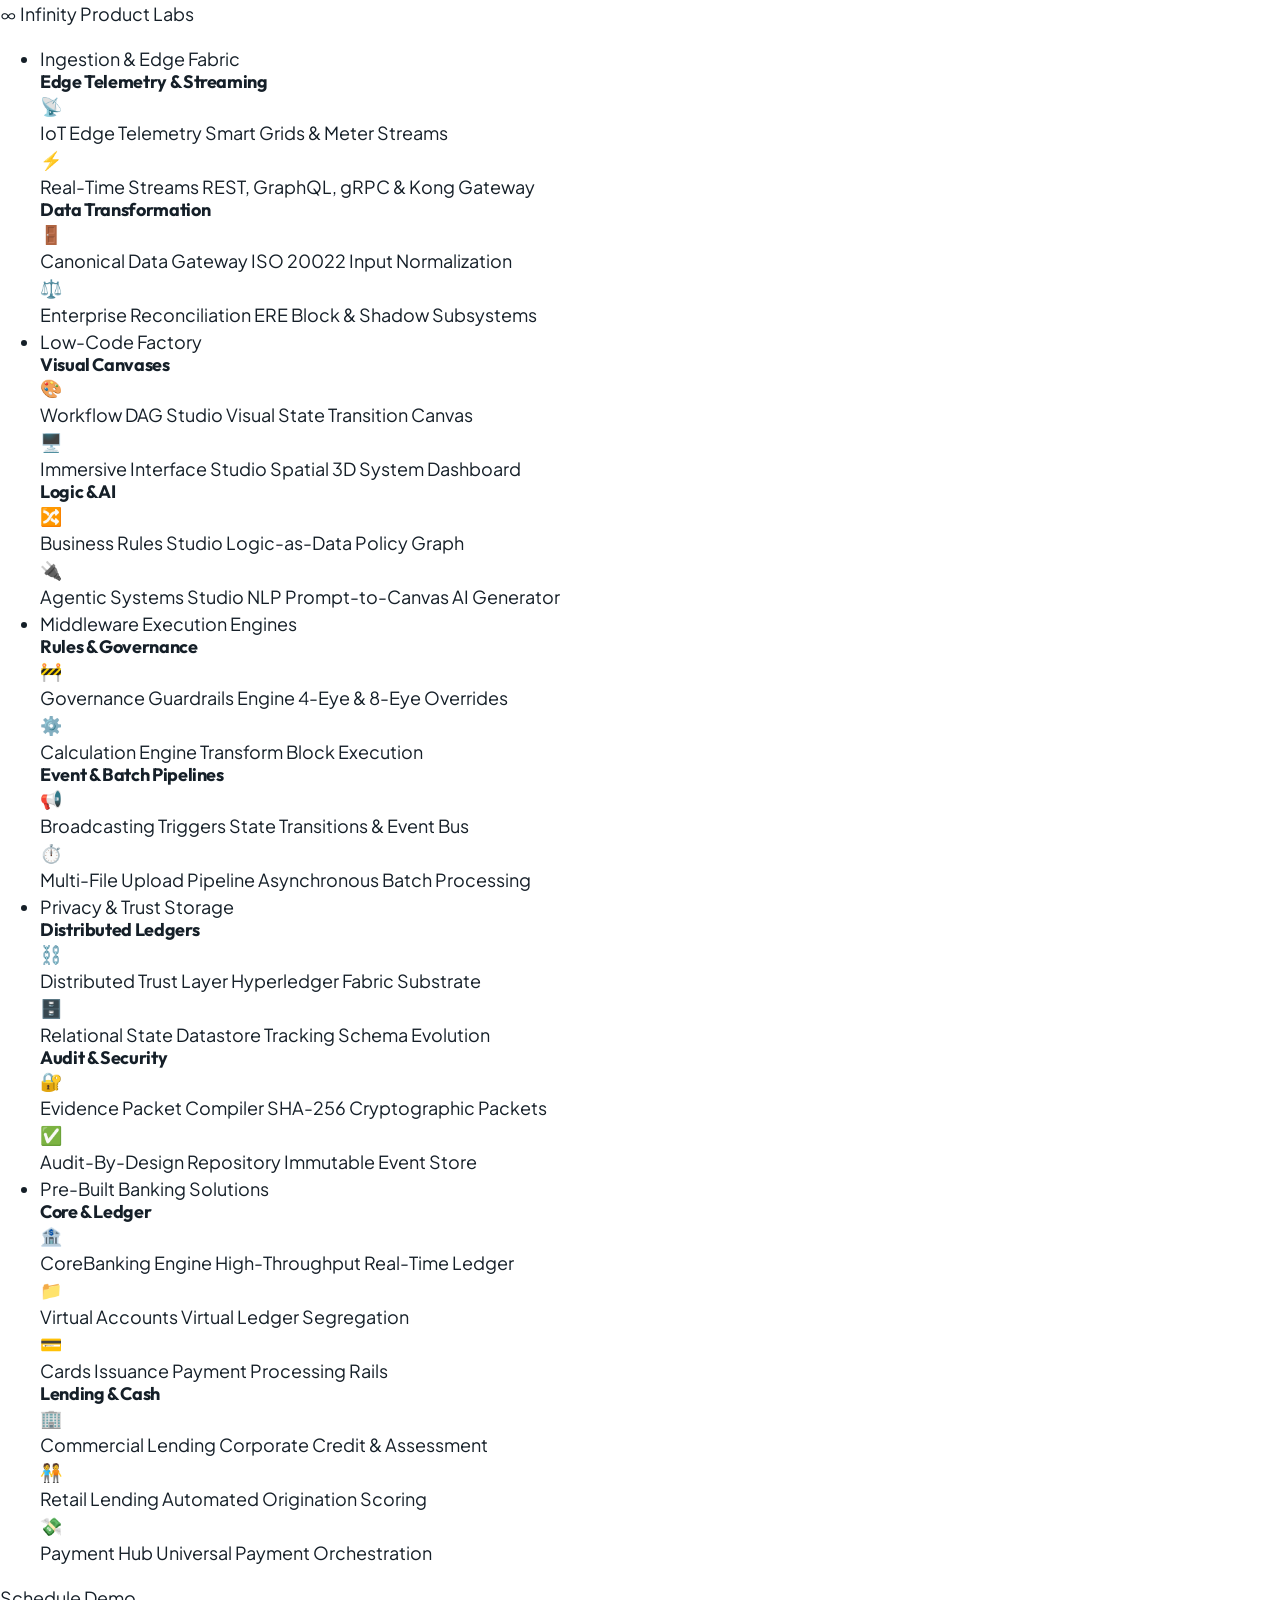
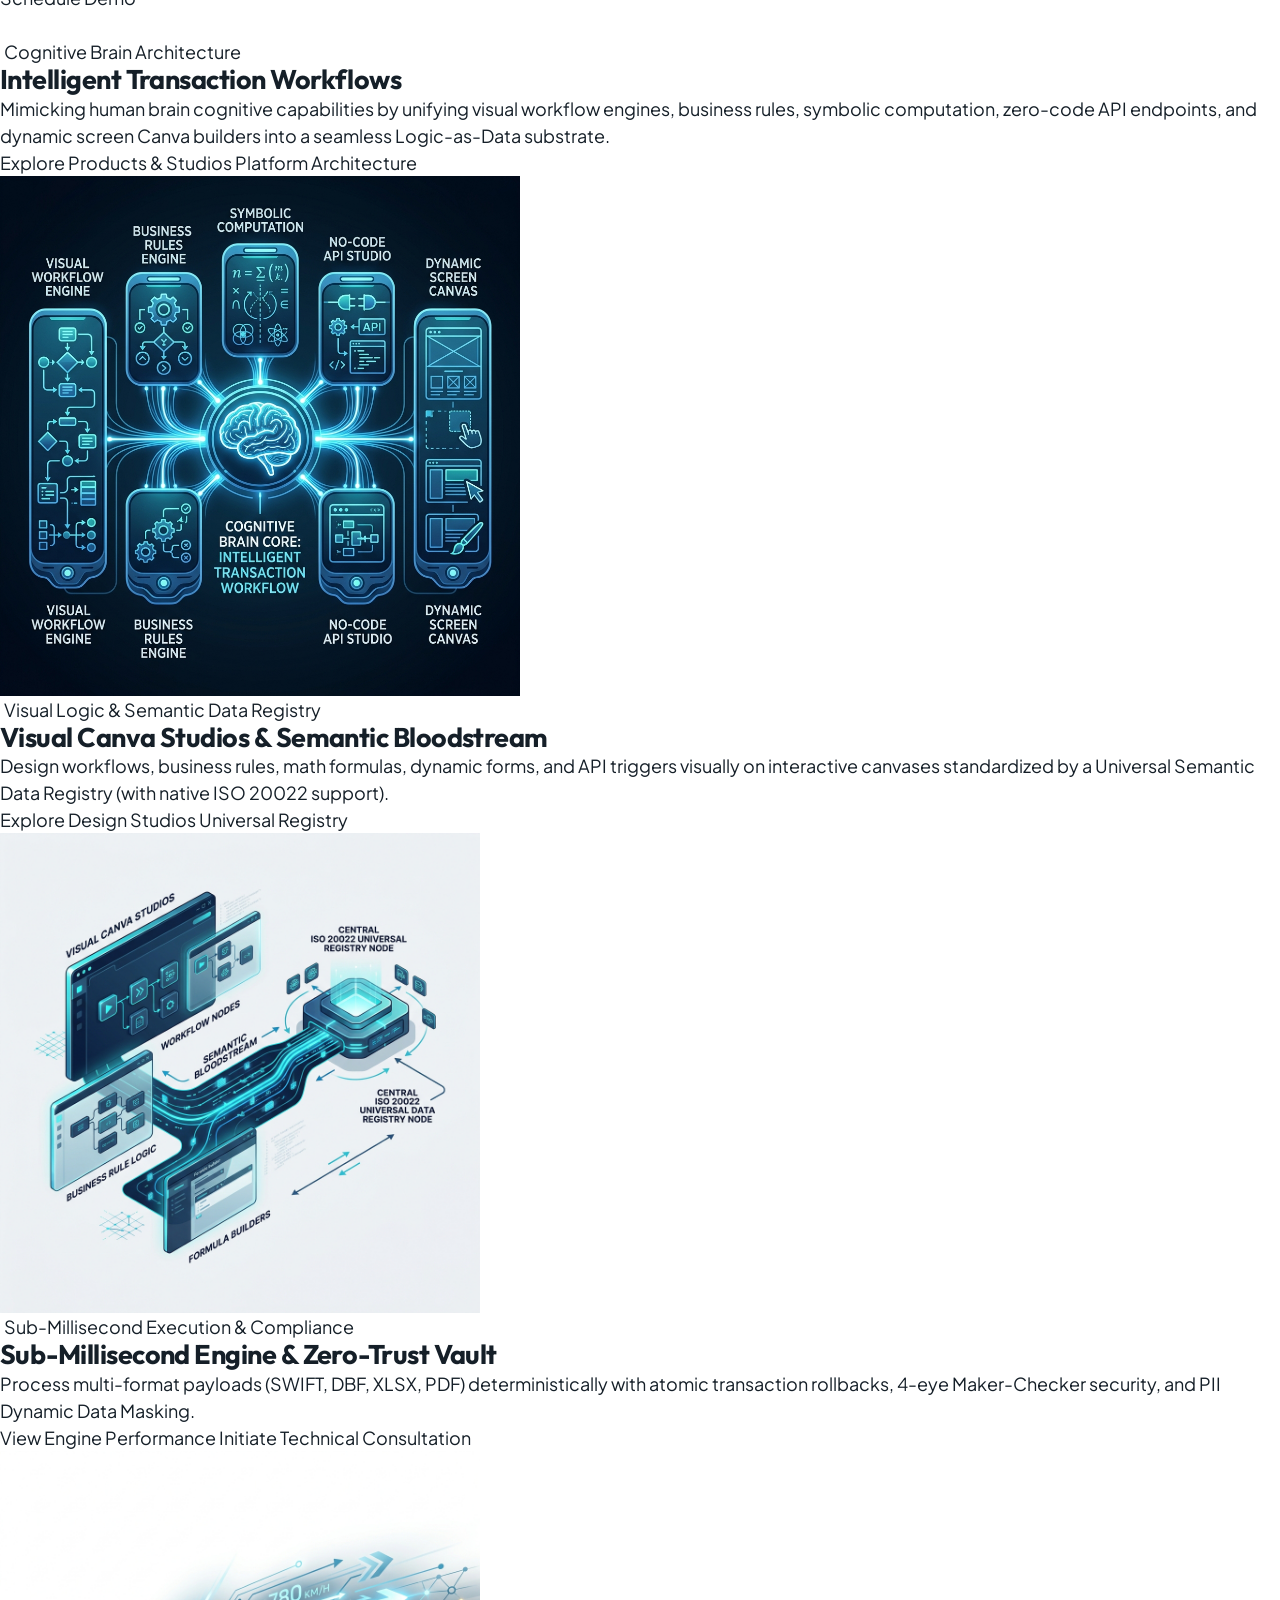
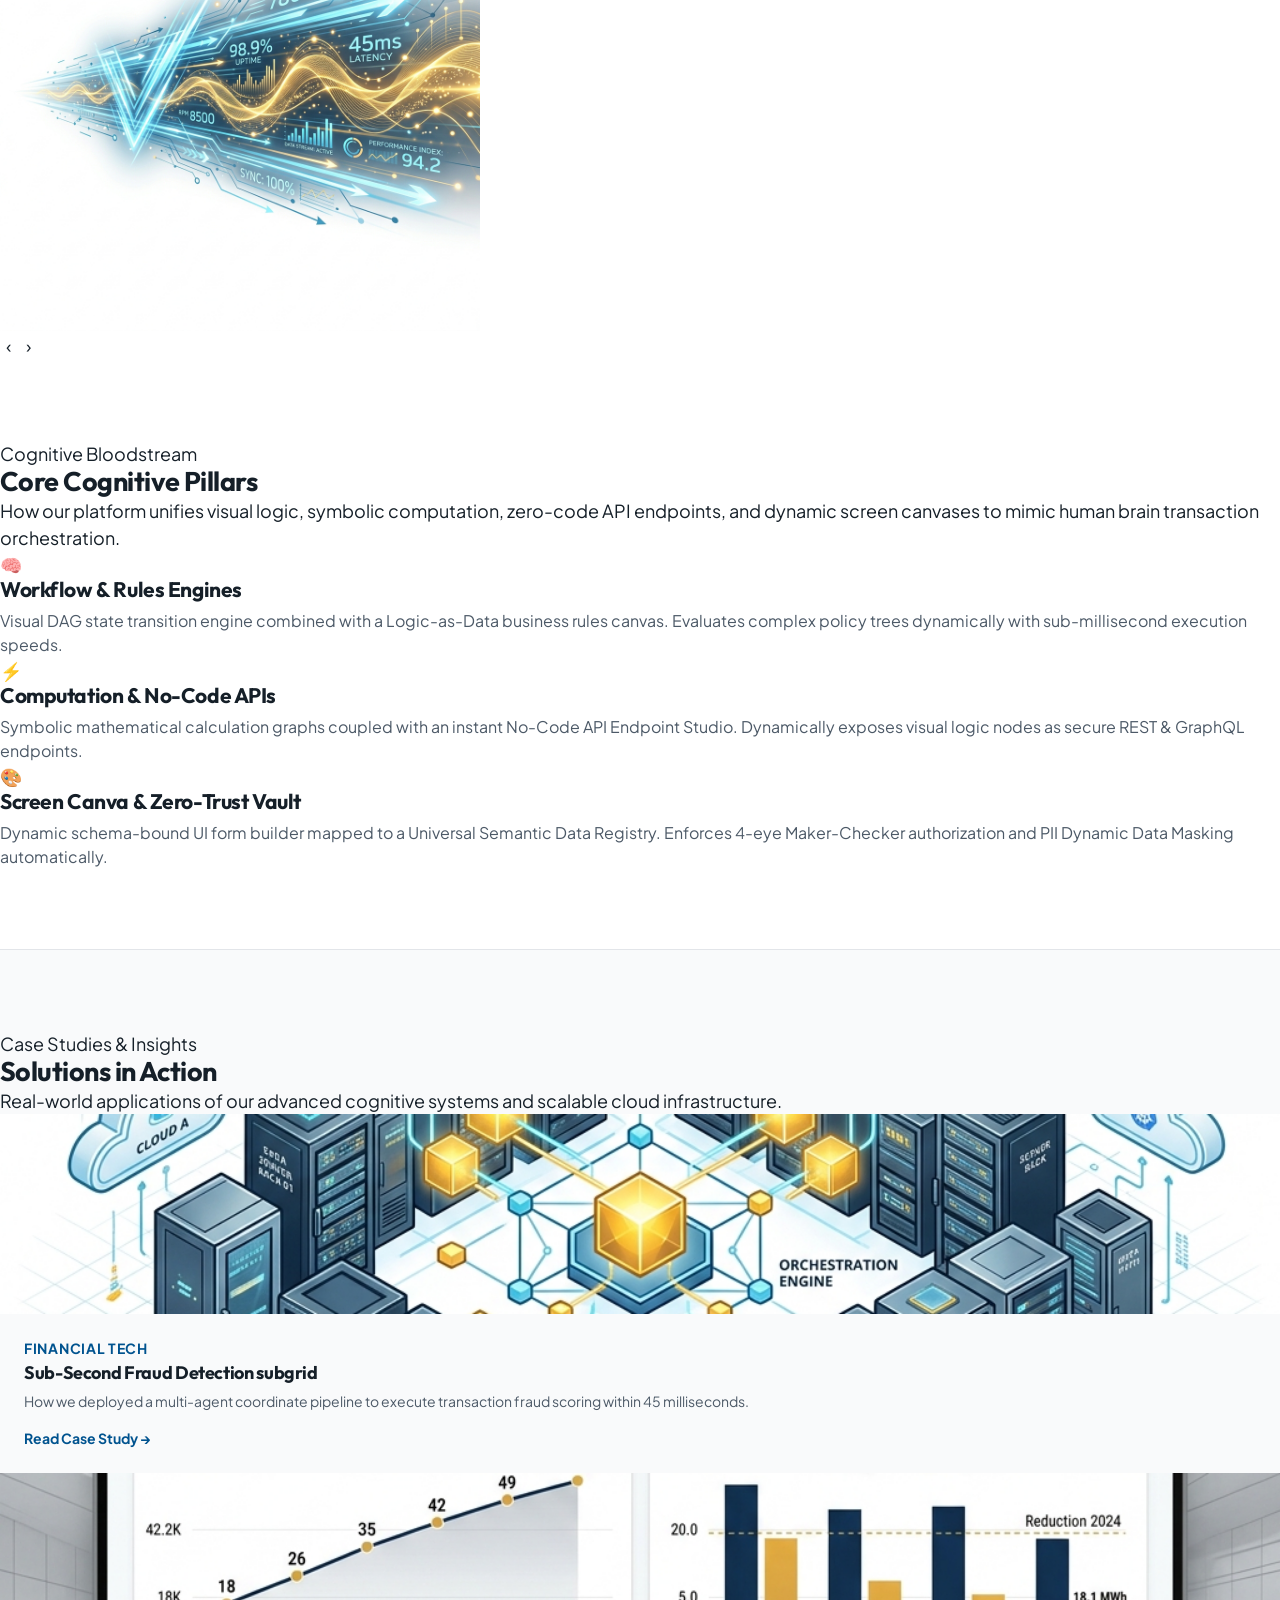
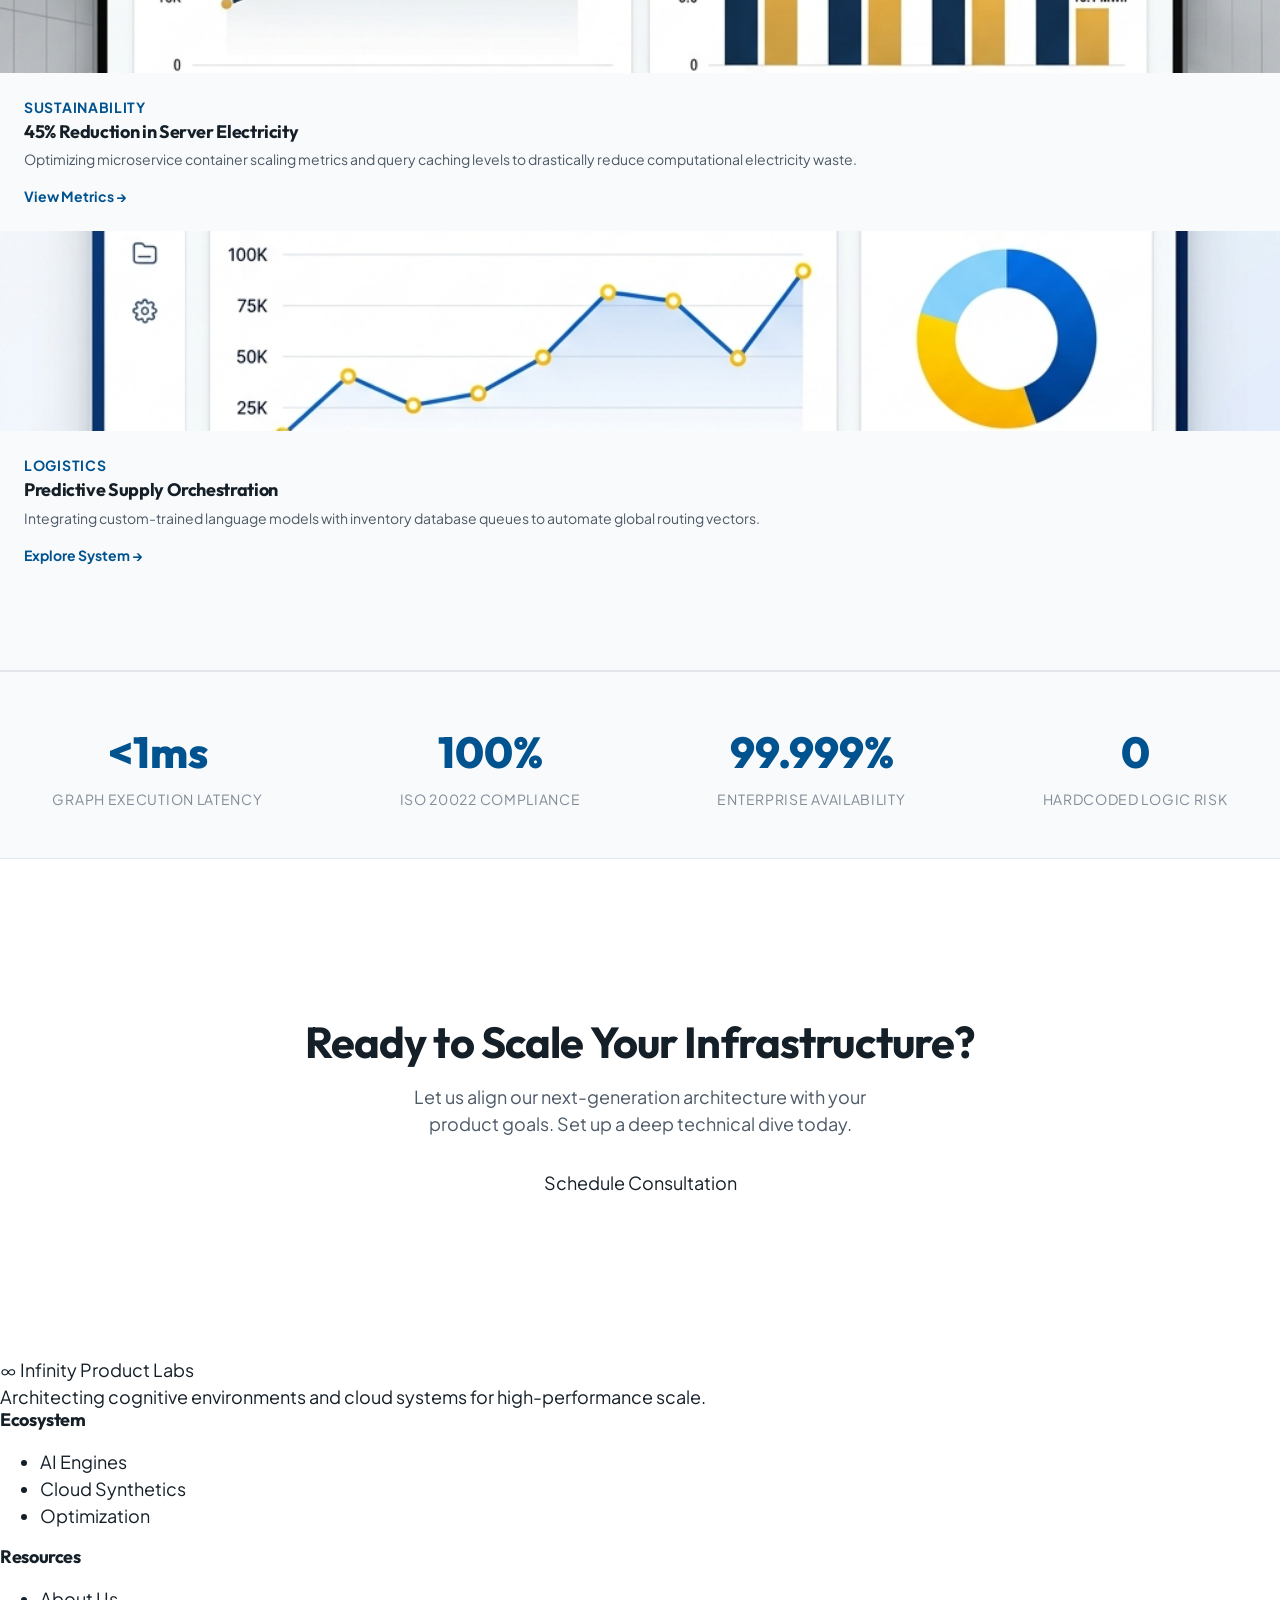
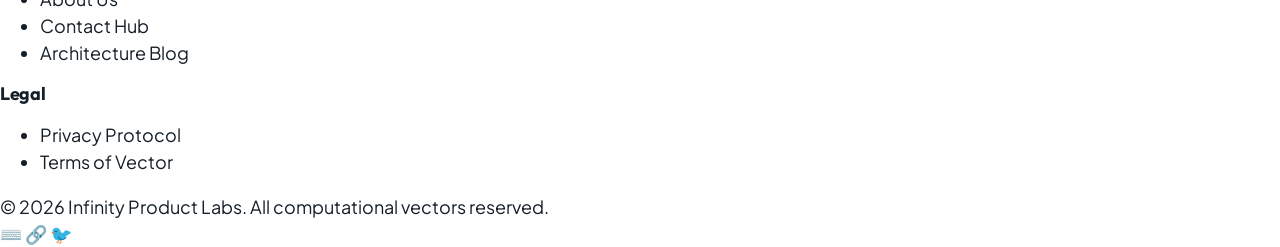
==== commit 8cc4871c: "feat: Update Slide 2 homepage diagram to new Visual Canva Studios & Semantic Bloodstream illustratio" ====
--- a/index.html
+++ b/index.html
@@ -346,7 +346,7 @@
             </div>
             <div class="hero-visual">
               <div class="hero-image-wrapper">
-                <img src="images/slider_cloud.png" alt="Visual Canva Studios & ISO Semantic Registry" width="480" height="480" loading="lazy">
+                <img src="images/visual_canva_semantic_bloodstream.png" alt="Visual Canva Studios & ISO Semantic Registry" width="480" height="480" loading="lazy">
               </div>
             </div>
           </div>
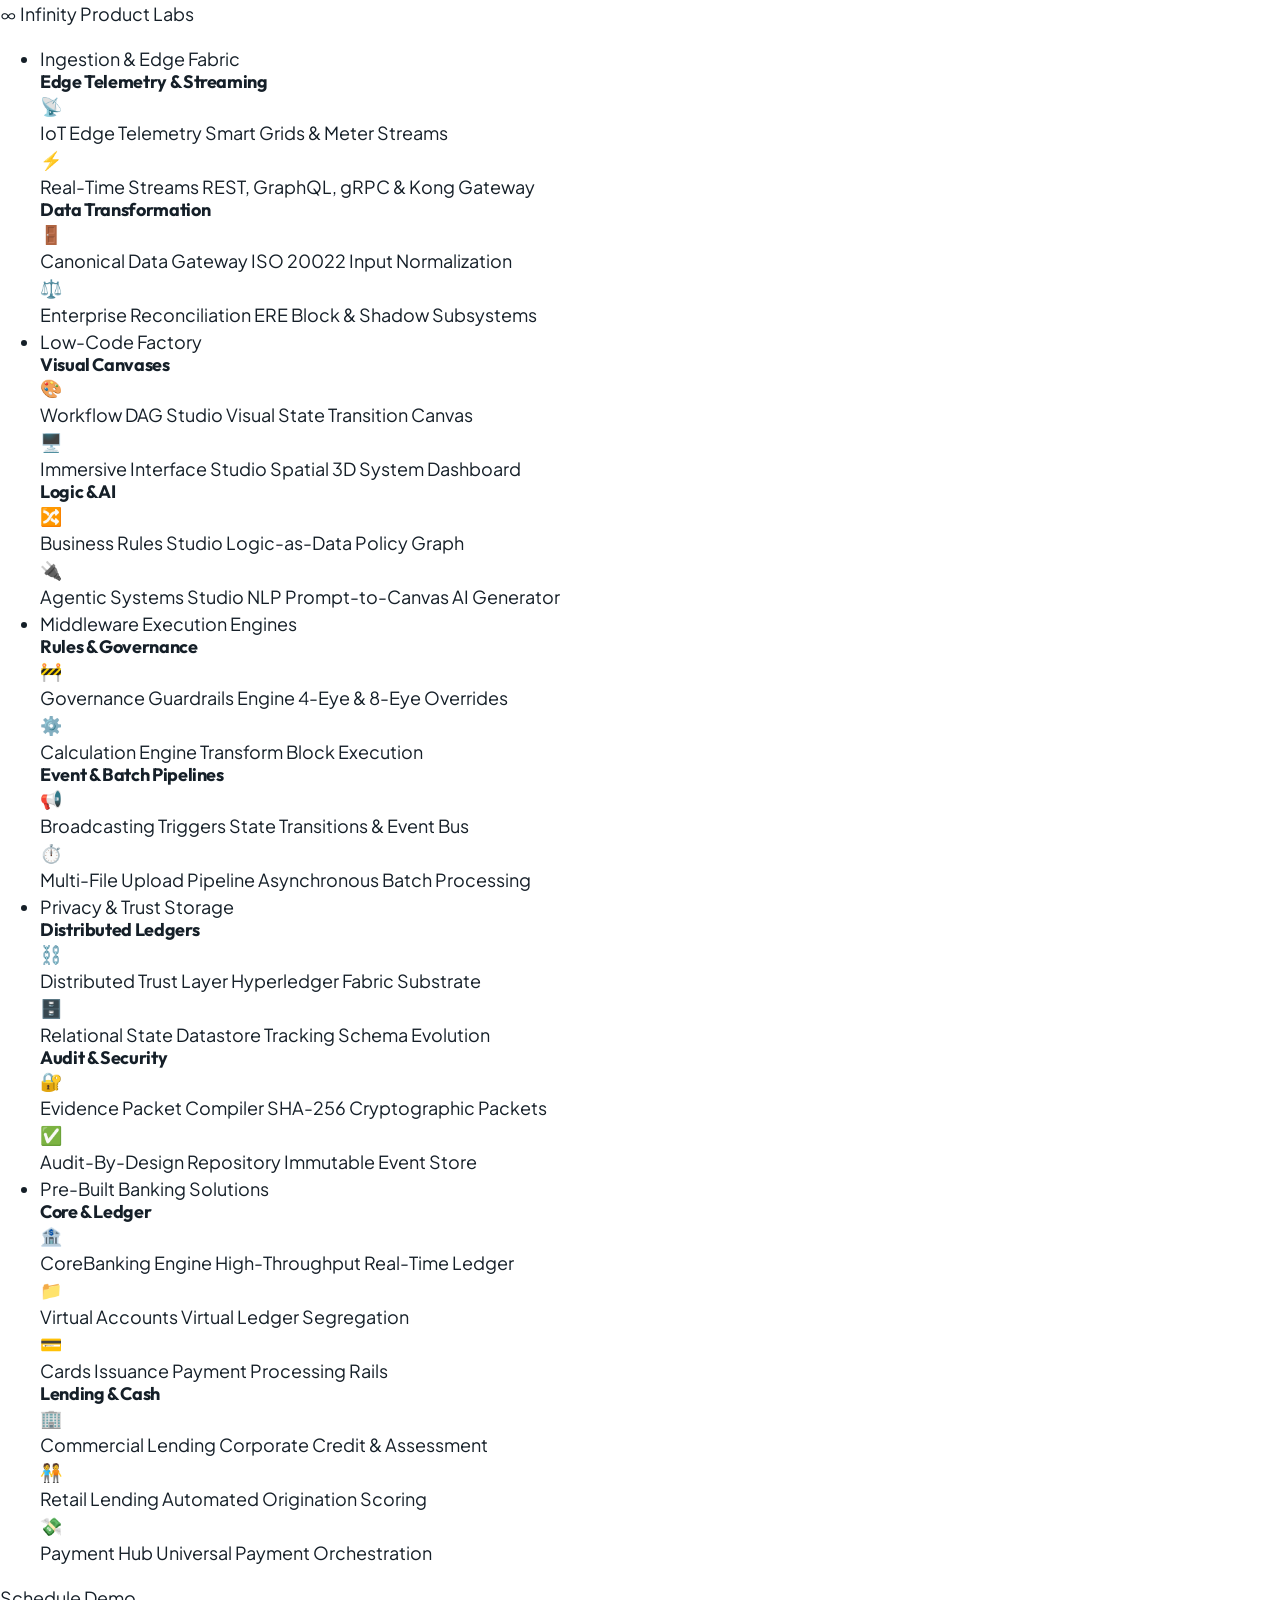
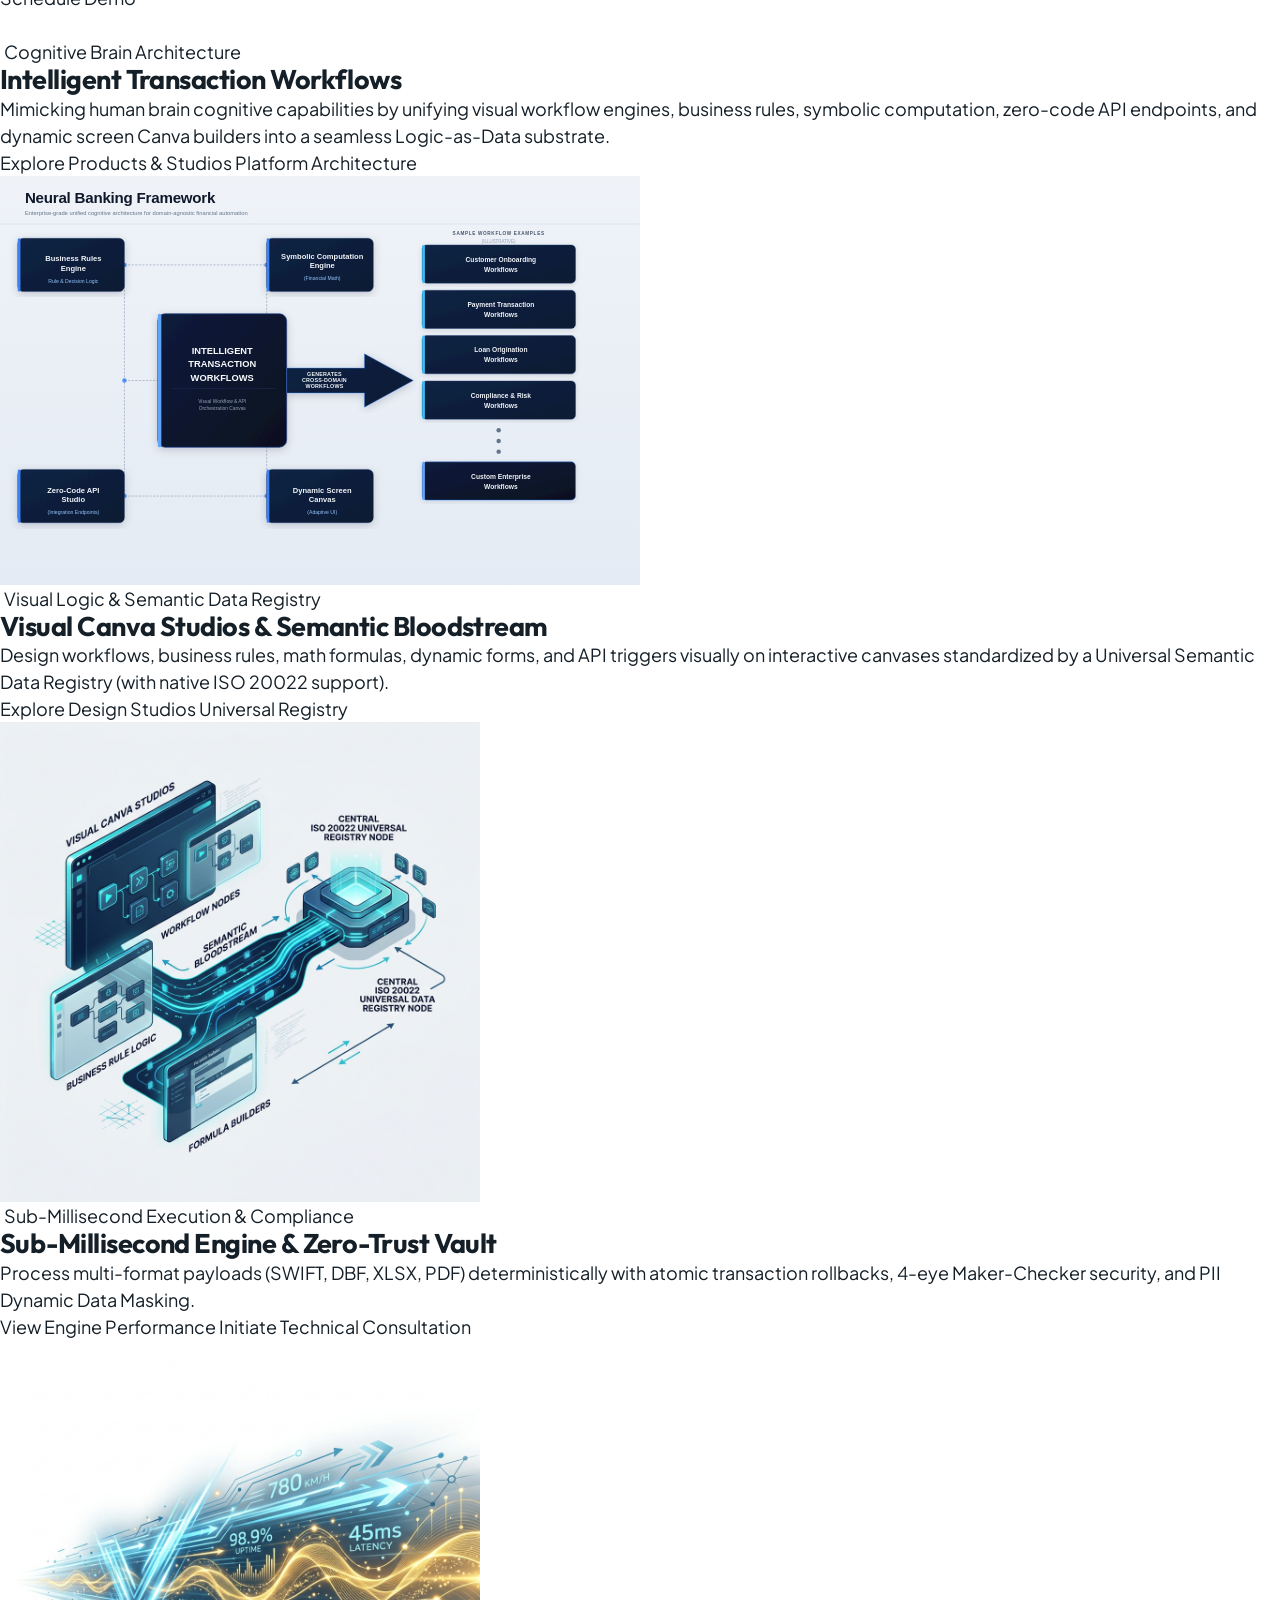
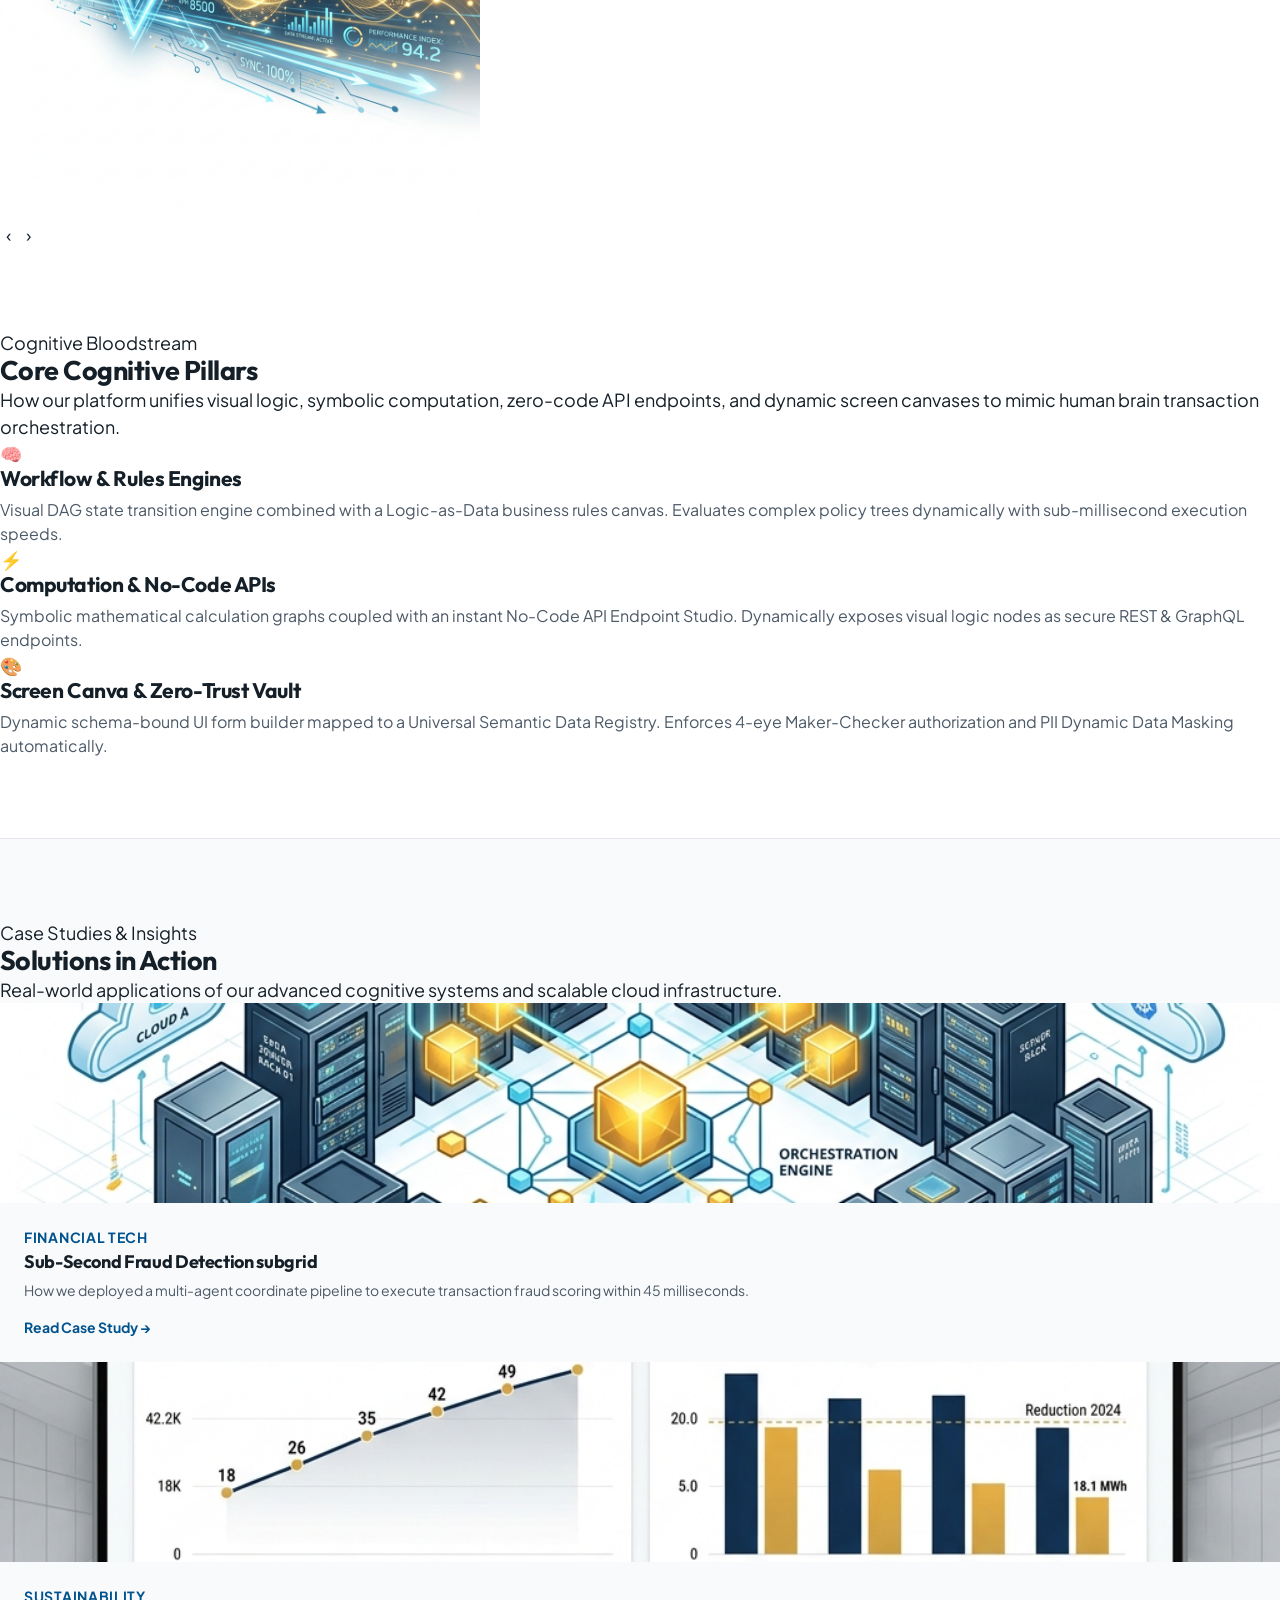
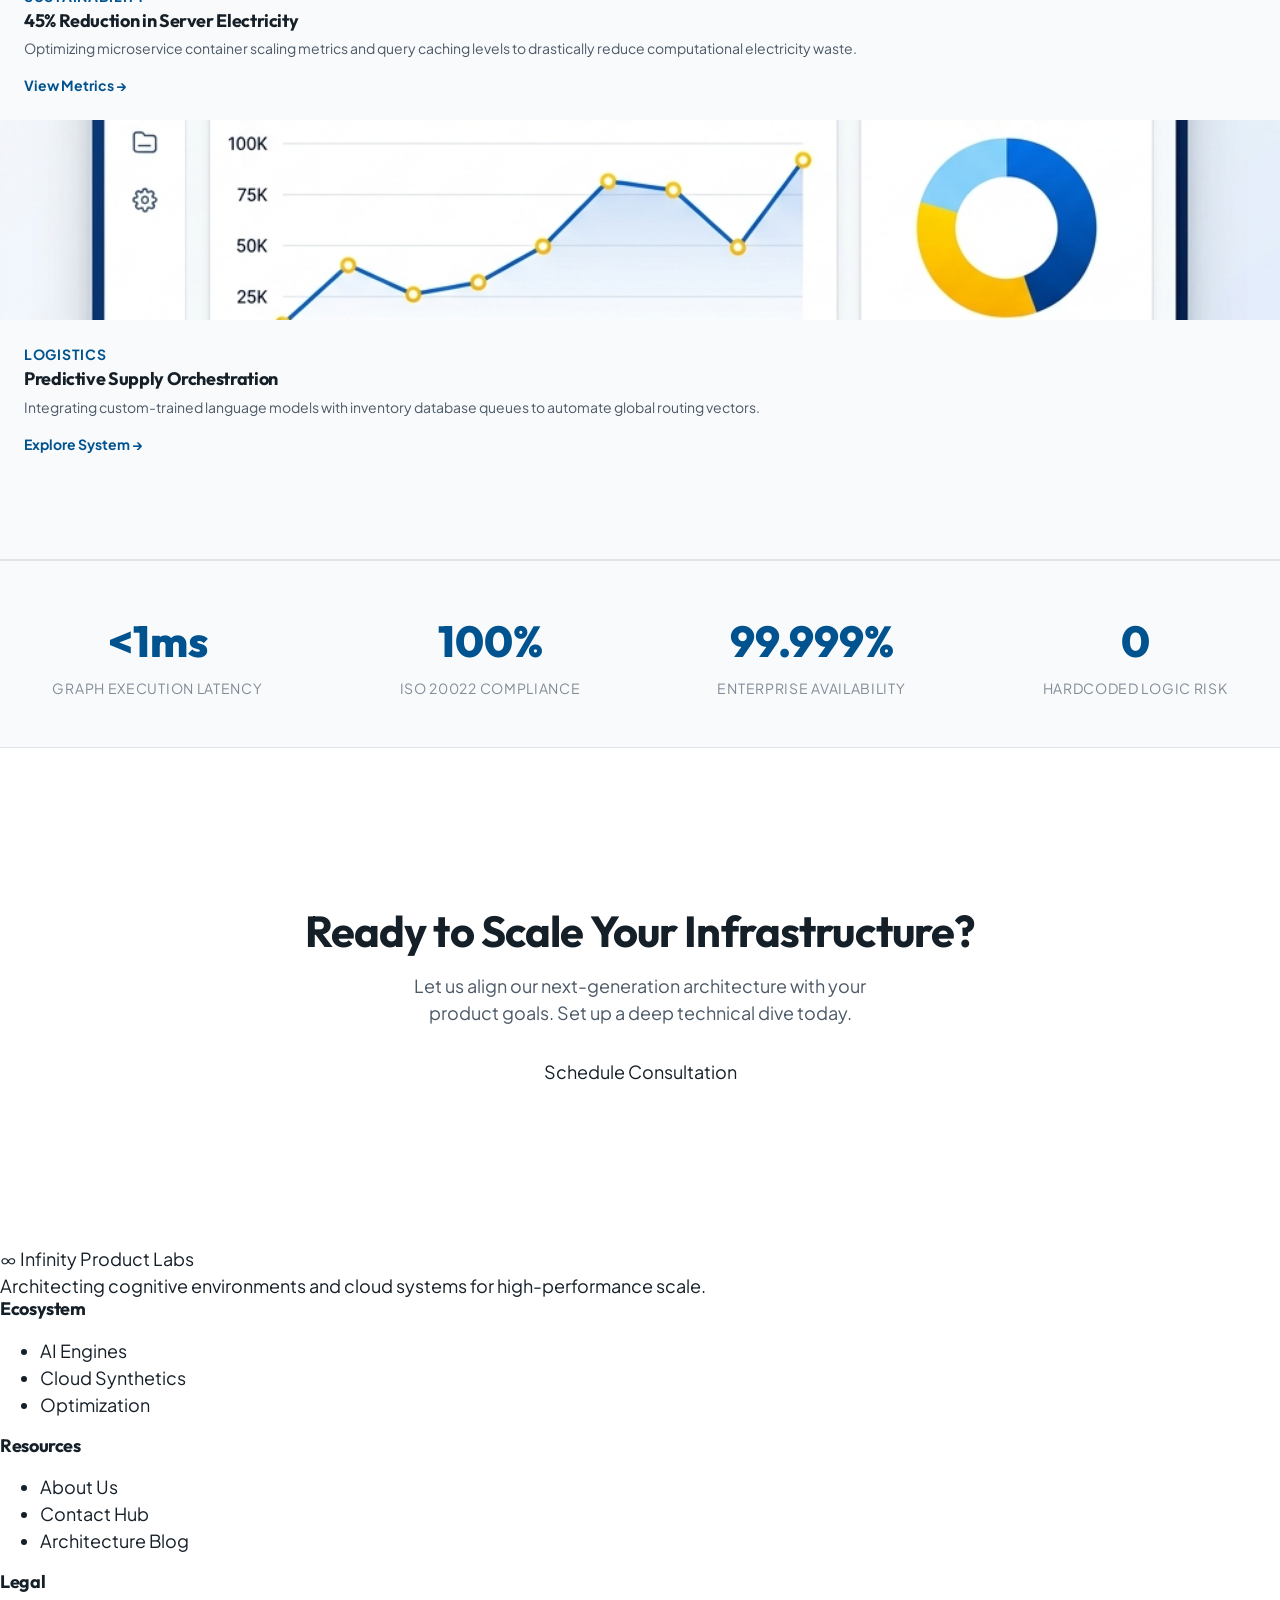
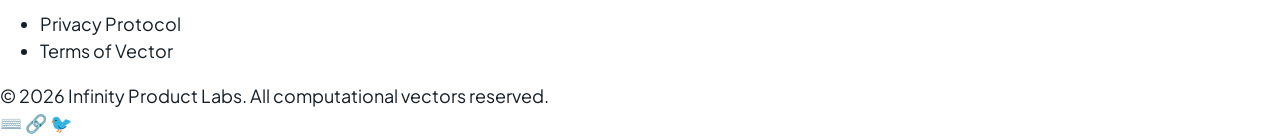
==== commit ff53b3c5: "feat: replace architecture diagram with Neural Banking Framework SVG - Added neural_banking_framewor" ====
--- a/index.html
+++ b/index.html
@@ -323,7 +323,7 @@
             </div>
             <div class="hero-visual">
               <div class="hero-image-wrapper">
-                <img src="images/cognitive_transaction_architecture.png" alt="Intelligent Transaction Workflows Mimicking Human Brain Capabilities" width="520" height="520" loading="eager" style="object-fit: contain;">
+                <img src="images/neural_banking_framework.svg" alt="Neural Banking Framework — Intelligent Transaction Workflows Architecture" width="640" height="400" loading="eager" style="object-fit: contain; width: 100%; max-width: 640px;">
               </div>
             </div>
           </div>
